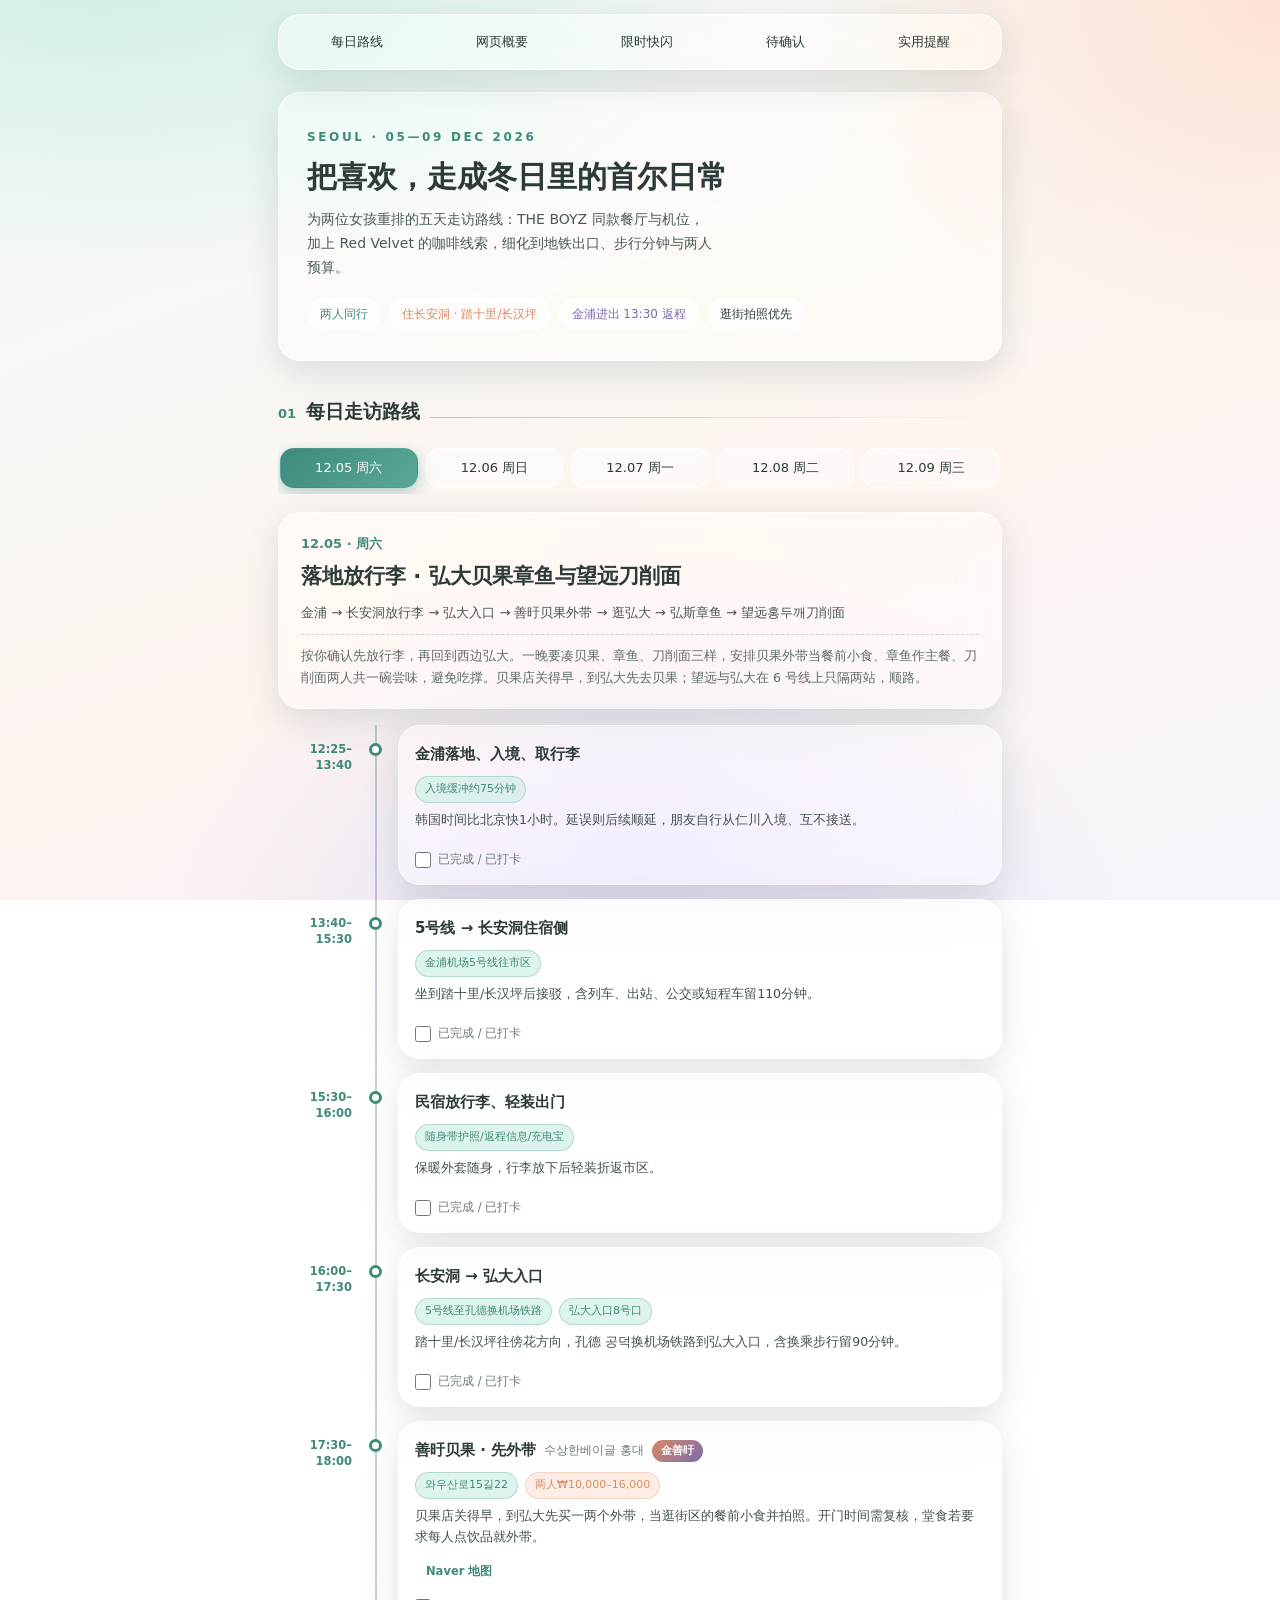
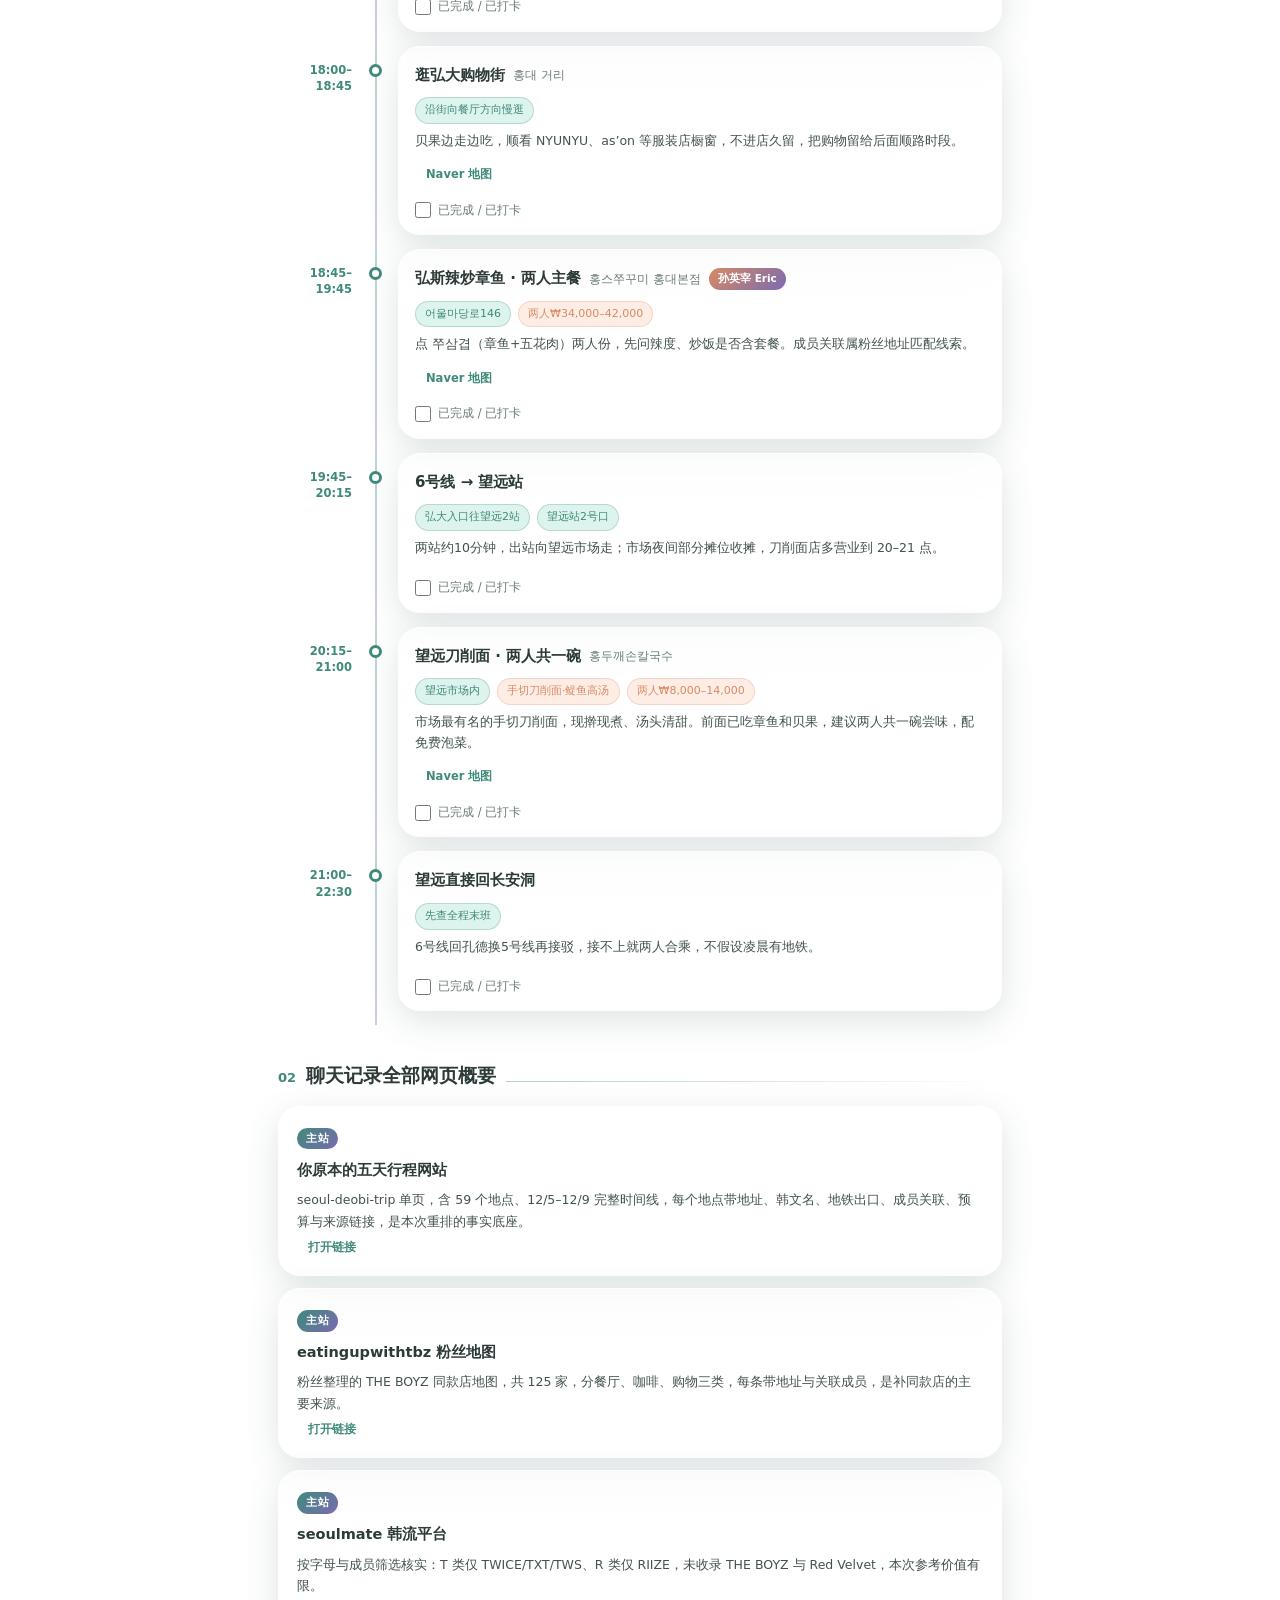
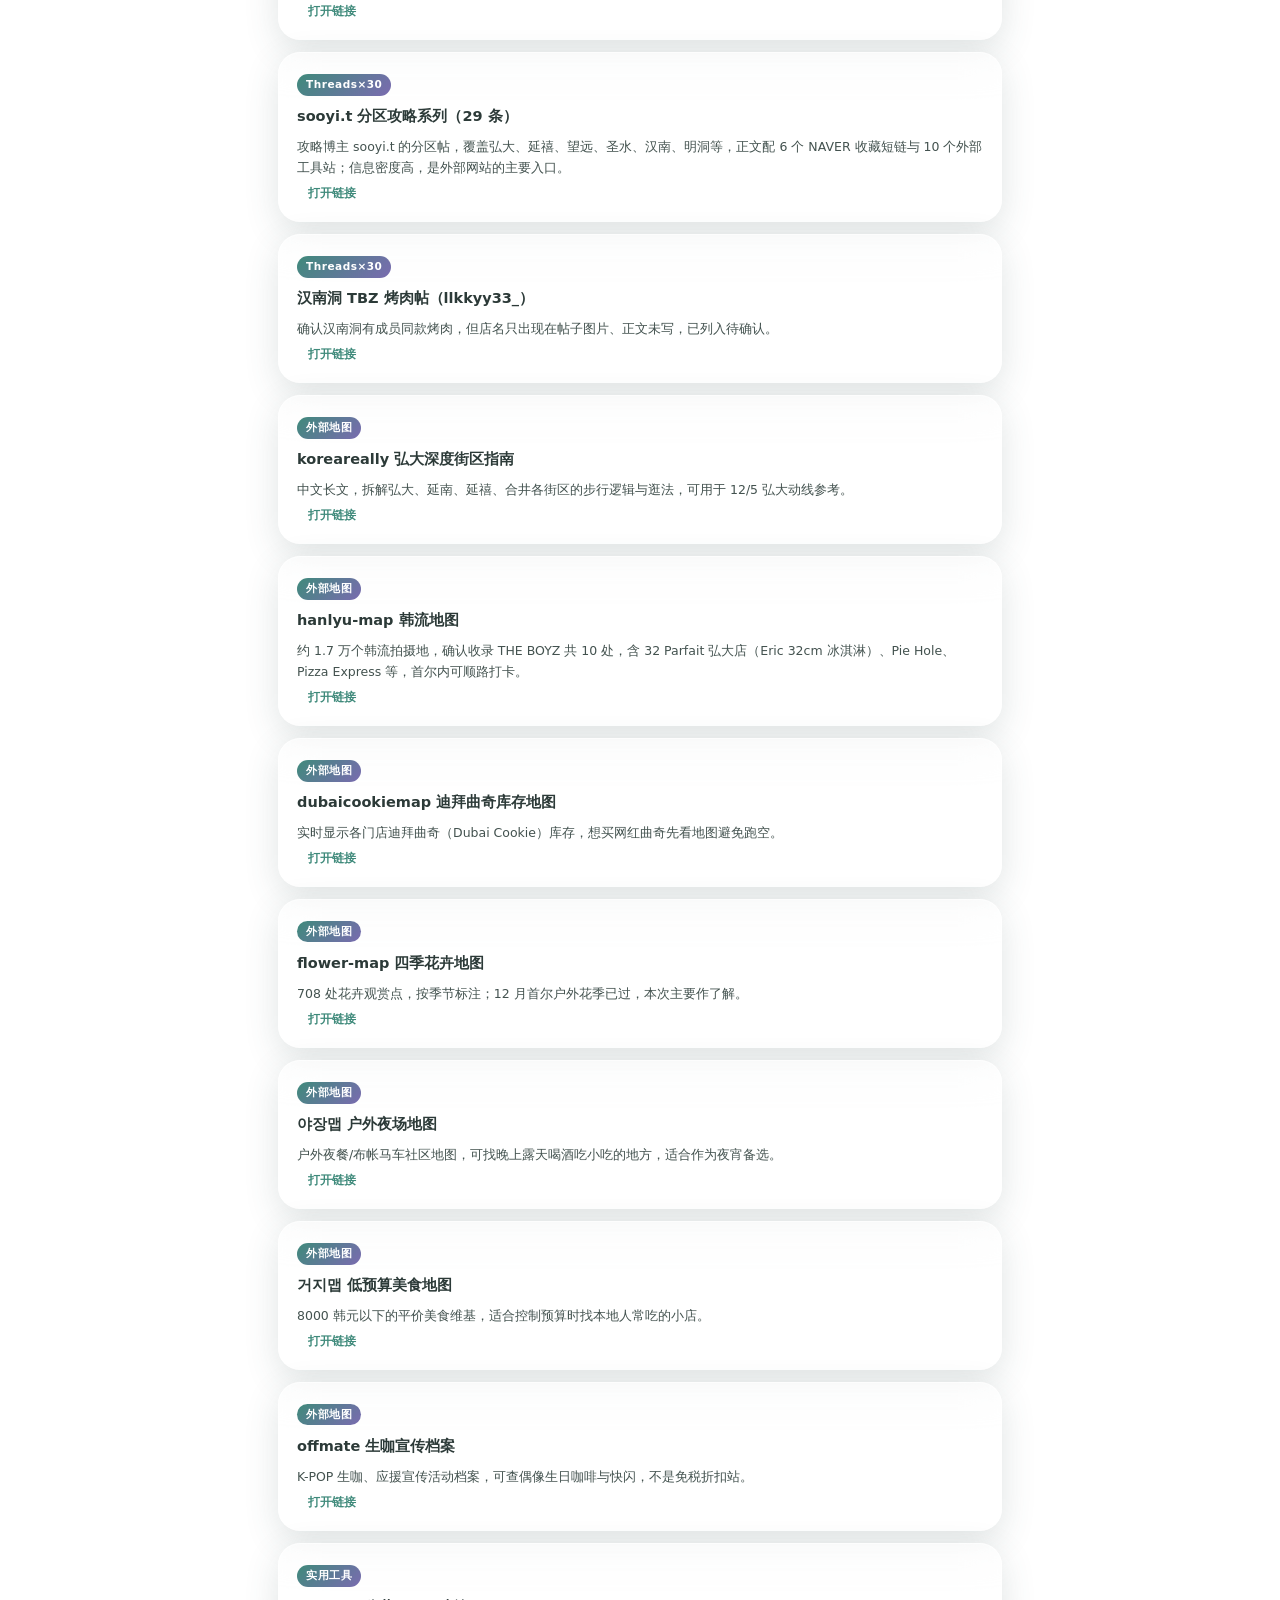
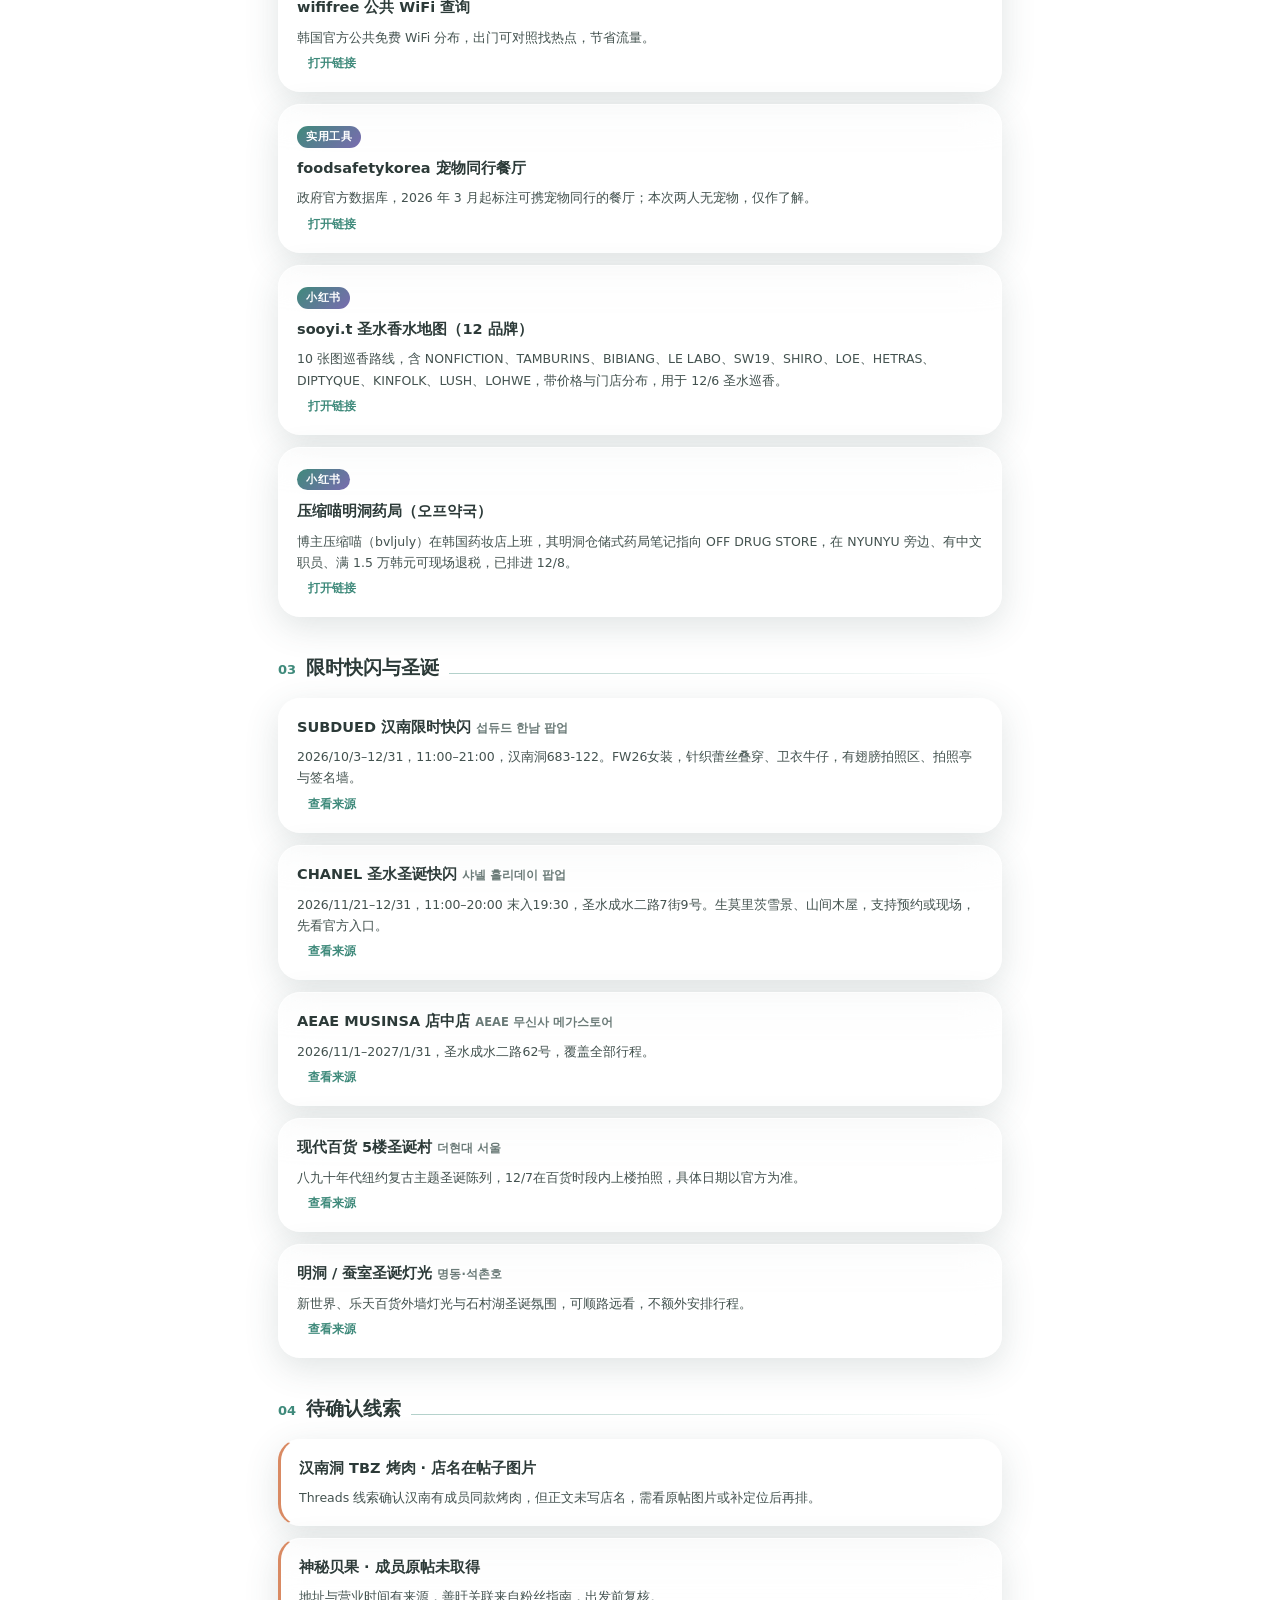
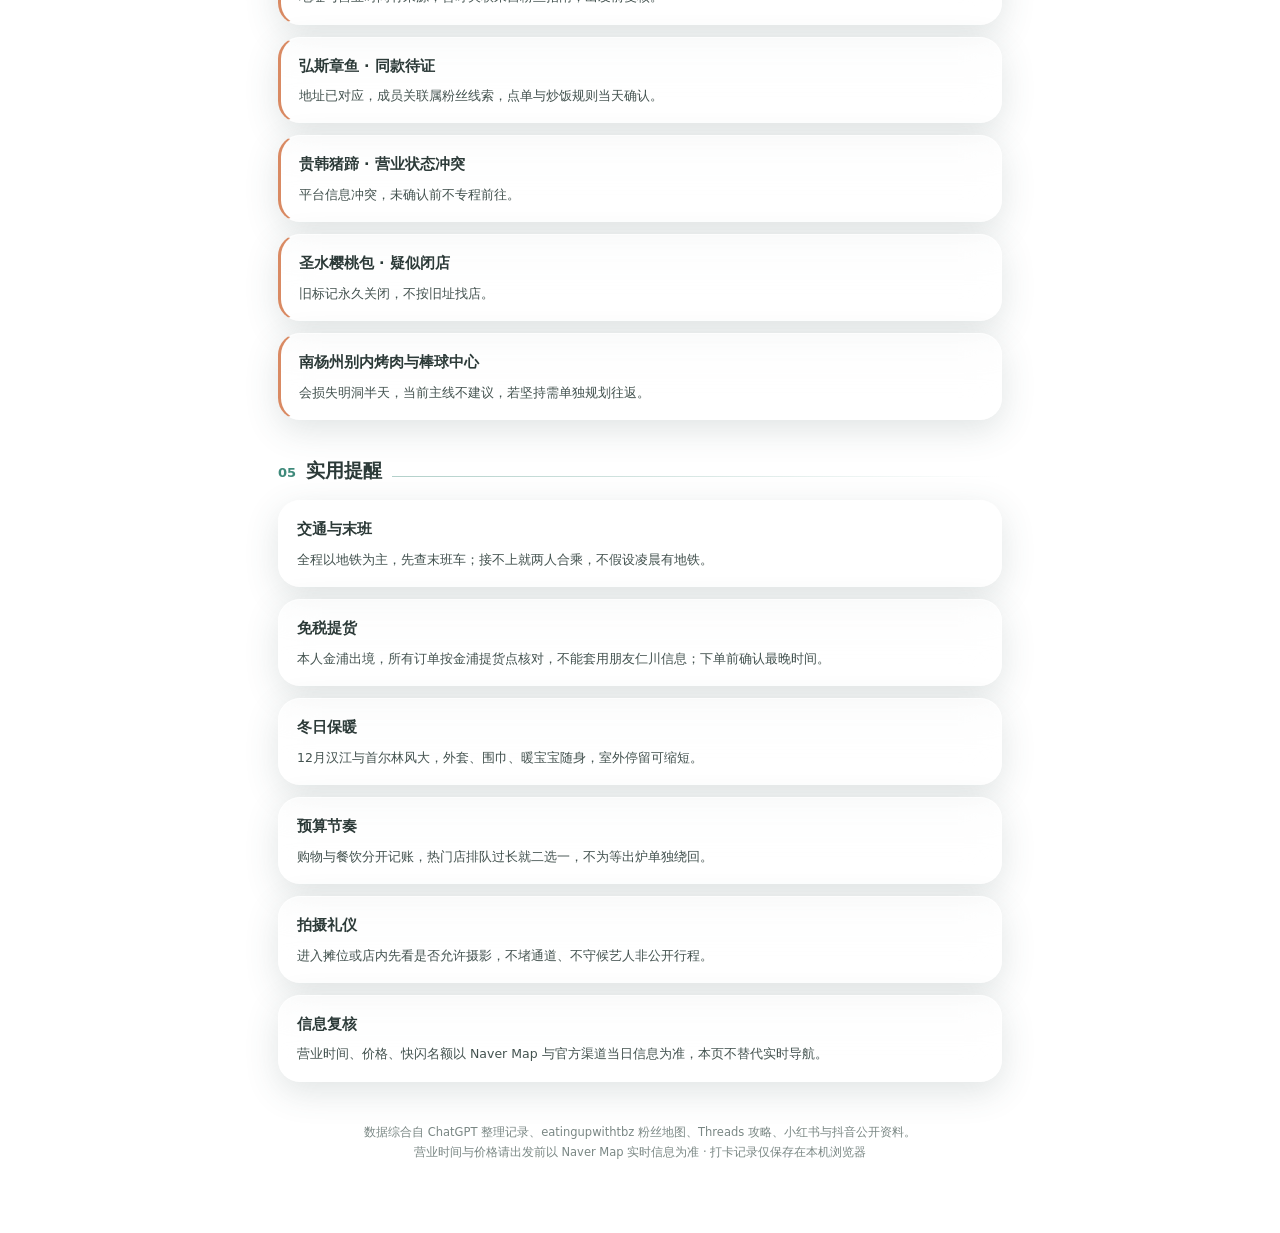
==== new-route.html @ c176b746 "新增五日重排走访路线（弘大/圣水建大/汝矣岛/明洞新村），自包含单页" ====
<!DOCTYPE html>
<html lang="zh-CN">
<head>
<meta charset="UTF-8">
<meta name="viewport" content="width=device-width, initial-scale=1">
<title>首尔新走访路线 · THE BOYZ × Red Velvet</title>
<link rel="icon" href="data:image/svg+xml,<svg xmlns='http://www.w3.org/2000/svg' viewBox='0 0 100 100'><text y='.9em' font-size='90'>❄</text></svg>">
<style>
:root{
  --mint:#cfeee6; --peach:#fde2d4; --lilac:#e3ddf5; --ink:#2c3a38;
  --mint-deep:#3f8a7b; --peach-deep:#d98a63; --lilac-deep:#7a6bb0;
  --glass:rgba(255,255,255,.42); --glass-line:rgba(255,255,255,.65);
  --shadow:0 10px 34px rgba(60,90,84,.16);
}
*{box-sizing:border-box;margin:0;padding:0}
html{scroll-behavior:smooth}
body{
  font-family:"Noto Sans SC","PingFang SC","Microsoft YaHei",system-ui,sans-serif;
  color:var(--ink); line-height:1.7; min-height:100vh;
  background:
    radial-gradient(1200px 600px at 8% -5%, var(--mint) 0%, transparent 55%),
    radial-gradient(1000px 700px at 100% 0%, var(--peach) 0%, transparent 50%),
    radial-gradient(900px 800px at 50% 110%, var(--lilac) 0%, transparent 55%),
    linear-gradient(160deg,#f3faf8,#fdf4ef 60%,#f6f3fc);
  background-attachment:fixed;
}
.wrap{max-width:760px;margin:0 auto;padding:0 18px 70px}
.glass{
  background:var(--glass); border:1px solid var(--glass-line);
  backdrop-filter:blur(18px) saturate(160%); -webkit-backdrop-filter:blur(18px) saturate(160%);
  border-radius:22px; box-shadow:var(--shadow);
}
nav{position:sticky;top:10px;z-index:50;margin:14px 0 22px;display:flex;gap:6px;
  padding:8px;border-radius:18px;overflow-x:auto}
nav a{flex:1 0 auto;text-align:center;text-decoration:none;color:var(--ink);font-size:13px;
  padding:8px 12px;border-radius:12px;white-space:nowrap}
nav a:hover{background:rgba(255,255,255,.55)}
.hero{padding:34px 28px 30px;margin-bottom:26px;position:relative;overflow:hidden}
.hero .kicker{font-size:12px;letter-spacing:.22em;color:var(--mint-deep);font-weight:600}
.hero h1{font-size:30px;line-height:1.3;margin:10px 0 12px;font-weight:800}
.hero p{font-size:14px;color:#4a5a57;max-width:46ch}
.hero .meta{display:flex;flex-wrap:wrap;gap:8px;margin-top:18px}
.chip{font-size:12px;padding:5px 12px;border-radius:999px;background:rgba(255,255,255,.55);
  border:1px solid var(--glass-line)}
.chip.m{color:var(--mint-deep)}.chip.p{color:var(--peach-deep)}.chip.l{color:var(--lilac-deep)}
.sec-h{display:flex;align-items:baseline;gap:10px;margin:34px 0 14px}
.sec-h .no{font-size:13px;font-weight:700;color:var(--mint-deep)}
.sec-h h2{font-size:19px;font-weight:800}
.sec-h .rule{flex:1;height:1px;background:linear-gradient(90deg,rgba(63,138,123,.4),transparent)}
.tabs{display:flex;gap:8px;overflow-x:auto;padding:6px 2px;margin-bottom:18px}
.tab{flex:1 0 auto;border:1px solid var(--glass-line);cursor:pointer;font-family:inherit;
  padding:10px 16px;border-radius:14px;background:rgba(255,255,255,.4);font-size:13px;color:var(--ink)}
.tab.active{background:linear-gradient(135deg,var(--mint-deep),#5aa898);color:#fff;border-color:transparent;
  box-shadow:0 6px 16px rgba(63,138,123,.35)}
.day-head{padding:20px 22px;margin-bottom:4px}
.day-head .d{font-size:13px;color:var(--mint-deep);font-weight:700}
.day-head h3{font-size:21px;margin:4px 0 8px}
.day-head .route{font-size:13px;color:#465653}
.day-head .intro{font-size:12.5px;color:#5d6b68;margin-top:10px;padding-top:10px;border-top:1px dashed rgba(63,138,123,.3)}
.tl{margin-top:16px;display:grid;grid-template-columns:74px 26px 1fr;gap:0 10px}
.tm{font-size:11.5px;font-weight:700;color:var(--mint-deep);padding-top:16px;text-align:right;line-height:1.4}
.axis{position:relative}
.axis::before{content:"";position:absolute;top:0;bottom:0;left:50%;width:2px;
  background:linear-gradient(var(--mint-deep),var(--lilac-deep));opacity:.35}
.dot{position:sticky;top:90px;width:13px;height:13px;border-radius:50%;margin:18px auto 0;
  background:#fff;border:3px solid var(--mint-deep);z-index:2}
.stop{margin:0 0 14px;padding:16px 16px 14px}
.stop h4{font-size:15px;font-weight:800;display:flex;align-items:center;gap:8px;flex-wrap:wrap}
.stop .kr{font-size:12px;color:#6a7a77;font-weight:500}
.stop .addr{font-size:12px;color:#54635f;margin:8px 0 4px}
.stop p{font-size:12.5px;color:#43524f;margin-top:6px}
.stop .lbl{font-size:11.5px;font-weight:700;color:var(--lilac-deep)}
.stop .row{display:flex;gap:7px;flex-wrap:wrap;margin-top:9px}
.mini{font-size:11px;padding:3px 9px;border-radius:999px;background:rgba(227,221,245,.55);
  border:1px solid rgba(122,107,176,.25);color:var(--lilac-deep)}
.mini.food{background:rgba(253,226,212,.6);border-color:rgba(217,138,99,.25);color:var(--peach-deep)}
.mini.go{background:rgba(207,238,230,.7);border-color:rgba(63,138,123,.25);color:var(--mint-deep)}
a.naver{font-size:11.5px;text-decoration:none;color:var(--mint-deep);font-weight:700;
  padding:4px 10px;border-radius:999px;background:rgba(255,255,255,.6);border:1px solid var(--glass-line)}
a.naver:hover{background:#fff}
.member{font-size:10.5px;font-weight:700;color:#fff;background:linear-gradient(135deg,var(--peach-deep),var(--lilac-deep));
  padding:2px 9px;border-radius:999px}
.check{display:flex;align-items:center;gap:7px;margin-top:11px;font-size:11.5px;color:#6a7a77;cursor:pointer}
.check input{width:16px;height:16px;accent-color:var(--mint-deep)}
.stop.done{opacity:.62}
.stop.done h4{text-decoration:line-through}
.cards{display:grid;grid-template-columns:1fr;gap:12px}
.lc{padding:16px 18px}
.lc h4{font-size:14.5px;font-weight:800}
.lc .kr{font-size:11.5px;color:#6a7a77}
.lc p{font-size:12.5px;margin-top:7px;color:#43524f}
.cat-tag{display:inline-block;font-size:10.5px;font-weight:700;letter-spacing:.05em;
  padding:2px 9px;border-radius:999px;margin-bottom:8px;
  background:linear-gradient(135deg,var(--mint-deep),var(--lilac-deep));color:#fff}
.warn{border-left:3px solid var(--peach-deep)}
.two-col{display:grid;grid-template-columns:1fr 1fr;gap:10px}
@media(max-width:520px){.hero h1{font-size:25px}.tl{grid-template-columns:62px 20px 1fr;gap:0 7px}}
footer{text-align:center;font-size:11.5px;color:#7a8784;margin-top:40px;line-height:1.8}
</style>
</head>
<body>
<div class="wrap">
  <nav class="glass">
    <a href="#journey">每日路线</a>
    <a href="#webs">网页概要</a>
    <a href="#popups">限时快闪</a>
    <a href="#todo">待确认</a>
    <a href="#tips">实用提醒</a>
  </nav>

  <header class="hero glass">
    <div class="kicker">SEOUL · 05—09 DEC 2026</div>
    <h1>把喜欢，走成冬日里的首尔日常</h1>
    <p>为两位女孩重排的五天走访路线：THE BOYZ 同款餐厅与机位，加上 Red Velvet 的咖啡线索，细化到地铁出口、步行分钟与两人预算。</p>
    <div class="meta">
      <span class="chip m">两人同行</span>
      <span class="chip p">住长安洞 · 踏十里/长汉坪</span>
      <span class="chip l">金浦进出 13:30 返程</span>
      <span class="chip">逛街拍照优先</span>
    </div>
  </header>

  <section id="journey">
    <div class="sec-h"><span class="no">01</span><h2>每日走访路线</h2><span class="rule"></span></div>
    <div class="tabs" id="tabs"></div>
    <div id="dayview"></div>
  </section>

  <section id="webs">
    <div class="sec-h"><span class="no">02</span><h2>聊天记录全部网页概要</h2><span class="rule"></span></div>
    <div class="cards" id="webcards"></div>
  </section>

  <section id="popups">
    <div class="sec-h"><span class="no">03</span><h2>限时快闪与圣诞</h2><span class="rule"></span></div>
    <div class="cards" id="popupcards"></div>
  </section>

  <section id="todo">
    <div class="sec-h"><span class="no">04</span><h2>待确认线索</h2><span class="rule"></span></div>
    <div class="cards" id="todocards"></div>
  </section>

  <section id="tips">
    <div class="sec-h"><span class="no">05</span><h2>实用提醒</h2><span class="rule"></span></div>
    <div class="cards" id="tipcards"></div>
  </section>

  <footer>
    数据综合自 ChatGPT 整理记录、eatingupwithtbz 粉丝地图、Threads 攻略、小红书与抖音公开资料。<br>
    营业时间与价格请出发前以 Naver Map 实时信息为准 · 打卡记录仅保存在本机浏览器
  </footer>
</div>

<script>
const DAYS = [
{
  date:"12.05", wk:"周六", h:"落地放行李 · 弘大贝果章鱼与望远刀削面",
  route:"金浦 → 长安洞放行李 → 弘大入口 → 善旴贝果外带 → 逛弘大 → 弘斯章鱼 → 望远홍두깨刀削面",
  intro:"按你确认先放行李，再回到西边弘大。一晚要凑贝果、章鱼、刀削面三样，安排贝果外带当餐前小食、章鱼作主餐、刀削面两人共一碗尝味，避免吃撑。贝果店关得早，到弘大先去贝果；望远与弘大在 6 号线上只隔两站，顺路。",
  stops:[
    {tm:"12:25–13:40",title:"金浦落地、入境、取行李",tags:[{t:"入境缓冲约75分钟",go:1}],desc:"韩国时间比北京快1小时。延误则后续顺延，朋友自行从仁川入境、互不接送。"},
    {tm:"13:40–15:30",title:"5号线 → 长安洞住宿侧",tags:[{t:"金浦机场5号线往市区",go:1}],desc:"坐到踏十里/长汉坪后接驳，含列车、出站、公交或短程车留110分钟。"},
    {tm:"15:30–16:00",title:"民宿放行李、轻装出门",tags:[{t:"随身带护照/返程信息/充电宝",go:1}],desc:"保暖外套随身，行李放下后轻装折返市区。"},
    {tm:"16:00–17:30",title:"长安洞 → 弘大入口",tags:[{t:"5号线至孔德换机场铁路",go:1},{t:"弘大入口8号口",go:1}],desc:"踏十里/长汉坪往傍花方向，孔德 공덕换机场铁路到弘大入口，含换乘步行留90分钟。"},
    {tm:"17:30–18:00",title:"善旴贝果 · 先外带",kr:"수상한베이글 홍대",member:"金善旴",
      tags:[{t:"와우산로15길22",go:1},{t:"两人₩10,000–16,000",food:1}],
      desc:"贝果店关得早，到弘大先买一两个外带，当逛街区的餐前小食并拍照。开门时间需复核，堂食若要求每人点饮品就外带。",
      naver:"https://map.naver.com/p/search/수상한베이글 홍대"},
    {tm:"18:00–18:45",title:"逛弘大购物街",kr:"홍대 거리",
      tags:[{t:"沿街向餐厅方向慢逛",go:1}],
      desc:"贝果边走边吃，顺看 NYUNYU、as’on 等服装店橱窗，不进店久留，把购物留给后面顺路时段。",
      naver:"https://map.naver.com/p/search/홍대"},
    {tm:"18:45–19:45",title:"弘斯辣炒章鱼 · 两人主餐",kr:"홍스쭈꾸미 홍대본점",member:"孙英宰 Eric",
      tags:[{t:"어울마당로146",go:1},{t:"两人₩34,000–42,000",food:1}],
      desc:"点 쭈삼겹（章鱼+五花肉）两人份，先问辣度、炒饭是否含套餐。成员关联属粉丝地址匹配线索。",
      naver:"https://map.naver.com/p/search/홍스쭈꾸미 홍대본점"},
    {tm:"19:45–20:15",title:"6号线 → 望远站",tags:[{t:"弘大入口往望远2站",go:1},{t:"望远站2号口",go:1}],
      desc:"两站约10分钟，出站向望远市场走；市场夜间部分摊位收摊，刀削面店多营业到 20–21 点。"},
    {tm:"20:15–21:00",title:"望远刀削面 · 两人共一碗",kr:"홍두깨손칼국수",
      tags:[{t:"望远市场内",go:1},{t:"手切刀削面·鳀鱼高汤",food:1},{t:"两人₩8,000–14,000",food:1}],
      desc:"市场最有名的手切刀削面，现擀现煮、汤头清甜。前面已吃章鱼和贝果，建议两人共一碗尝味，配免费泡菜。",
      naver:"https://map.naver.com/p/search/홍두깨손칼국수"},
    {tm:"21:00–22:30",title:"望远直接回长安洞",tags:[{t:"先查全程末班",go:1}],
      desc:"6号线回孔德换5号线再接驳，接不上就两人合乘，不假设凌晨有地铁。"}
  ]
},
{
  date:"12.06", wk:"周日", h:"首尔林 → 圣水 → 建大",
  route:"长安洞 → 首尔林SM楼外 → 圣水购物巡香 → 圣水阁楼贤在套餐 → 建大RODEO夜市",
  intro:"三点都在城东、2 号线沿线，由北向南再向东。早上先首尔林散步并拍 SM 楼外，中午到圣水集中购物、巡香、吃贤在套餐，傍晚再坐 2 号线到建大逛 RODEO 夜市。圣水香水可按网页概要的笔记挑 3–4 家，不必全逛。",
  stops:[
    {tm:"08:00–08:30",title:"简早餐、出门",tags:[{t:"每人₩3,000–5,000",food:1}],desc:"便利店饭团酸奶，穿好走的鞋与保暖外套。"},
    {tm:"08:30–09:45",title:"5号线 → 王十里 → 水仁盆唐线",tags:[{t:"王十里换乘",go:1},{t:"首尔林5号口",go:1}],
      desc:"往首尔林方向，含接驳换乘预算60–75分钟。"},
    {tm:"09:45–10:10",title:"SM 大楼 · 楼外25分钟",kr:"SM엔터테인먼트",member:"Red Velvet 全员",
      tags:[{t:"왕십리로83-21",go:1}],
      desc:"首尔林5号口公共空间拍照，可带小卡合照，办公区不参观。",naver:"https://map.naver.com/p/search/SM엔터테인먼트"},
    {tm:"10:10–10:40",title:"首尔林短散步",kr:"서울숲",
      tags:[{t:"接延武场3街向圣水",go:1}],
      desc:"公园入口走30分钟，天气差直接进圣水购物区，不深入。",naver:"https://map.naver.com/p/search/서울숲"},
    {tm:"10:40–11:25",title:"Matin Kim · 先逛西侧",kr:"마뗑킴 성수 플래그십",tags:[{t:"연무장3길9",go:1},{t:"11:00–20:00",go:1}],
      desc:"试衣后继续向东，不午后回来。",naver:"https://map.naver.com/p/search/마뗑킴 성수"},
    {tm:"11:25–12:00",title:"TAMBURINS · 巡香第一站",kr:"탬버린즈 성수",tags:[{t:"연무장5길8",go:1},{t:"11:00–21:00",go:1}],
      desc:"试香后拍标签，避免多味混在手腕；香水按笔记挑 3–4 家。",naver:"https://map.naver.com/p/search/탬버린즈 성수"},
    {tm:"12:00–12:50",title:"水芹汤饭 · 午餐",kr:"능동미나리 성수점",tags:[{t:"연무장길42",go:1},{t:"每人₩12,000–17,000",food:1}],
      desc:"点水芹牛骨汤，生牛肉大盘与酒非默认。",naver:"https://map.naver.com/p/search/능동미나리 성수점"},
    {tm:"12:50–13:20",title:"韩贞仙 + 盐面包外带",kr:"한정선 / 자연도소금빵",tags:[{t:"2号线4号口",go:1},{t:"两人₩8,000–14,000",food:1}],
      desc:"水果麻薯买2个分食，盐面包两人一组，排队过长二选一。",naver:"https://map.naver.com/p/search/한정선 성수"},
    {tm:"13:20–14:00",title:"STAND OIL / 香水续逛",kr:"스탠드오일 성수",tags:[{t:"연무장11길19",go:1},{t:"11:00–20:00",go:1}],
      desc:"试包确认款式，NONFICTION、LE LABO 等香水顺路挑看，不回头补逛。",naver:"https://map.naver.com/p/search/스탠드오일 성수"},
    {tm:"14:00–14:40",title:"CHANEL 圣水圣诞快闪",kr:"샤넬 홀리데이 팝업",
      tags:[{t:"성수이로7가길9",go:1},{t:"11:00–20:00 末入19:30",go:1}],
      desc:"雪景木屋主题，先看官方预约，排队超时段就略过。",naver:"https://map.naver.com/p/search/샤넬 성수 팝업"},
    {tm:"14:40–15:40",title:"圣水阁楼 · 贤在套餐",kr:"성수다락",member:"李贤在",
      tags:[{t:"뚝섬로9길20 2楼",go:1},{t:"两人两道₩34,000–40,000",food:1}],
      desc:"三楼有应援空间、收据会写 THE BOYZ；蟹肉辣奶油烩饭、奶油洋葱薯条、烤猪颈肉。周日营业需复核。",
      naver:"https://map.naver.com/p/search/성수다락"},
    {tm:"15:40–16:20",title:"HAUS NOWHERE 收尾",kr:"하우스 노웨어 서울",tags:[{t:"뚝섬로433",go:1},{t:"11:00–21:00",go:1}],
      desc:"眼镜与香氛精选40分，同楼也有 TAMBURINS。",naver:"https://map.naver.com/p/search/하우스 노웨어"},
    {tm:"16:20–17:00",title:"2号线 → 建大入口",tags:[{t:"圣水往建大2站",go:1},{t:"建大入口站",go:1}],
      desc:"2号线向东两站约15分钟，出站即建大 RODEO 街区。"},
    {tm:"17:00–19:30",title:"建大 RODEO · 夜市与 Common Ground",kr:"건대 로데오거리 / 커먼그라운드",
      tags:[{t:"蓝色集装箱商场",go:1},{t:"夜市小吃两人₩16,000–26,000",food:1}],
      desc:"先逛 Common Ground 集装箱商场买潮牌，再沿 RODEO 街吃夜市小吃，年轻商圈氛围足。",
      naver:"https://map.naver.com/p/search/커먼그라운드"},
    {tm:"19:30–21:00",title:"建大 → 长安洞",tags:[{t:"2号线王十里换5号线",go:1},{t:"先查末班",go:1}],
      desc:"含接驳留80分钟，接不上两人合乘。"}
  ]
},
{
  date:"12.07", wk:"周一", h:"汝矣岛购物 · 现代百货与汉江公园",
  route:"长安洞 → 汝矣岛现代百货 → 5楼圣诞村 → 汝矣岛汉江公园 → 回程",
  intro:"今天节奏放慢，集中在汝矣岛一个区域。下午逛现代百货（含 5 楼纽约复古圣诞村），傍晚步行到汝矣岛汉江公园看江景、喝热饮，周一百货人相对少。",
  stops:[
    {tm:"09:00–10:15",title:"住宿 → 汝矣岛",tags:[{t:"5号线往汝矣岛",go:1},{t:"汝矣岛3号口地下连通",go:1}],
      desc:"接驳加换乘留75分钟，3号口经地下连接通道进百货。"},
    {tm:"10:30–13:00",title:"现代百货 · 上午购物",kr:"더현대 서울",
      tags:[{t:"여의대로108",go:1},{t:"服装包包约2.5小时",go:1}],
      desc:"先逛服装、包包与鞋履，B1 甜品区可作午间休息。这是百货不是免税店。",
      naver:"https://map.naver.com/p/search/더현대 서울"},
    {tm:"13:00–14:00",title:"百货内午餐",tags:[{t:"两人₩24,000–36,000",food:1}],
      desc:"B1 美食区或餐厅层解决，避开外面冷风，顺便休息。"},
    {tm:"14:00–15:30",title:"5楼圣诞村 + 续逛",kr:"더현대 서울 5층",
      tags:[{t:"八九十年代纽约复古主题",go:1}],
      desc:"上楼拍圣诞村陈列，再回头补买上午看中的款，结账留足时间。",
      naver:"https://map.naver.com/p/search/더현대 서울"},
    {tm:"15:30–15:50",title:"步行到汝矣渡口公园",tags:[{t:"走人行过街设施",go:1}],desc:"向汉江走约20分钟，不穿车道。"},
    {tm:"15:50–16:40",title:"汝矣岛汉江公园 · 热饮江景",kr:"여의도한강공원",
      tags:[{t:"汝矣渡口2/3号口",go:1},{t:"两人₩8,000–14,000",food:1}],
      desc:"便利店各买一杯热饮或共享小食，近入口拍江景，12 月风大、室外控制在 40 分钟内。",
      naver:"https://map.naver.com/p/search/여의도한강공원"},
    {tm:"16:40–18:00",title:"汝矣岛 → 长安洞",tags:[{t:"5号线回程",go:1}],
      desc:"今天结束早，回住宿附近吃晚餐、整理前几天的购物，为明洞+新村养足精神。"}
  ]
},
{
  date:"12.08", wk:"周二", h:"明洞购物 → 新村9900烤牛肠",
  route:"长安洞 → 明洞新世界/乐天免税 → NYUNYU → OFF药局 → 大创 → 新村착한곱창 → 新村商圈",
  intro:"白天在明洞集中扫免税和药妆，傍晚坐地铁到新村吃 9900 烤牛肠、逛年轻商圈。明洞与新村之间地铁约 20–30 分钟。착한곱창 16:00 才开门，安排在晚餐时段。",
  stops:[
    {tm:"08:30–09:30",title:"住宿 → 明洞",tags:[{t:"5号线换4号线至会贤",go:1},{t:"会贤7号口",go:1}],
      desc:"含接驳换乘留60分钟，先到新世界方向。"},
    {tm:"09:30–10:30",title:"新世界免税 · 明洞起点",kr:"신세계면세점 명동",
      tags:[{t:"퇴계로77 본점10楼",go:1},{t:"周二至20:00",go:1}],
      desc:"先核香水美妆最终价与金浦提货，问清最晚下单时间。",
      naver:"https://map.naver.com/p/search/신세계면세점 명동"},
    {tm:"10:30–11:15",title:"乐天免税 · 明洞本店",kr:"롯데면세점 명동본점",
      tags:[{t:"을지로30 百货9–12楼",go:1},{t:"09:30–20:00",go:1}],
      desc:"比较同容量香水美妆，免税楼层与普通百货区分。",
      naver:"https://map.naver.com/p/search/롯데면세점 명동본점"},
    {tm:"11:15–12:15",title:"明洞服装美妆街",tags:[{t:"每家先挑款再试",go:1}],
      desc:"沿明洞主街挑主流品牌，顺路看圣诞灯光。"},
    {tm:"12:15–13:00",title:"明洞简午餐",tags:[{t:"人均₩8,000–12,000",food:1}],desc:"留肚子给晚上的烤牛肠，午餐从简。"},
    {tm:"13:00–13:50",title:"NYUNYU WORLD",kr:"뉴뉴월드 명동점",tags:[{t:"명동6길30 B1–4楼",go:1},{t:"4号线6号口",go:1}],
      desc:"集中买饰品，OFF 药局就在旁边。",naver:"https://map.naver.com/p/search/뉴뉴월드 명동점"},
    {tm:"13:50–14:40",title:"OFF 药局 · 压缩喵同款",kr:"오프약국 OFF DRUG STORE",
      tags:[{t:"명동4길26 1楼",go:1},{t:"10:00–24:00",go:1},{t:"中文职员·现场退税",go:1}],
      desc:"就在 NYUNYU 旁边，仓储式药妆折扣大，满 1.5 万韩元可现场退税，按需做功课。博主压缩喵（bvljuly）在此上班。",
      naver:"https://map.naver.com/p/search/오프약국 명동"},
    {tm:"14:40–15:10",title:"大创明洞站店",kr:"다이소 명동역점",tags:[{t:"퇴계로134-1",go:1}],
      desc:"文具、旅行收纳、角色周边快逛，控制时间。",naver:"https://map.naver.com/p/search/다이소 명동역점"},
    {tm:"15:10–16:00",title:"明洞 → 新村",tags:[{t:"地铁至新村约20–30分钟",go:1},{t:"新村站",go:1}],
      desc:"착한곱창 16:00 开门，到点正好入场。"},
    {tm:"16:00–17:30",title:"착한곱창 · 9900烤牛肠",kr:"착한곱창",
      tags:[{t:"新村站步行6分钟",go:1},{t:"모듬구이 9,900/份",food:1},{t:"月~土16:00–01:00",go:1}],
      desc:"招牌烤牛肠拼盘、大肠每份都 9900 韩元，两人点拼盘加大肠，配米饭和汤，性价比高。周二正常营业。",
      naver:"https://map.naver.com/p/search/착한곱창 신촌"},
    {tm:"17:30–19:30",title:"新村商圈逛街",kr:"신촌 거리",
      tags:[{t:"年轻学生商圈",go:1}],
      desc:"沿延世路逛潮牌、美妆和咖啡，价格比明洞亲民，顺路买最后伴手礼。",
      naver:"https://map.naver.com/p/search/신촌"},
    {tm:"19:30–21:00",title:"新村 → 长安洞",tags:[{t:"先查末班",go:1}],
      desc:"地铁接驳回住宿，到家先收行李，次日按送机节奏出门。"}
  ]
},
{
  date:"12.09", wk:"周三", h:"退房送机 · 金浦13:30返程",
  route:"长安洞退房 → 5号线 → 金浦机场 → 退税 → 提货 → 登机",
  intro:"按13:30金浦返程倒推，11:30前到机场，不安排市内新景点。朋友仁川行程不套用。",
  stops:[
    {tm:"07:45–08:30",title:"退房、早餐、检查物品",tags:[{t:"护照/登机信息/退税单",go:1}],desc:"确认无遗漏，按房东要求归还钥匙。"},
    {tm:"08:30–09:30",title:"接驳 → 5号线 → 金浦",tags:[{t:"预留约60分钟",go:1}],desc:"含接驳与候车，不压点。"},
    {tm:"09:30–11:30",title:"金浦机场办理值机",tags:[{t:"国际航班提前2小时",go:1}],desc:"核对行李、登机口与安检时间。"},
    {tm:"11:30–12:30",title:"退税与免税提货",tags:[{t:"先退税再提货",go:1}],desc:"按标识办理，确认提货点与登机口距离。"},
    {tm:"12:30–13:30",title:"登机、返程",tags:[{t:"留意登机口变更",go:1}],desc:"登机前留足步行时间。"}
  ]
}
];

const WEBS=[
 {cat:"主站",t:"你原本的五天行程网站",p:"seoul-deobi-trip 单页，含 59 个地点、12/5–12/9 完整时间线，每个地点带地址、韩文名、地铁出口、成员关联、预算与来源链接，是本次重排的事实底座。",
  link:"https://caojingzhi1015-bit.github.io/seoul-deobi-trip/"},
 {cat:"主站",t:"eatingupwithtbz 粉丝地图",p:"粉丝整理的 THE BOYZ 同款店地图，共 125 家，分餐厅、咖啡、购物三类，每条带地址与关联成员，是补同款店的主要来源。",
  link:"https://eatingupwithtbz.netlify.app/"},
 {cat:"主站",t:"seoulmate 韩流平台",p:"按字母与成员筛选核实：T 类仅 TWICE/TXT/TWS、R 类仅 RIIZE，未收录 THE BOYZ 与 Red Velvet，本次参考价值有限。",
  link:"https://seoulmate.cn/#/kpop"},
 {cat:"Threads×30",t:"sooyi.t 分区攻略系列（29 条）",p:"攻略博主 sooyi.t 的分区帖，覆盖弘大、延禧、望远、圣水、汉南、明洞等，正文配 6 个 NAVER 收藏短链与 10 个外部工具站；信息密度高，是外部网站的主要入口。",
  link:"https://www.threads.com/@sooyi.t"},
 {cat:"Threads×30",t:"汉南洞 TBZ 烤肉帖（llkkyy33_）",p:"确认汉南洞有成员同款烤肉，但店名只出现在帖子图片、正文未写，已列入待确认。",
  link:"https://www.threads.com/share/ECIu8GOEY"},
 {cat:"外部地图",t:"koreareally 弘大深度街区指南",p:"中文长文，拆解弘大、延南、延禧、合井各街区的步行逻辑与逛法，可用于 12/5 弘大动线参考。",
  link:"https://koreareally.com/zh/2026/11/06/hongdae-area-guide-zh/"},
 {cat:"外部地图",t:"hanlyu-map 韩流地图",p:"约 1.7 万个韩流拍摄地，确认收录 THE BOYZ 共 10 处，含 32 Parfait 弘大店（Eric 32cm 冰淇淋）、Pie Hole、Pizza Express 等，首尔内可顺路打卡。",
  link:"https://hanlyu-map.com/"},
 {cat:"外部地图",t:"dubaicookiemap 迪拜曲奇库存地图",p:"实时显示各门店迪拜曲奇（Dubai Cookie）库存，想买网红曲奇先看地图避免跑空。",
  link:"https://www.dubaicookiemap.com/"},
 {cat:"外部地图",t:"flower-map 四季花卉地图",p:"708 处花卉观赏点，按季节标注；12 月首尔户外花季已过，本次主要作了解。",
  link:"https://flower-map.miniapp-factory.com/"},
 {cat:"外部地图",t:"야장맵 户外夜场地图",p:"户外夜餐/布帐马车社区地图，可找晚上露天喝酒吃小吃的地方，适合作为夜宵备选。",
  link:"https://xn--r02bv4soub.kr/"},
 {cat:"外部地图",t:"거지맵 低预算美食地图",p:"8000 韩元以下的平价美食维基，适合控制预算时找本地人常吃的小店。",
  link:"https://xn--v69ak0xskm.com/"},
 {cat:"外部地图",t:"offmate 生咖宣传档案",p:"K-POP 生咖、应援宣传活动档案，可查偶像生日咖啡与快闪，不是免税折扣站。",
  link:"https://www.offmate.kr/"},
 {cat:"实用工具",t:"wififree 公共 WiFi 查询",p:"韩国官方公共免费 WiFi 分布，出门可对照找热点，节省流量。",
  link:"https://wififree.kr/index.do"},
 {cat:"实用工具",t:"foodsafetykorea 宠物同行餐厅",p:"政府官方数据库，2026 年 3 月起标注可携宠物同行的餐厅；本次两人无宠物，仅作了解。",
  link:"https://www.foodsafetykorea.go.kr/portal/petKorea.do"},
 {cat:"小红书",t:"sooyi.t 圣水香水地图（12 品牌）",p:"10 张图巡香路线，含 NONFICTION、TAMBURINS、BIBIANG、LE LABO、SW19、SHIRO、LOE、HETRAS、DIPTYQUE、KINFOLK、LUSH、LOHWE，带价格与门店分布，用于 12/6 圣水巡香。",
  link:"https://www.xiaohongshu.com/explore/6a43aa7500000000220179d0"},
 {cat:"小红书",t:"压缩喵明洞药局（오프약국）",p:"博主压缩喵（bvljuly）在韩国药妆店上班，其明洞仓储式药局笔记指向 OFF DRUG STORE，在 NYUNYU 旁边、有中文职员、满 1.5 万韩元可现场退税，已排进 12/8。",
  link:"https://www.xiaohongshu.com/explore/6a9c6acf000000002a0063a4"}
];

const POPUPS=[
 {t:"SUBDUED 汉南限时快闪",kr:"섭듀드 한남 팝업",p:"2026/10/3–12/31，11:00–21:00，汉南洞683-122。FW26女装，针织蕾丝叠穿、卫衣牛仔，有翅膀拍照区、拍照亭与签名墙。",
  link:"https://www.musinsa.com/content/1555514743777354996"},
 {t:"CHANEL 圣水圣诞快闪",kr:"샤넬 홀리데이 팝업",p:"2026/11/21–12/31，11:00–20:00 末入19:30，圣水成水二路7街9号。生莫里茨雪景、山间木屋，支持预约或现场，先看官方入口。",
  link:"https://www.marieclairekorea.com/beauty/2026/11/chanel-beauty-6/"},
 {t:"AEAE MUSINSA 店中店",kr:"AEAE 무신사 메가스토어",p:"2026/11/1–2027/1/31，圣水成水二路62号，覆盖全部行程。",
  link:"https://www.musinsa.com/content/1561962984707313660"},
 {t:"现代百货 5楼圣诞村",kr:"더현대 서울",p:"八九十年代纽约复古主题圣诞陈列，12/7在百货时段内上楼拍照，具体日期以官方为准。",
  link:"https://thehyundaiseoul.ehyundai.com/about/location"},
 {t:"明洞 / 蚕室圣诞灯光",kr:"명동·석촌호",p:"新世界、乐天百货外墙灯光与石村湖圣诞氛围，可顺路远看，不额外安排行程。",
  link:"https://map.naver.com/p/search/석촌호수"}
];

const TODO=[
 {t:"汉南洞 TBZ 烤肉 · 店名在帖子图片",p:"Threads 线索确认汉南有成员同款烤肉，但正文未写店名，需看原帖图片或补定位后再排。"},
 {t:"神秘贝果 · 成员原帖未取得",p:"地址与营业时间有来源，善旴关联来自粉丝指南，出发前复核。"},
 {t:"弘斯章鱼 · 同款待证",p:"地址已对应，成员关联属粉丝线索，点单与炒饭规则当天确认。"},
 {t:"贵韩猪蹄 · 营业状态冲突",p:"平台信息冲突，未确认前不专程前往。"},
 {t:"圣水樱桃包 · 疑似闭店",p:"旧标记永久关闭，不按旧址找店。"},
 {t:"南杨州别内烤肉与棒球中心",p:"会损失明洞半天，当前主线不建议，若坚持需单独规划往返。"}
];

const TIPS=[
 {t:"交通与末班",p:"全程以地铁为主，先查末班车；接不上就两人合乘，不假设凌晨有地铁。"},
 {t:"免税提货",p:"本人金浦出境，所有订单按金浦提货点核对，不能套用朋友仁川信息；下单前确认最晚时间。"},
 {t:"冬日保暖",p:"12月汉江与首尔林风大，外套、围巾、暖宝宝随身，室外停留可缩短。"},
 {t:"预算节奏",p:"购物与餐饮分开记账，热门店排队过长就二选一，不为等出炉单独绕回。"},
 {t:"拍摄礼仪",p:"进入摊位或店内先看是否允许摄影，不堵通道、不守候艺人非公开行程。"},
 {t:"信息复核",p:"营业时间、价格、快闪名额以 Naver Map 与官方渠道当日信息为准，本页不替代实时导航。"}
];
const tabsEl=document.getElementById("tabs"), dayview=document.getElementById("dayview");
let cur=0;
const store=JSON.parse(localStorage.getItem("seoulChecks")||"{}");

function renderTabs(){
  tabsEl.innerHTML=DAYS.map((d,i)=>
    `<button class="tab ${i===cur?'active':''}" data-i="${i}">${d.date} ${d.wk}</button>`).join("");
  tabsEl.querySelectorAll(".tab").forEach(b=>b.onclick=()=>{cur=+b.dataset.i;renderAll();});
}

function renderDay(){
  const d=DAYS[cur];
  const stops=d.stops.map((s,si)=>{
    const id=`${d.date}-${si}`, done=store[id];
    const tags=s.tags.map(t=>`<span class="mini ${t.food?'food':(t.go?'go':'')}">${t.t}</span>`).join("");
    const mem=s.member?`<span class="member">${s.member}</span>`:"";
    const nav=s.naver?`<a class="naver" target="_blank" rel="noopener" href="${s.naver}">Naver 地图</a>`:"";
    return `<div class="tm">${s.tm}</div>
      <div class="axis"><div class="dot"></div></div>
      <div class="stop glass ${done?'done':''}">
        <h4>${s.title} ${s.kr?`<span class="kr">${s.kr}</span>`:""}${mem}</h4>
        <div class="row">${tags}</div>
        <p>${s.desc}</p>
        <div class="row">${nav}</div>
        <label class="check"><input type="checkbox" data-id="${id}" ${done?'checked':''}>已完成 / 已打卡</label>
      </div>`;
  }).join("");
  dayview.innerHTML=`
    <div class="day-head glass">
      <div class="d">${d.date} · ${d.wk}</div>
      <h3>${d.h}</h3>
      <div class="route">${d.route}</div>
      <div class="intro">${d.intro}</div>
    </div>
    <div class="tl">${stops}</div>`;
  dayview.querySelectorAll("input[type=checkbox]").forEach(c=>c.onchange=()=>{
    store[c.dataset.id]=c.checked;
    localStorage.setItem("seoulChecks",JSON.stringify(store));
    c.closest(".stop").classList.toggle("done",c.checked);
  });
}

function simpleCards(el,arr,linkKey){
  el.innerHTML=arr.map(x=>{
    const link=x[linkKey]?`<a class="naver" target="_blank" rel="noopener" href="${x[linkKey]}">查看来源</a>`:"";
    return `<div class="lc glass ${el.id==='todocards'?'warn':''}">
      <h4>${x.t||x.title} ${x.kr?`<span class="kr">${x.kr}</span>`:""}</h4>
      <p>${x.p}</p><div class="row">${link}</div></div>`;
  }).join("");
}

function renderWebs(){
  document.getElementById("webcards").innerHTML=WEBS.map(x=>{
    const link=x.link?`<a class="naver" target="_blank" rel="noopener" href="${x.link}">打开链接</a>`:"";
    return `<div class="lc glass">
      <span class="cat-tag">${x.cat}</span>
      <h4>${x.t}</h4>
      <p>${x.p}</p><div class="row">${link}</div></div>`;
  }).join("");
}

function renderAll(){
  renderTabs(); renderDay();
  renderWebs();
  simpleCards(document.getElementById("popupcards"),POPUPS,"link");
  simpleCards(document.getElementById("todocards"),TODO);
  simpleCards(document.getElementById("tipcards"),TIPS);
}
renderAll();
</script>
</body>
</html>
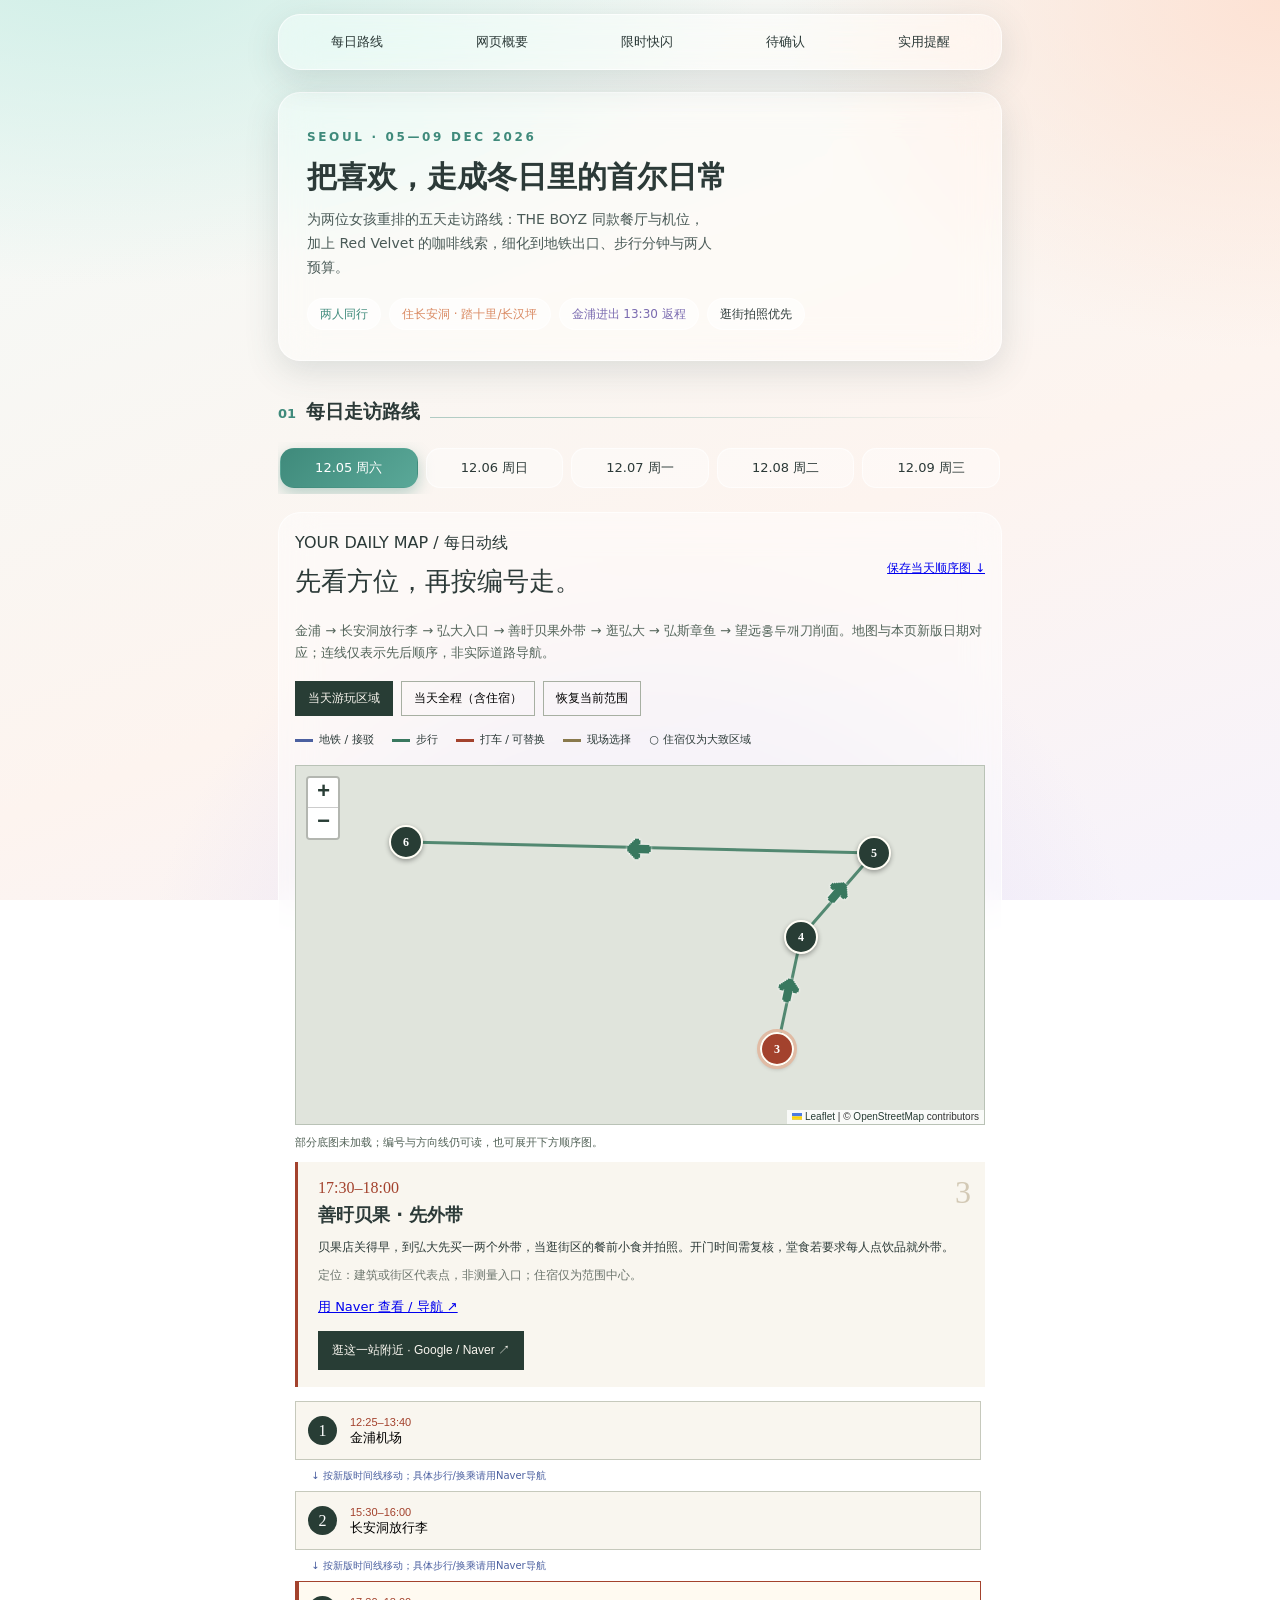
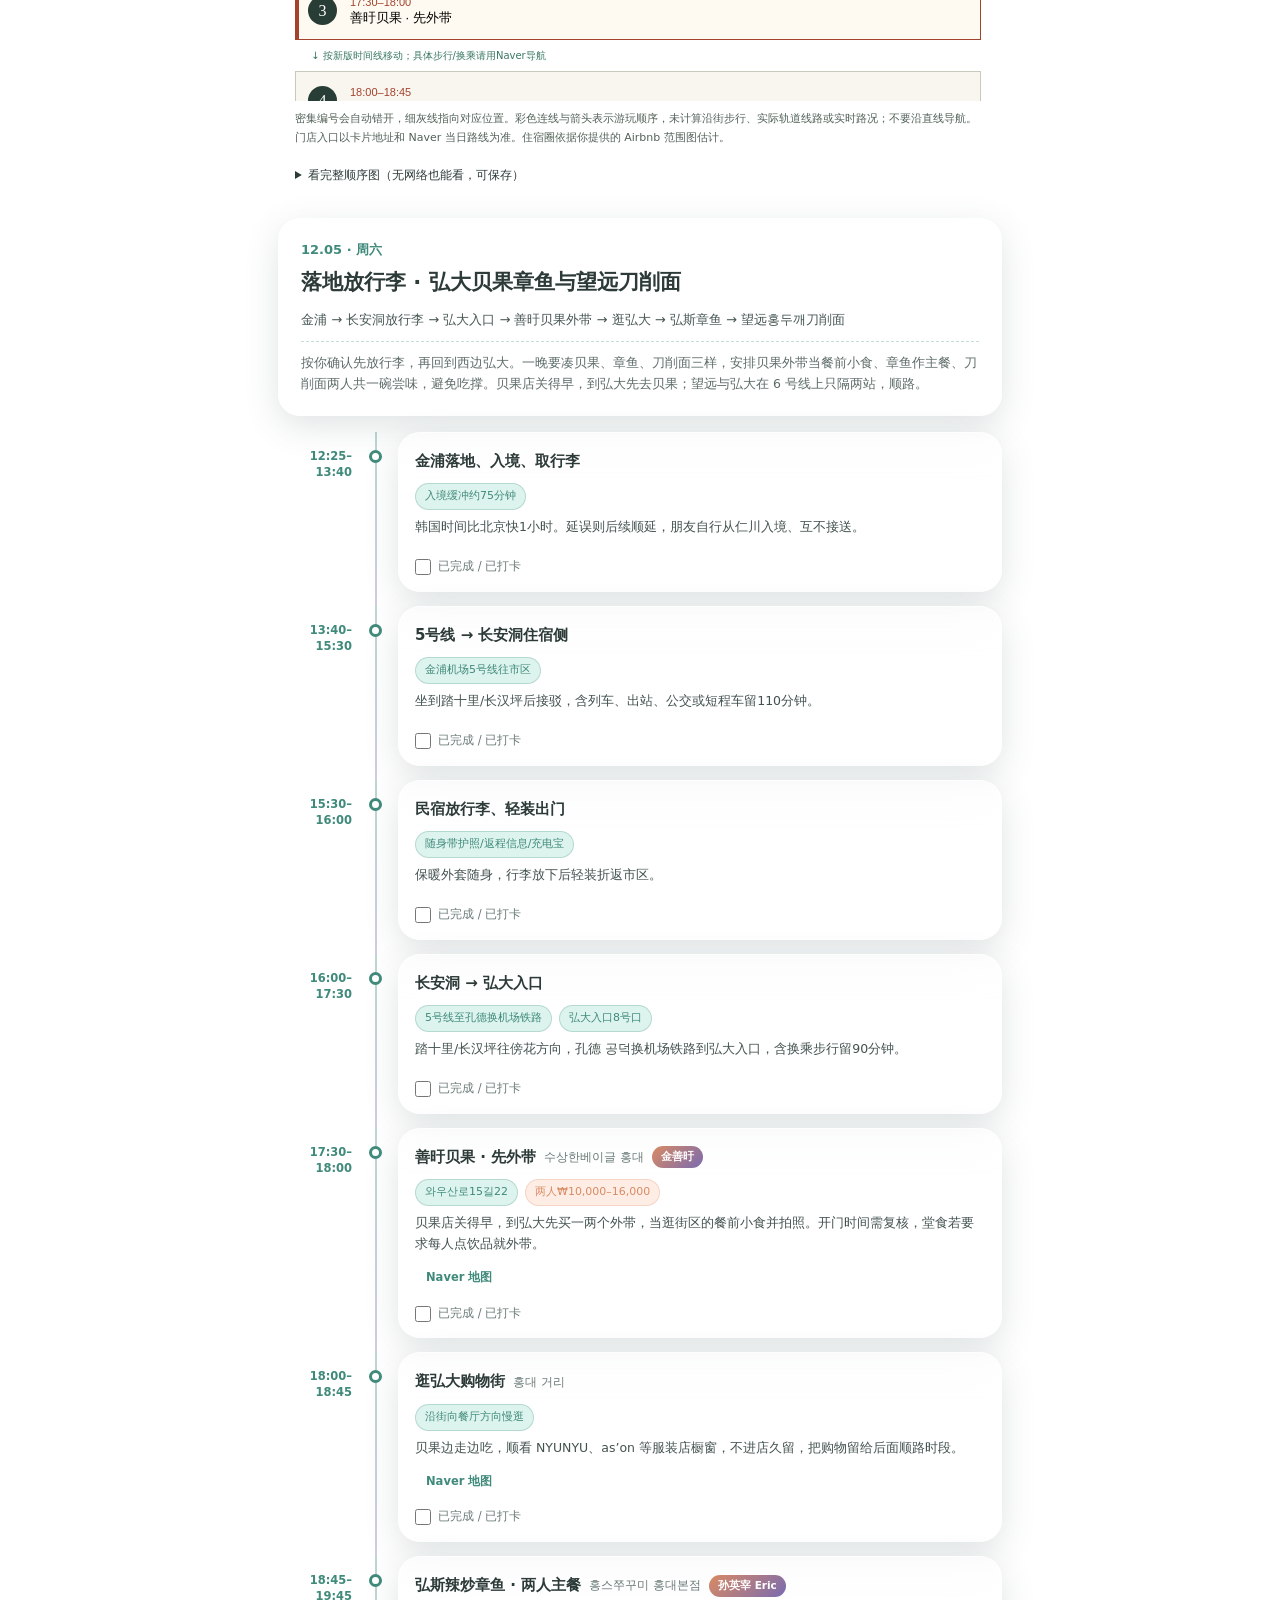
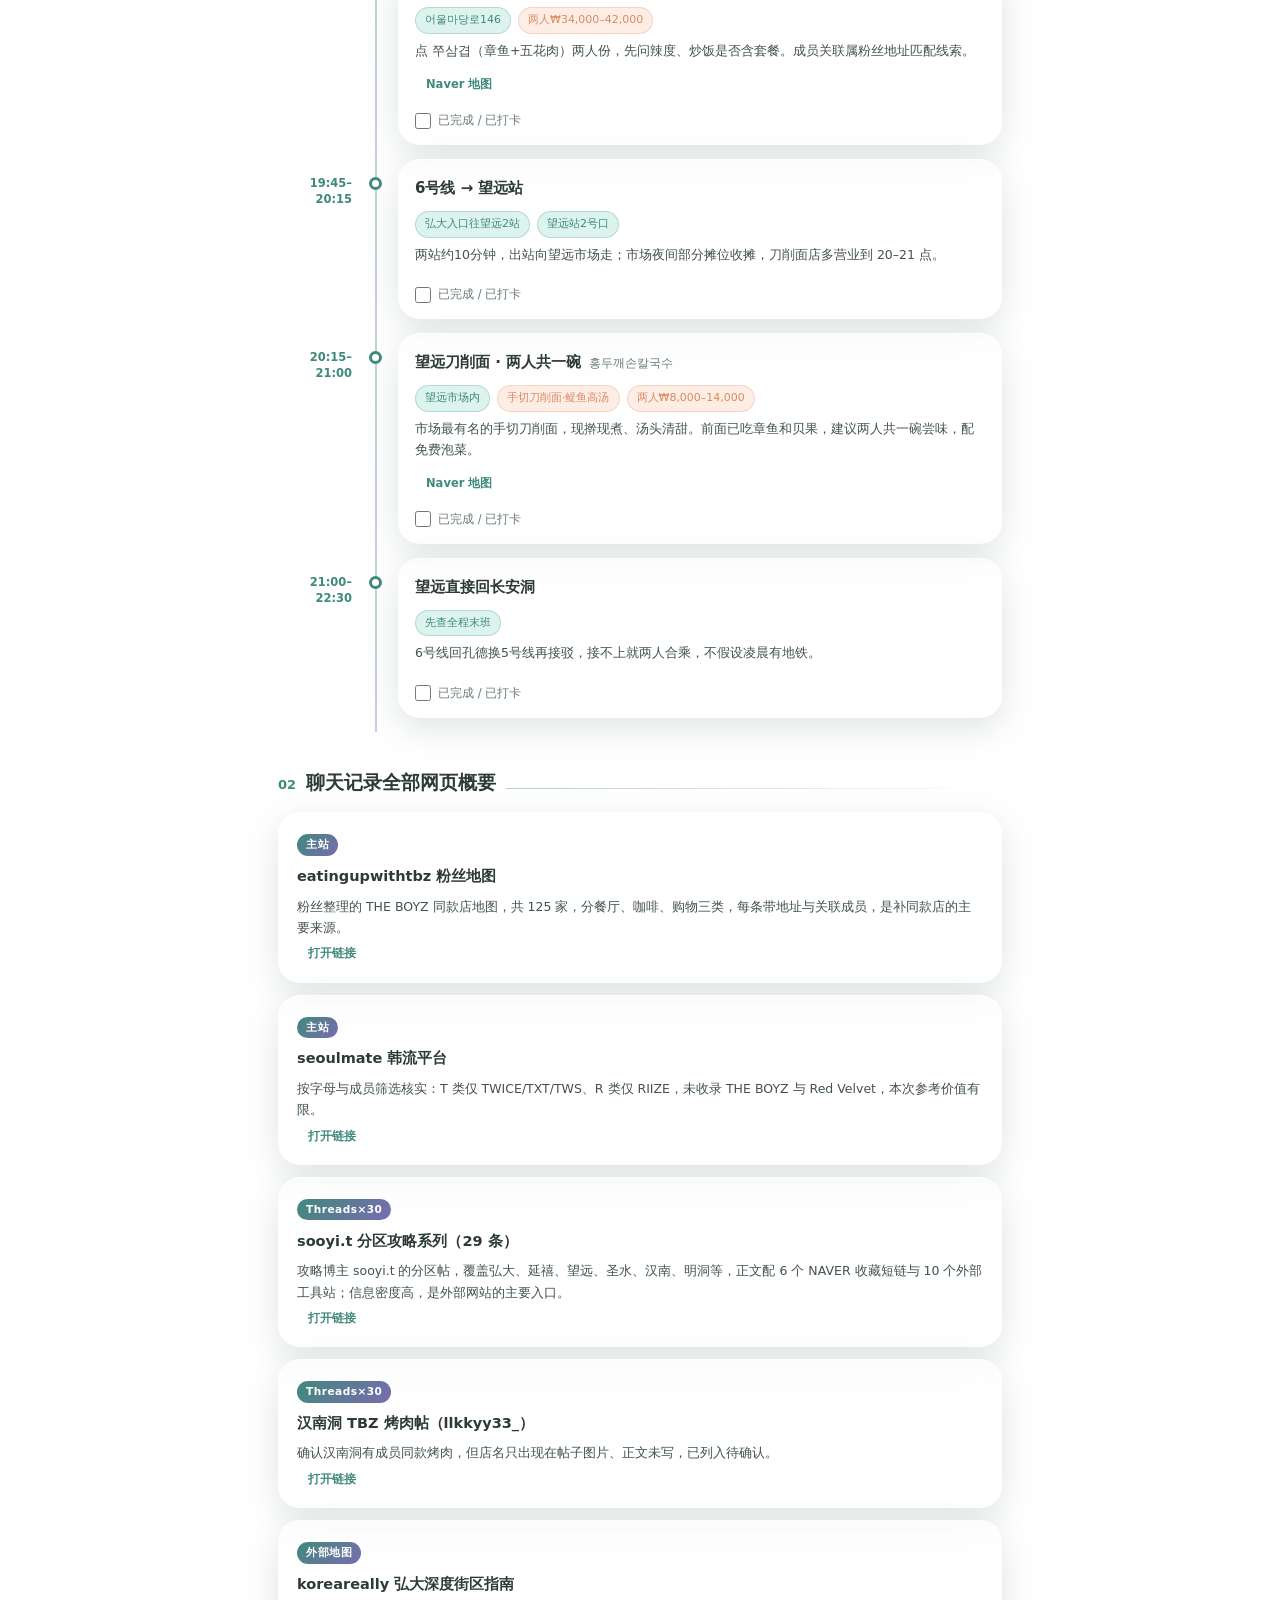
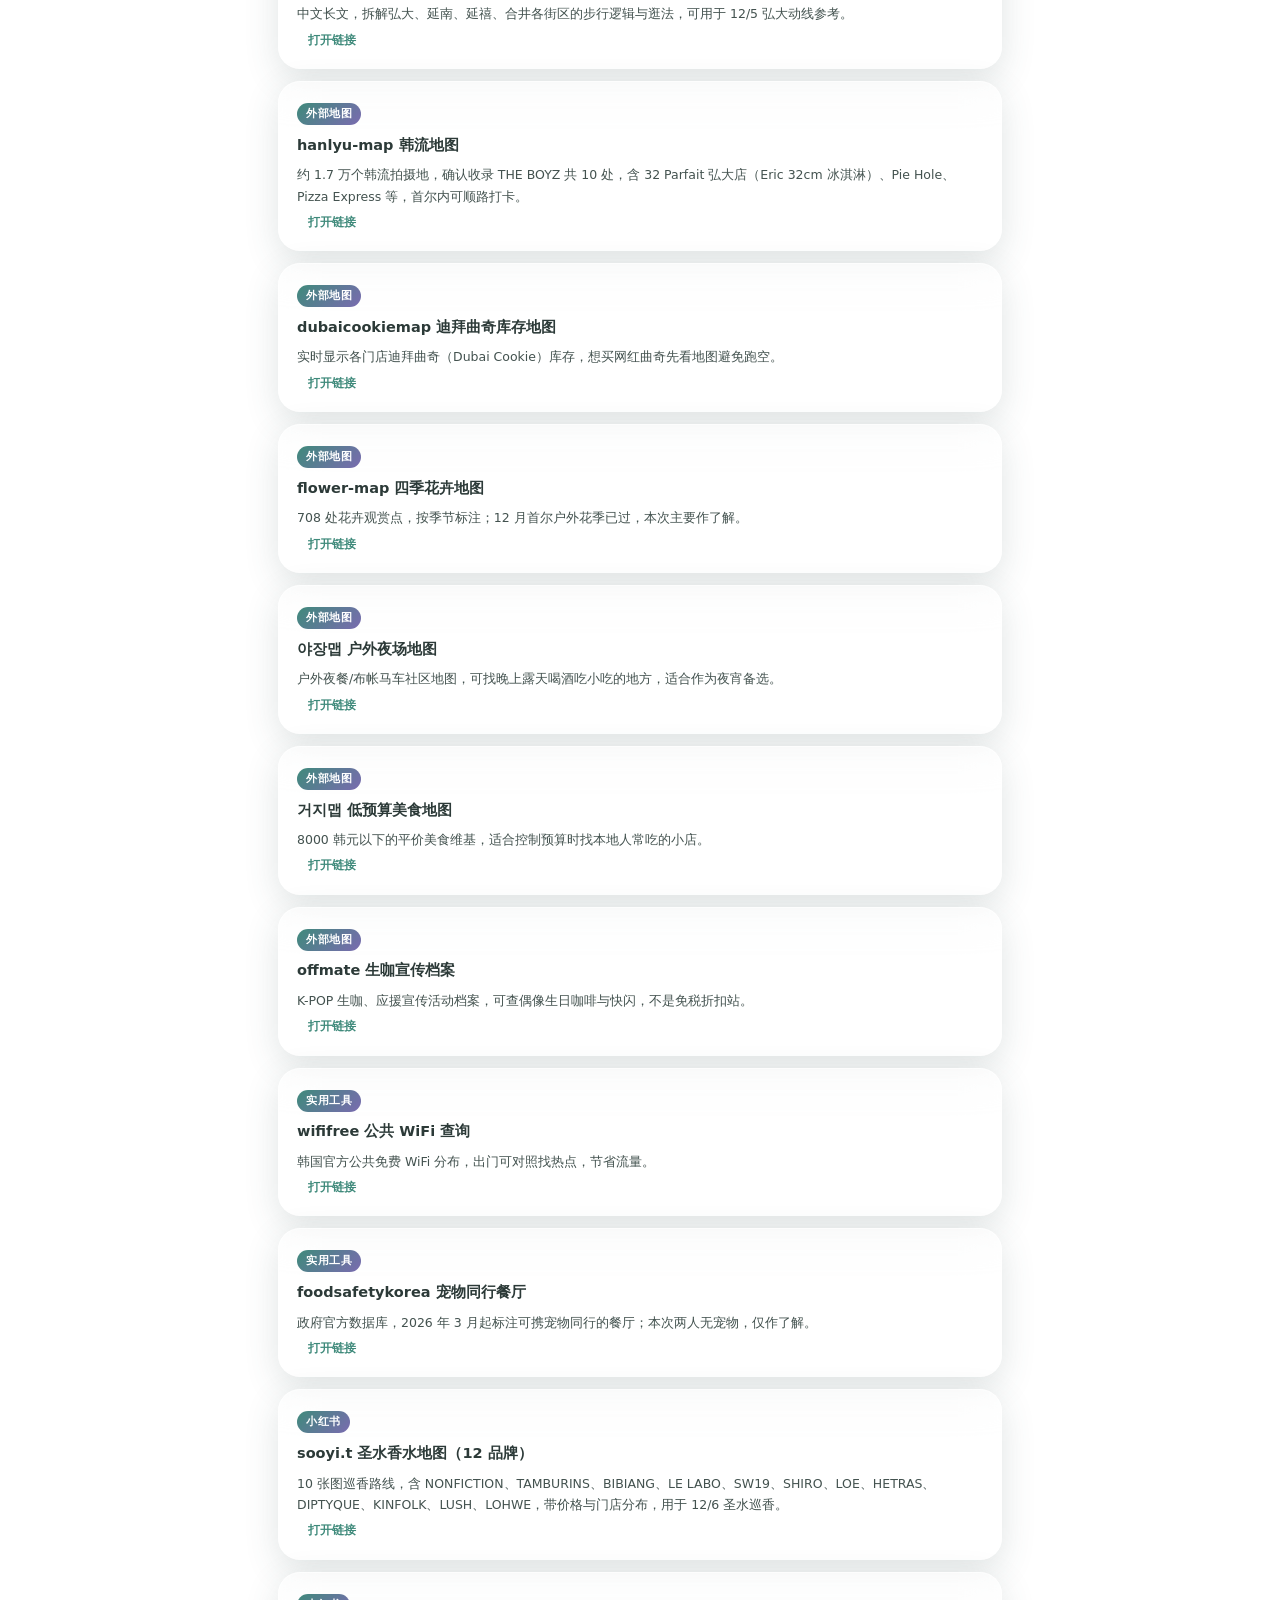
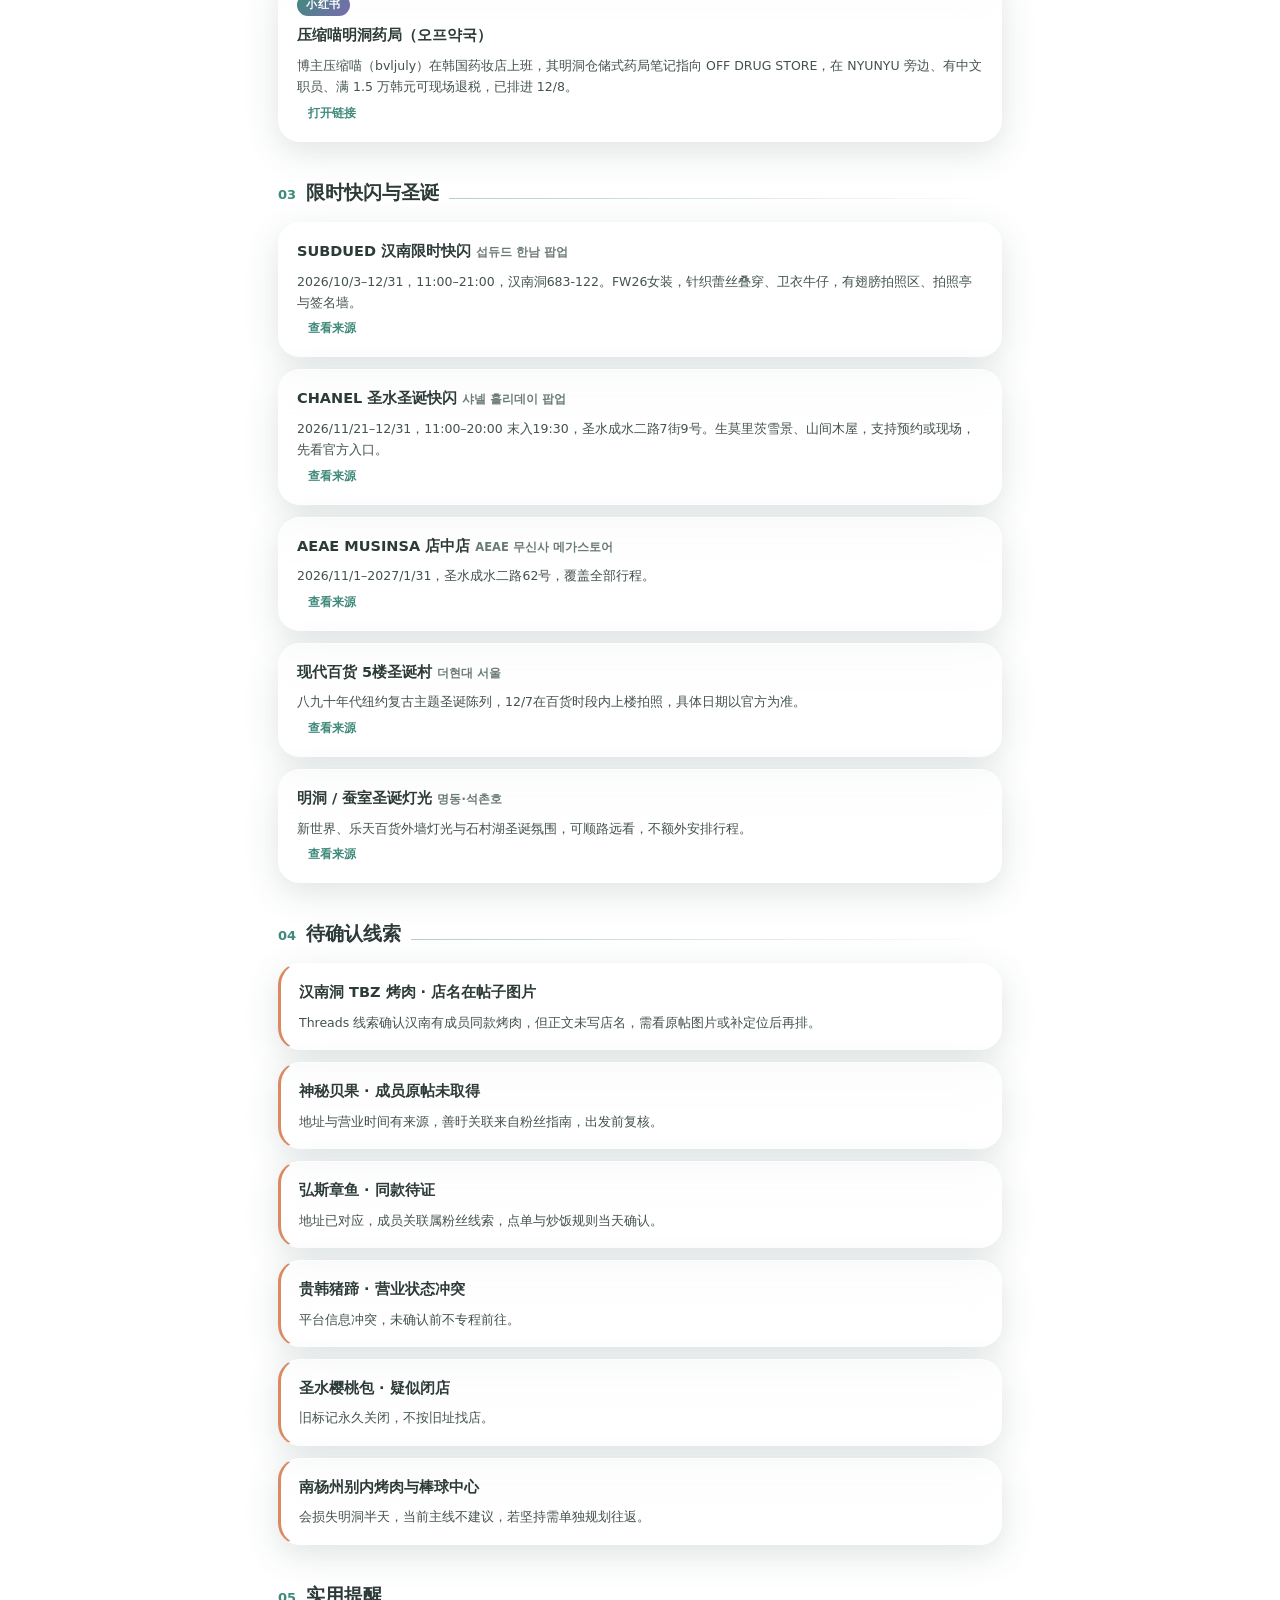
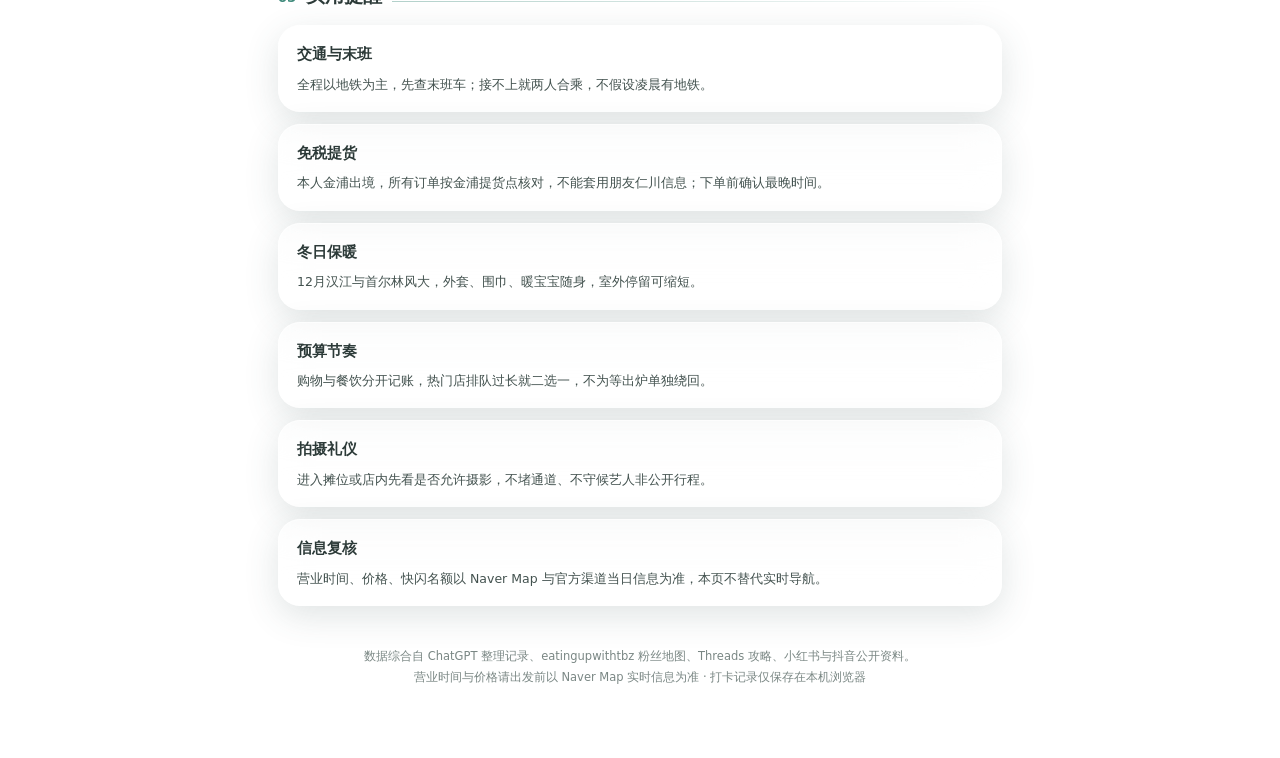
==== commit b4b8a8b7: "Keep new-route as the only itinerary and restore matching daily maps" ====
--- a/new-route.html
+++ b/new-route.html
@@ -97,7 +97,7 @@
 @media(max-width:520px){.hero h1{font-size:25px}.tl{grid-template-columns:62px 20px 1fr;gap:0 7px}}
 footer{text-align:center;font-size:11.5px;color:#7a8784;margin-top:40px;line-height:1.8}
 </style>
-</head>
+<link rel="stylesheet" href="vendor/leaflet.css"><link rel="stylesheet" href="route-map.css?v=newroute1120"><link rel="stylesheet" href="nearby.css"><style>.route-map-section{background:rgba(255,255,255,.45);border:1px solid rgba(255,255,255,.7);border-radius:22px;backdrop-filter:blur(18px);padding:16px;margin:16px 0}.map-layout{display:block}.map-itinerary{max-height:300px;margin-top:14px}.map-toolbar{flex-wrap:wrap}.route-map-section button{cursor:pointer}.day-map-shell{display:none}.day-map-shell.active{display:block}.map-detail h4{font-size:18px}.map-detail a{font-size:13px}.map-heading{flex-wrap:wrap}.geo-map{height:360px} .day-map-shell,.map-main{min-width:0} .map-time,.map-accuracy,.map-footnote{overflow-wrap:anywhere}</style></head>
 <body>
 <div class="wrap">
   <nav class="glass">
@@ -309,8 +309,6 @@
 ];
 
 const WEBS=[
- {cat:"主站",t:"你原本的五天行程网站",p:"seoul-deobi-trip 单页，含 59 个地点、12/5–12/9 完整时间线，每个地点带地址、韩文名、地铁出口、成员关联、预算与来源链接，是本次重排的事实底座。",
-  link:"https://caojingzhi1015-bit.github.io/seoul-deobi-trip/"},
  {cat:"主站",t:"eatingupwithtbz 粉丝地图",p:"粉丝整理的 THE BOYZ 同款店地图，共 125 家，分餐厅、咖啡、购物三类，每条带地址与关联成员，是补同款店的主要来源。",
   link:"https://eatingupwithtbz.netlify.app/"},
  {cat:"主站",t:"seoulmate 韩流平台",p:"按字母与成员筛选核实：T 类仅 TWICE/TXT/TWS、R 类仅 RIIZE，未收录 THE BOYZ 与 Red Velvet，本次参考价值有限。",
@@ -384,6 +382,7 @@
 }
 
 function renderDay(){
+  document.dispatchEvent(new CustomEvent("newrouteday",{detail:cur}));
   const d=DAYS[cur];
   const stops=d.stops.map((s,si)=>{
     const id=`${d.date}-${si}`, done=store[id];
@@ -443,5 +442,5 @@
 }
 renderAll();
 </script>
-</body>
+<script src="vendor/leaflet.js"></script><script src="route-data.js?v=newroute1120"></script><script src="new-map-init.js?v=newroute1120"></script><script src="route-map.js?v=newroute1120"></script><script src="nearby.js?v=newroute1120"></script></body>
 </html>
--- a/vendor/leaflet.css
+++ b/vendor/leaflet.css
@@ -0,0 +1,661 @@
+/* required styles */
+
+.leaflet-pane,
+.leaflet-tile,
+.leaflet-marker-icon,
+.leaflet-marker-shadow,
+.leaflet-tile-container,
+.leaflet-pane > svg,
+.leaflet-pane > canvas,
+.leaflet-zoom-box,
+.leaflet-image-layer,
+.leaflet-layer {
+	position: absolute;
+	left: 0;
+	top: 0;
+	}
+.leaflet-container {
+	overflow: hidden;
+	}
+.leaflet-tile,
+.leaflet-marker-icon,
+.leaflet-marker-shadow {
+	-webkit-user-select: none;
+	   -moz-user-select: none;
+	        user-select: none;
+	  -webkit-user-drag: none;
+	}
+/* Prevents IE11 from highlighting tiles in blue */
+.leaflet-tile::selection {
+	background: transparent;
+}
+/* Safari renders non-retina tile on retina better with this, but Chrome is worse */
+.leaflet-safari .leaflet-tile {
+	image-rendering: -webkit-optimize-contrast;
+	}
+/* hack that prevents hw layers "stretching" when loading new tiles */
+.leaflet-safari .leaflet-tile-container {
+	width: 1600px;
+	height: 1600px;
+	-webkit-transform-origin: 0 0;
+	}
+.leaflet-marker-icon,
+.leaflet-marker-shadow {
+	display: block;
+	}
+/* .leaflet-container svg: reset svg max-width decleration shipped in Joomla! (joomla.org) 3.x */
+/* .leaflet-container img: map is broken in FF if you have max-width: 100% on tiles */
+.leaflet-container .leaflet-overlay-pane svg {
+	max-width: none !important;
+	max-height: none !important;
+	}
+.leaflet-container .leaflet-marker-pane img,
+.leaflet-container .leaflet-shadow-pane img,
+.leaflet-container .leaflet-tile-pane img,
+.leaflet-container img.leaflet-image-layer,
+.leaflet-container .leaflet-tile {
+	max-width: none !important;
+	max-height: none !important;
+	width: auto;
+	padding: 0;
+	}
+
+.leaflet-container img.leaflet-tile {
+	/* See: https://bugs.chromium.org/p/chromium/issues/detail?id=600120 */
+	mix-blend-mode: plus-lighter;
+}
+
+.leaflet-container.leaflet-touch-zoom {
+	-ms-touch-action: pan-x pan-y;
+	touch-action: pan-x pan-y;
+	}
+.leaflet-container.leaflet-touch-drag {
+	-ms-touch-action: pinch-zoom;
+	/* Fallback for FF which doesn't support pinch-zoom */
+	touch-action: none;
+	touch-action: pinch-zoom;
+}
+.leaflet-container.leaflet-touch-drag.leaflet-touch-zoom {
+	-ms-touch-action: none;
+	touch-action: none;
+}
+.leaflet-container {
+	-webkit-tap-highlight-color: transparent;
+}
+.leaflet-container a {
+	-webkit-tap-highlight-color: rgba(51, 181, 229, 0.4);
+}
+.leaflet-tile {
+	filter: inherit;
+	visibility: hidden;
+	}
+.leaflet-tile-loaded {
+	visibility: inherit;
+	}
+.leaflet-zoom-box {
+	width: 0;
+	height: 0;
+	-moz-box-sizing: border-box;
+	     box-sizing: border-box;
+	z-index: 800;
+	}
+/* workaround for https://bugzilla.mozilla.org/show_bug.cgi?id=888319 */
+.leaflet-overlay-pane svg {
+	-moz-user-select: none;
+	}
+
+.leaflet-pane         { z-index: 400; }
+
+.leaflet-tile-pane    { z-index: 200; }
+.leaflet-overlay-pane { z-index: 400; }
+.leaflet-shadow-pane  { z-index: 500; }
+.leaflet-marker-pane  { z-index: 600; }
+.leaflet-tooltip-pane   { z-index: 650; }
+.leaflet-popup-pane   { z-index: 700; }
+
+.leaflet-map-pane canvas { z-index: 100; }
+.leaflet-map-pane svg    { z-index: 200; }
+
+.leaflet-vml-shape {
+	width: 1px;
+	height: 1px;
+	}
+.lvml {
+	behavior: url(#default#VML);
+	display: inline-block;
+	position: absolute;
+	}
+
+
+/* control positioning */
+
+.leaflet-control {
+	position: relative;
+	z-index: 800;
+	pointer-events: visiblePainted; /* IE 9-10 doesn't have auto */
+	pointer-events: auto;
+	}
+.leaflet-top,
+.leaflet-bottom {
+	position: absolute;
+	z-index: 1000;
+	pointer-events: none;
+	}
+.leaflet-top {
+	top: 0;
+	}
+.leaflet-right {
+	right: 0;
+	}
+.leaflet-bottom {
+	bottom: 0;
+	}
+.leaflet-left {
+	left: 0;
+	}
+.leaflet-control {
+	float: left;
+	clear: both;
+	}
+.leaflet-right .leaflet-control {
+	float: right;
+	}
+.leaflet-top .leaflet-control {
+	margin-top: 10px;
+	}
+.leaflet-bottom .leaflet-control {
+	margin-bottom: 10px;
+	}
+.leaflet-left .leaflet-control {
+	margin-left: 10px;
+	}
+.leaflet-right .leaflet-control {
+	margin-right: 10px;
+	}
+
+
+/* zoom and fade animations */
+
+.leaflet-fade-anim .leaflet-popup {
+	opacity: 0;
+	-webkit-transition: opacity 0.2s linear;
+	   -moz-transition: opacity 0.2s linear;
+	        transition: opacity 0.2s linear;
+	}
+.leaflet-fade-anim .leaflet-map-pane .leaflet-popup {
+	opacity: 1;
+	}
+.leaflet-zoom-animated {
+	-webkit-transform-origin: 0 0;
+	    -ms-transform-origin: 0 0;
+	        transform-origin: 0 0;
+	}
+svg.leaflet-zoom-animated {
+	will-change: transform;
+}
+
+.leaflet-zoom-anim .leaflet-zoom-animated {
+	-webkit-transition: -webkit-transform 0.25s cubic-bezier(0,0,0.25,1);
+	   -moz-transition:    -moz-transform 0.25s cubic-bezier(0,0,0.25,1);
+	        transition:         transform 0.25s cubic-bezier(0,0,0.25,1);
+	}
+.leaflet-zoom-anim .leaflet-tile,
+.leaflet-pan-anim .leaflet-tile {
+	-webkit-transition: none;
+	   -moz-transition: none;
+	        transition: none;
+	}
+
+.leaflet-zoom-anim .leaflet-zoom-hide {
+	visibility: hidden;
+	}
+
+
+/* cursors */
+
+.leaflet-interactive {
+	cursor: pointer;
+	}
+.leaflet-grab {
+	cursor: -webkit-grab;
+	cursor:    -moz-grab;
+	cursor:         grab;
+	}
+.leaflet-crosshair,
+.leaflet-crosshair .leaflet-interactive {
+	cursor: crosshair;
+	}
+.leaflet-popup-pane,
+.leaflet-control {
+	cursor: auto;
+	}
+.leaflet-dragging .leaflet-grab,
+.leaflet-dragging .leaflet-grab .leaflet-interactive,
+.leaflet-dragging .leaflet-marker-draggable {
+	cursor: move;
+	cursor: -webkit-grabbing;
+	cursor:    -moz-grabbing;
+	cursor:         grabbing;
+	}
+
+/* marker & overlays interactivity */
+.leaflet-marker-icon,
+.leaflet-marker-shadow,
+.leaflet-image-layer,
+.leaflet-pane > svg path,
+.leaflet-tile-container {
+	pointer-events: none;
+	}
+
+.leaflet-marker-icon.leaflet-interactive,
+.leaflet-image-layer.leaflet-interactive,
+.leaflet-pane > svg path.leaflet-interactive,
+svg.leaflet-image-layer.leaflet-interactive path {
+	pointer-events: visiblePainted; /* IE 9-10 doesn't have auto */
+	pointer-events: auto;
+	}
+
+/* visual tweaks */
+
+.leaflet-container {
+	background: #ddd;
+	outline-offset: 1px;
+	}
+.leaflet-container a {
+	color: #0078A8;
+	}
+.leaflet-zoom-box {
+	border: 2px dotted #38f;
+	background: rgba(255,255,255,0.5);
+	}
+
+
+/* general typography */
+.leaflet-container {
+	font-family: "Helvetica Neue", Arial, Helvetica, sans-serif;
+	font-size: 12px;
+	font-size: 0.75rem;
+	line-height: 1.5;
+	}
+
+
+/* general toolbar styles */
+
+.leaflet-bar {
+	box-shadow: 0 1px 5px rgba(0,0,0,0.65);
+	border-radius: 4px;
+	}
+.leaflet-bar a {
+	background-color: #fff;
+	border-bottom: 1px solid #ccc;
+	width: 26px;
+	height: 26px;
+	line-height: 26px;
+	display: block;
+	text-align: center;
+	text-decoration: none;
+	color: black;
+	}
+.leaflet-bar a,
+.leaflet-control-layers-toggle {
+	background-position: 50% 50%;
+	background-repeat: no-repeat;
+	display: block;
+	}
+.leaflet-bar a:hover,
+.leaflet-bar a:focus {
+	background-color: #f4f4f4;
+	}
+.leaflet-bar a:first-child {
+	border-top-left-radius: 4px;
+	border-top-right-radius: 4px;
+	}
+.leaflet-bar a:last-child {
+	border-bottom-left-radius: 4px;
+	border-bottom-right-radius: 4px;
+	border-bottom: none;
+	}
+.leaflet-bar a.leaflet-disabled {
+	cursor: default;
+	background-color: #f4f4f4;
+	color: #bbb;
+	}
+
+.leaflet-touch .leaflet-bar a {
+	width: 30px;
+	height: 30px;
+	line-height: 30px;
+	}
+.leaflet-touch .leaflet-bar a:first-child {
+	border-top-left-radius: 2px;
+	border-top-right-radius: 2px;
+	}
+.leaflet-touch .leaflet-bar a:last-child {
+	border-bottom-left-radius: 2px;
+	border-bottom-right-radius: 2px;
+	}
+
+/* zoom control */
+
+.leaflet-control-zoom-in,
+.leaflet-control-zoom-out {
+	font: bold 18px 'Lucida Console', Monaco, monospace;
+	text-indent: 1px;
+	}
+
+.leaflet-touch .leaflet-control-zoom-in, .leaflet-touch .leaflet-control-zoom-out  {
+	font-size: 22px;
+	}
+
+
+/* layers control */
+
+.leaflet-control-layers {
+	box-shadow: 0 1px 5px rgba(0,0,0,0.4);
+	background: #fff;
+	border-radius: 5px;
+	}
+.leaflet-control-layers-toggle {
+	background-image: url(images/layers.png);
+	width: 36px;
+	height: 36px;
+	}
+.leaflet-retina .leaflet-control-layers-toggle {
+	background-image: url(images/layers-2x.png);
+	background-size: 26px 26px;
+	}
+.leaflet-touch .leaflet-control-layers-toggle {
+	width: 44px;
+	height: 44px;
+	}
+.leaflet-control-layers .leaflet-control-layers-list,
+.leaflet-control-layers-expanded .leaflet-control-layers-toggle {
+	display: none;
+	}
+.leaflet-control-layers-expanded .leaflet-control-layers-list {
+	display: block;
+	position: relative;
+	}
+.leaflet-control-layers-expanded {
+	padding: 6px 10px 6px 6px;
+	color: #333;
+	background: #fff;
+	}
+.leaflet-control-layers-scrollbar {
+	overflow-y: scroll;
+	overflow-x: hidden;
+	padding-right: 5px;
+	}
+.leaflet-control-layers-selector {
+	margin-top: 2px;
+	position: relative;
+	top: 1px;
+	}
+.leaflet-control-layers label {
+	display: block;
+	font-size: 13px;
+	font-size: 1.08333em;
+	}
+.leaflet-control-layers-separator {
+	height: 0;
+	border-top: 1px solid #ddd;
+	margin: 5px -10px 5px -6px;
+	}
+
+/* Default icon URLs */
+.leaflet-default-icon-path { /* used only in path-guessing heuristic, see L.Icon.Default */
+	background-image: url(images/marker-icon.png);
+	}
+
+
+/* attribution and scale controls */
+
+.leaflet-container .leaflet-control-attribution {
+	background: #fff;
+	background: rgba(255, 255, 255, 0.8);
+	margin: 0;
+	}
+.leaflet-control-attribution,
+.leaflet-control-scale-line {
+	padding: 0 5px;
+	color: #333;
+	line-height: 1.4;
+	}
+.leaflet-control-attribution a {
+	text-decoration: none;
+	}
+.leaflet-control-attribution a:hover,
+.leaflet-control-attribution a:focus {
+	text-decoration: underline;
+	}
+.leaflet-attribution-flag {
+	display: inline !important;
+	vertical-align: baseline !important;
+	width: 1em;
+	height: 0.6669em;
+	}
+.leaflet-left .leaflet-control-scale {
+	margin-left: 5px;
+	}
+.leaflet-bottom .leaflet-control-scale {
+	margin-bottom: 5px;
+	}
+.leaflet-control-scale-line {
+	border: 2px solid #777;
+	border-top: none;
+	line-height: 1.1;
+	padding: 2px 5px 1px;
+	white-space: nowrap;
+	-moz-box-sizing: border-box;
+	     box-sizing: border-box;
+	background: rgba(255, 255, 255, 0.8);
+	text-shadow: 1px 1px #fff;
+	}
+.leaflet-control-scale-line:not(:first-child) {
+	border-top: 2px solid #777;
+	border-bottom: none;
+	margin-top: -2px;
+	}
+.leaflet-control-scale-line:not(:first-child):not(:last-child) {
+	border-bottom: 2px solid #777;
+	}
+
+.leaflet-touch .leaflet-control-attribution,
+.leaflet-touch .leaflet-control-layers,
+.leaflet-touch .leaflet-bar {
+	box-shadow: none;
+	}
+.leaflet-touch .leaflet-control-layers,
+.leaflet-touch .leaflet-bar {
+	border: 2px solid rgba(0,0,0,0.2);
+	background-clip: padding-box;
+	}
+
+
+/* popup */
+
+.leaflet-popup {
+	position: absolute;
+	text-align: center;
+	margin-bottom: 20px;
+	}
+.leaflet-popup-content-wrapper {
+	padding: 1px;
+	text-align: left;
+	border-radius: 12px;
+	}
+.leaflet-popup-content {
+	margin: 13px 24px 13px 20px;
+	line-height: 1.3;
+	font-size: 13px;
+	font-size: 1.08333em;
+	min-height: 1px;
+	}
+.leaflet-popup-content p {
+	margin: 17px 0;
+	margin: 1.3em 0;
+	}
+.leaflet-popup-tip-container {
+	width: 40px;
+	height: 20px;
+	position: absolute;
+	left: 50%;
+	margin-top: -1px;
+	margin-left: -20px;
+	overflow: hidden;
+	pointer-events: none;
+	}
+.leaflet-popup-tip {
+	width: 17px;
+	height: 17px;
+	padding: 1px;
+
+	margin: -10px auto 0;
+	pointer-events: auto;
+
+	-webkit-transform: rotate(45deg);
+	   -moz-transform: rotate(45deg);
+	    -ms-transform: rotate(45deg);
+	        transform: rotate(45deg);
+	}
+.leaflet-popup-content-wrapper,
+.leaflet-popup-tip {
+	background: white;
+	color: #333;
+	box-shadow: 0 3px 14px rgba(0,0,0,0.4);
+	}
+.leaflet-container a.leaflet-popup-close-button {
+	position: absolute;
+	top: 0;
+	right: 0;
+	border: none;
+	text-align: center;
+	width: 24px;
+	height: 24px;
+	font: 16px/24px Tahoma, Verdana, sans-serif;
+	color: #757575;
+	text-decoration: none;
+	background: transparent;
+	}
+.leaflet-container a.leaflet-popup-close-button:hover,
+.leaflet-container a.leaflet-popup-close-button:focus {
+	color: #585858;
+	}
+.leaflet-popup-scrolled {
+	overflow: auto;
+	}
+
+.leaflet-oldie .leaflet-popup-content-wrapper {
+	-ms-zoom: 1;
+	}
+.leaflet-oldie .leaflet-popup-tip {
+	width: 24px;
+	margin: 0 auto;
+
+	-ms-filter: "progid:DXImageTransform.Microsoft.Matrix(M11=0.70710678, M12=0.70710678, M21=-0.70710678, M22=0.70710678)";
+	filter: progid:DXImageTransform.Microsoft.Matrix(M11=0.70710678, M12=0.70710678, M21=-0.70710678, M22=0.70710678);
+	}
+
+.leaflet-oldie .leaflet-control-zoom,
+.leaflet-oldie .leaflet-control-layers,
+.leaflet-oldie .leaflet-popup-content-wrapper,
+.leaflet-oldie .leaflet-popup-tip {
+	border: 1px solid #999;
+	}
+
+
+/* div icon */
+
+.leaflet-div-icon {
+	background: #fff;
+	border: 1px solid #666;
+	}
+
+
+/* Tooltip */
+/* Base styles for the element that has a tooltip */
+.leaflet-tooltip {
+	position: absolute;
+	padding: 6px;
+	background-color: #fff;
+	border: 1px solid #fff;
+	border-radius: 3px;
+	color: #222;
+	white-space: nowrap;
+	-webkit-user-select: none;
+	-moz-user-select: none;
+	-ms-user-select: none;
+	user-select: none;
+	pointer-events: none;
+	box-shadow: 0 1px 3px rgba(0,0,0,0.4);
+	}
+.leaflet-tooltip.leaflet-interactive {
+	cursor: pointer;
+	pointer-events: auto;
+	}
+.leaflet-tooltip-top:before,
+.leaflet-tooltip-bottom:before,
+.leaflet-tooltip-left:before,
+.leaflet-tooltip-right:before {
+	position: absolute;
+	pointer-events: none;
+	border: 6px solid transparent;
+	background: transparent;
+	content: "";
+	}
+
+/* Directions */
+
+.leaflet-tooltip-bottom {
+	margin-top: 6px;
+}
+.leaflet-tooltip-top {
+	margin-top: -6px;
+}
+.leaflet-tooltip-bottom:before,
+.leaflet-tooltip-top:before {
+	left: 50%;
+	margin-left: -6px;
+	}
+.leaflet-tooltip-top:before {
+	bottom: 0;
+	margin-bottom: -12px;
+	border-top-color: #fff;
+	}
+.leaflet-tooltip-bottom:before {
+	top: 0;
+	margin-top: -12px;
+	margin-left: -6px;
+	border-bottom-color: #fff;
+	}
+.leaflet-tooltip-left {
+	margin-left: -6px;
+}
+.leaflet-tooltip-right {
+	margin-left: 6px;
+}
+.leaflet-tooltip-left:before,
+.leaflet-tooltip-right:before {
+	top: 50%;
+	margin-top: -6px;
+	}
+.leaflet-tooltip-left:before {
+	right: 0;
+	margin-right: -12px;
+	border-left-color: #fff;
+	}
+.leaflet-tooltip-right:before {
+	left: 0;
+	margin-left: -12px;
+	border-right-color: #fff;
+	}
+
+/* Printing */
+
+@media print {
+	/* Prevent printers from removing background-images of controls. */
+	.leaflet-control {
+		-webkit-print-color-adjust: exact;
+		print-color-adjust: exact;
+		}
+	}
--- a/route-map.css
+++ b/route-map.css
@@ -0,0 +1 @@
+.route-map-section{margin:4px 0 34px;padding:24px;background:#e8e5d9;border:1px solid #cecdbd;min-width:0}.map-heading{display:flex;justify-content:space-between;gap:15px;align-items:center}.map-heading h3{font:normal 26px/1.4 Georgia,'Microsoft YaHei',serif;margin:8px 0}.map-download{font-size:12px;white-space:nowrap}.map-explain{font-size:13px;color:#53645a;margin:12px 0}.map-toolbar{display:flex;gap:8px;flex-wrap:wrap;margin:17px 0 12px}.map-toolbar button{background:transparent;border:1px solid #a7afa2;padding:8px 12px;font-size:12px}.map-toolbar button[aria-pressed=true]{background:#283d35;color:#f9f6ef;border-color:#283d35}.map-legend{display:flex;gap:10px 18px;flex-wrap:wrap;font-size:11px;margin:15px 0}.map-legend span{display:inline-flex;align-items:center;gap:6px}.map-legend i{width:18px;height:3px}.map-layout{display:grid;grid-template-columns:minmax(0,1.7fr) minmax(240px,1fr);gap:18px;align-items:start}.map-main{min-width:0}.geo-map{height:450px;background:#e0e4dc;z-index:0;border:1px solid #b9c2b6;font-family:'Microsoft YaHei',sans-serif}.map-state,.map-footnote{font-size:11px;line-height:1.7;color:#526257;margin:9px 0}.map-detail{background:#f9f6ef;border-left:3px solid #a3422d;padding:17px 20px;min-height:170px;position:relative}.map-detail h4{font-size:17px;margin:3px 0}.map-detail p{font-size:12px;margin:7px 0}.map-detail a{font-size:12px;margin-right:10px}.map-time{font:16px Georgia;color:#a3422d}.map-accuracy{color:#6c756d}.detail-number{position:absolute;right:14px;top:12px;color:#d3c9b5;font:32px Georgia}.map-itinerary{max-height:690px;overflow-y:auto;padding:0 4px 6px 0;scrollbar-width:thin;overscroll-behavior:contain}.route-stop{display:flex;align-items:center;gap:13px;text-align:left;width:100%;padding:12px;background:#f9f6ef;border:1px solid #c6c9bc}.route-stop[aria-pressed=true]{border-color:#a3422d;box-shadow:inset 3px 0 #a3422d;background:#fffaf1}.route-number{flex:0 0 29px;height:29px;border-radius:50%;background:#283d35;color:#fff;text-align:center;font:16px/29px Georgia}.route-stop strong{display:block;font-size:13px;font-weight:500}.route-stop small{font-size:11px;color:#a3422d}.route-stop em{font-size:10px;font-style:normal;color:#70674e;display:block}.map-transfer{font-size:10px;padding:8px 0 8px 16px;line-height:1.5}.route-pin{border:0;background:transparent}.route-pin span{display:grid;place-items:center;width:34px;height:34px;background:#283d35;color:white;border:2px solid #fffdf5;border-radius:50%;font:bold 12px/1 Georgia;box-shadow:0 2px 5px #0005}.route-pin.home-pin span{background:#a3422d}.route-pin.pin-selected span{background:#a3422d;outline:3px solid #e1bba4}.route-arrow{background:transparent;border:0}.route-arrow span{display:block;transform-origin:center;font:bold 24px/20px sans-serif;text-shadow:0 0 3px #fff}.map-schematic{margin-top:17px;font-size:12px}.map-schematic img{display:block;width:100%;max-width:750px;height:auto;margin:16px auto}.leaflet-tooltip{font-size:12px}.leaflet-control-attribution{font-size:10px!important}.map-main .leaflet-control a{color:#283d35}.route-map-section button:focus-visible{outline:3px solid #a3422d;outline-offset:2px}@media(max-width:760px){.route-map-section{padding:14px;margin-top:10px}.map-heading{display:block}.map-download{display:inline-block;margin:5px 0}.map-layout{grid-template-columns:1fr}.geo-map{height:380px}.map-itinerary{max-height:420px}.map-toolbar button{font-size:11px;padding:9px}.map-detail{min-height:160px}.map-heading h3{font-size:23px}}@media print{.geo-map,.map-toolbar,.map-download,.map-state{display:none}.map-layout{display:block}.map-itinerary{max-height:none;overflow:visible}.map-schematic{display:none}.route-map-section{background:transparent;padding:12px;break-before:page}.map-detail{display:none}}
--- a/nearby.css
+++ b/nearby.css
@@ -0,0 +1 @@
+.nearby-trigger{background:#283d35;color:#f9f6ef;border:1px solid #283d35;padding:9px 13px;font:12px/1.6 'Microsoft YaHei',sans-serif;cursor:pointer;display:inline-block;margin:12px 0 0;text-align:left}.card>.nearby-trigger{align-self:flex-start}.map-detail>.nearby-trigger{display:block}.nearby-open{overflow:hidden}.nearby-dialog{width:min(980px,calc(100vw - 32px));max-height:92dvh;padding:25px 28px;border:1px solid #b6bfae;background:#f4efe5;color:#283d35;overflow:auto;box-shadow:0 20px 90px #132e2355}.nearby-dialog::backdrop{background:#17382cd6}.nearby-header{display:flex;justify-content:space-between;align-items:start;gap:15px}.nearby-header h2{font-size:25px;margin:8px 0 0}.nearby-close{flex:0 0 40px;height:40px;border:1px solid #b5bdaf;background:#f9f6ef;font-size:28px;line-height:1;position:sticky;top:0;z-index:2}.nearby-anchor{font-size:13px;border-bottom:1px solid #c9cbbb;padding-bottom:12px;overflow-wrap:anywhere}.nearby-categories{display:flex;flex-wrap:wrap;gap:8px;margin:15px 0}.nearby-categories button{padding:8px 12px;background:transparent;border:1px solid #b5bdaf;color:#283d35;font-size:12px}.nearby-categories button[aria-pressed=true]{background:#283d35;color:#fffaf0;border-color:#283d35}.nearby-search{margin:15px 0}.nearby-search>label{font-size:11px;color:#667169}.nearby-search>div{display:flex;gap:8px}.nearby-search input{min-width:0;flex:1;padding:10px;border:1px solid #b5bdaf;background:#fffaf2;color:#283d35;font-size:13px}.nearby-search button{padding:9px 14px;border:1px solid #a3422d;background:#a3422d;color:#fffaf2;font-size:12px;white-space:nowrap}.nearby-platforms{display:flex;gap:10px 20px;flex-wrap:wrap;font-size:12px;margin:14px 0}.nearby-naver{color:#17603e;font-weight:bold}.nearby-status,.nearby-help{font-size:11px;color:#526257;line-height:1.8}.nearby-frame{height:430px;border:1px solid #c2c8ba;background:#dce5d8}.nearby-frame iframe{width:100%;height:100%;border:0;display:block}.nearby-help{margin-bottom:0}.nearby-dialog button:focus-visible,.nearby-dialog a:focus-visible,.nearby-dialog input:focus-visible{outline:3px solid #a3422d;outline-offset:3px}@media(max-width:760px){.nearby-dialog{width:calc(100vw - 18px);max-height:94dvh;padding:17px 14px}.nearby-header h2{font-size:21px}.nearby-categories{gap:6px}.nearby-categories button{padding:8px 9px;font-size:11px}.nearby-frame{height:390px}.nearby-platforms{gap:8px 16px}.nearby-search input{font-size:16px}.nearby-close{flex-basis:36px;height:36px}.nearby-trigger{padding:10px 12px}}@media print{.nearby-trigger,.nearby-dialog{display:none!important}}
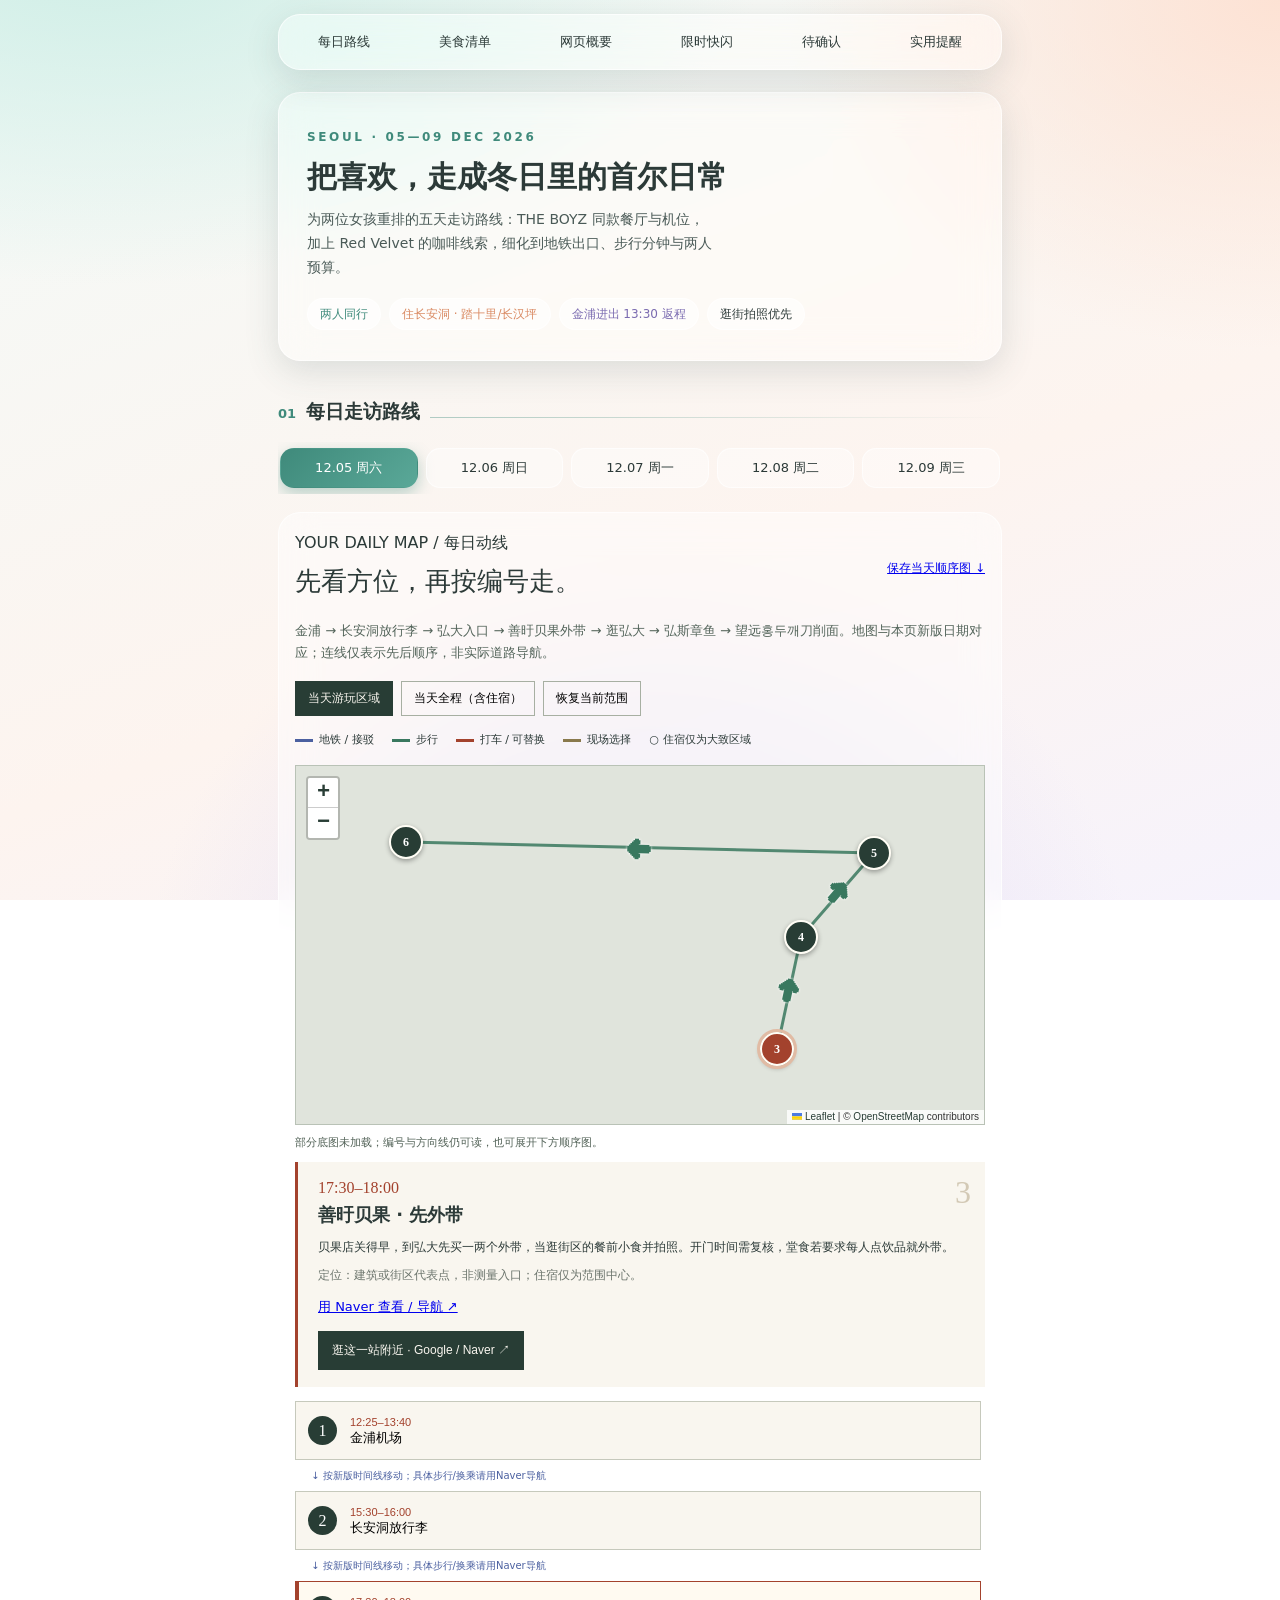
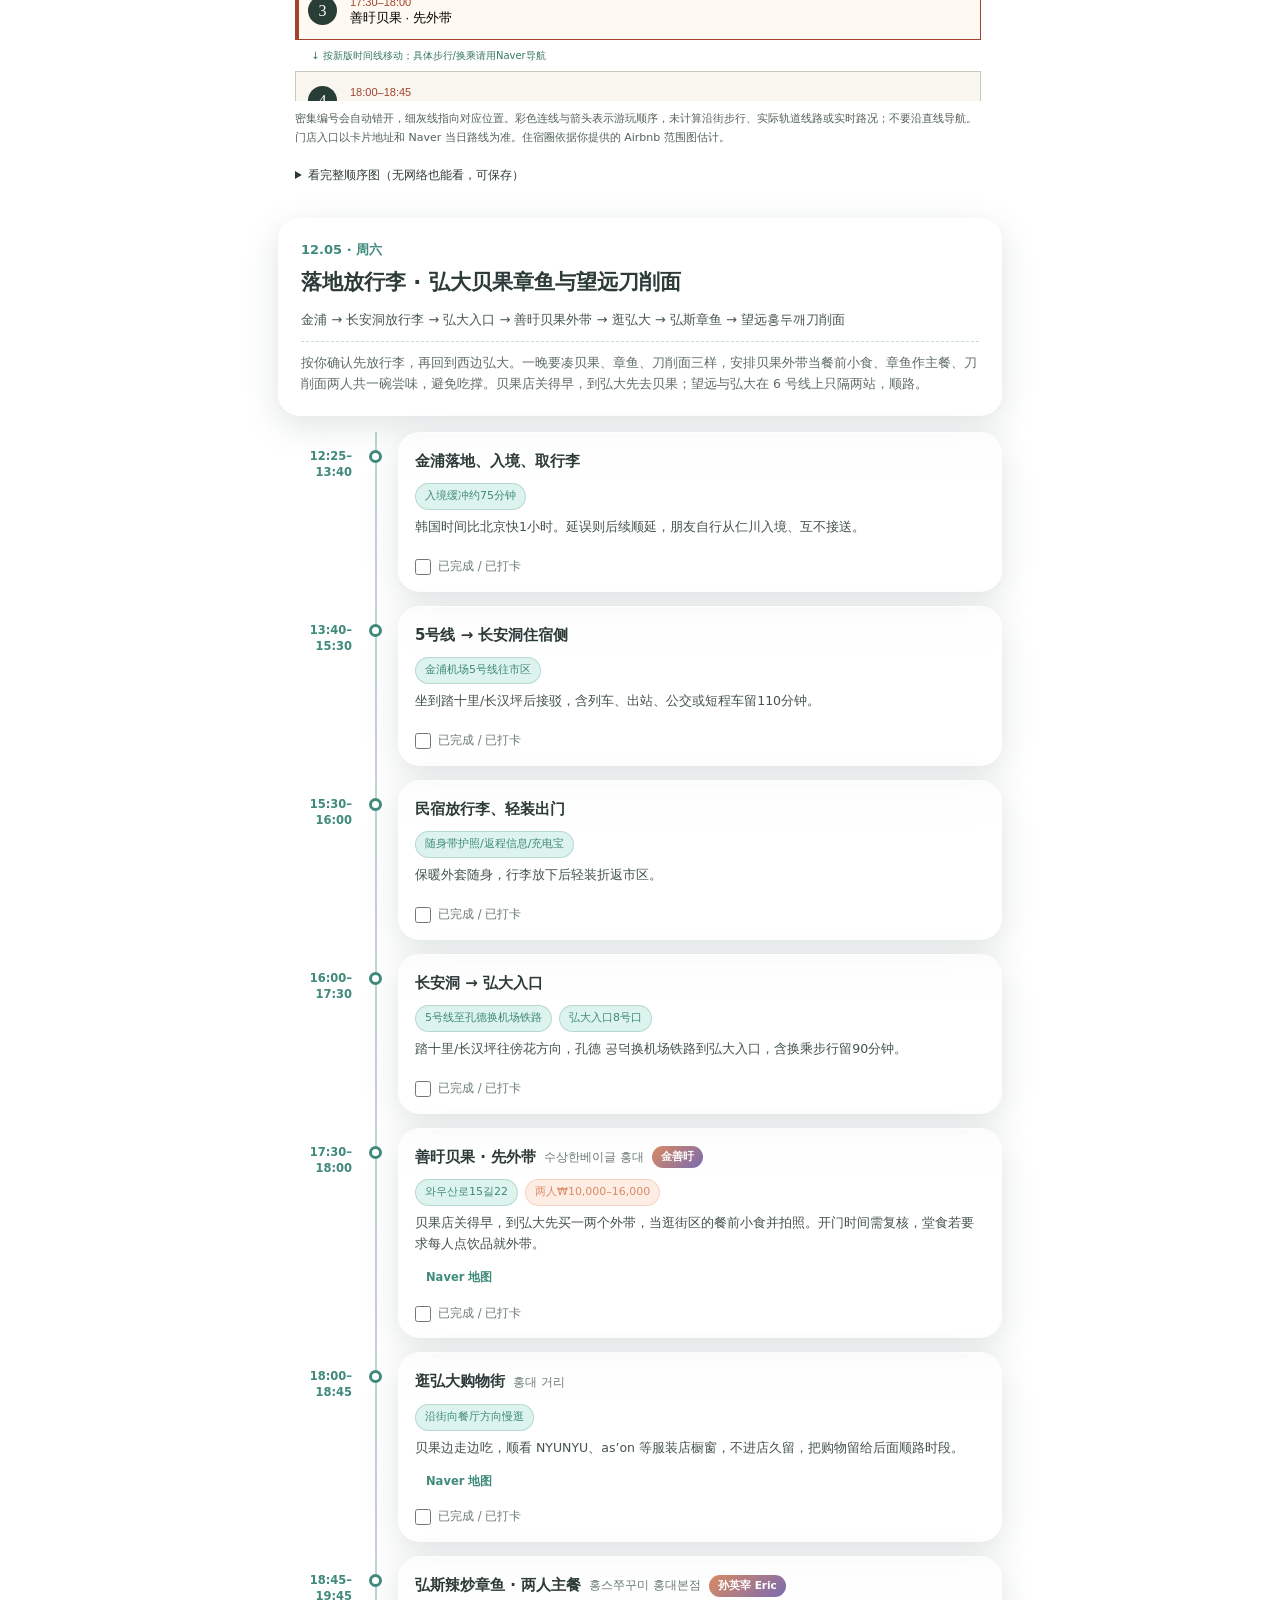
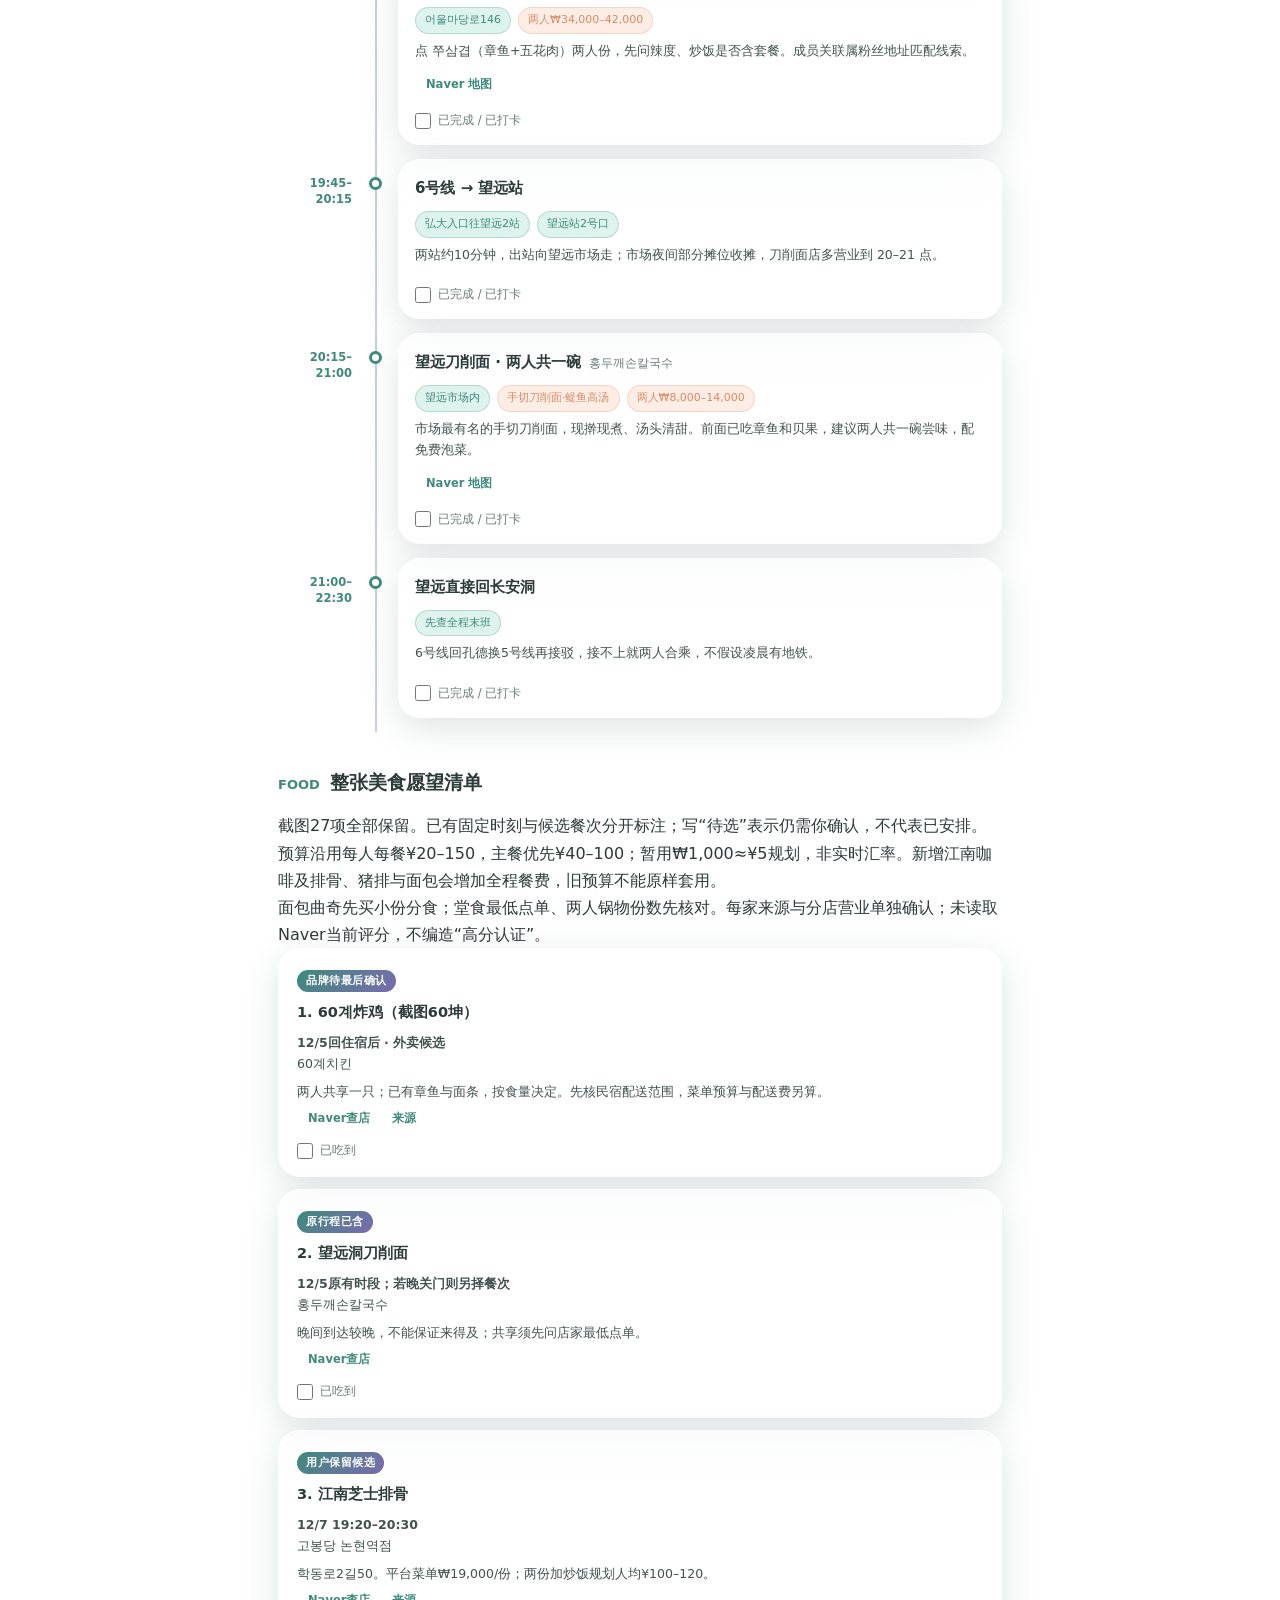
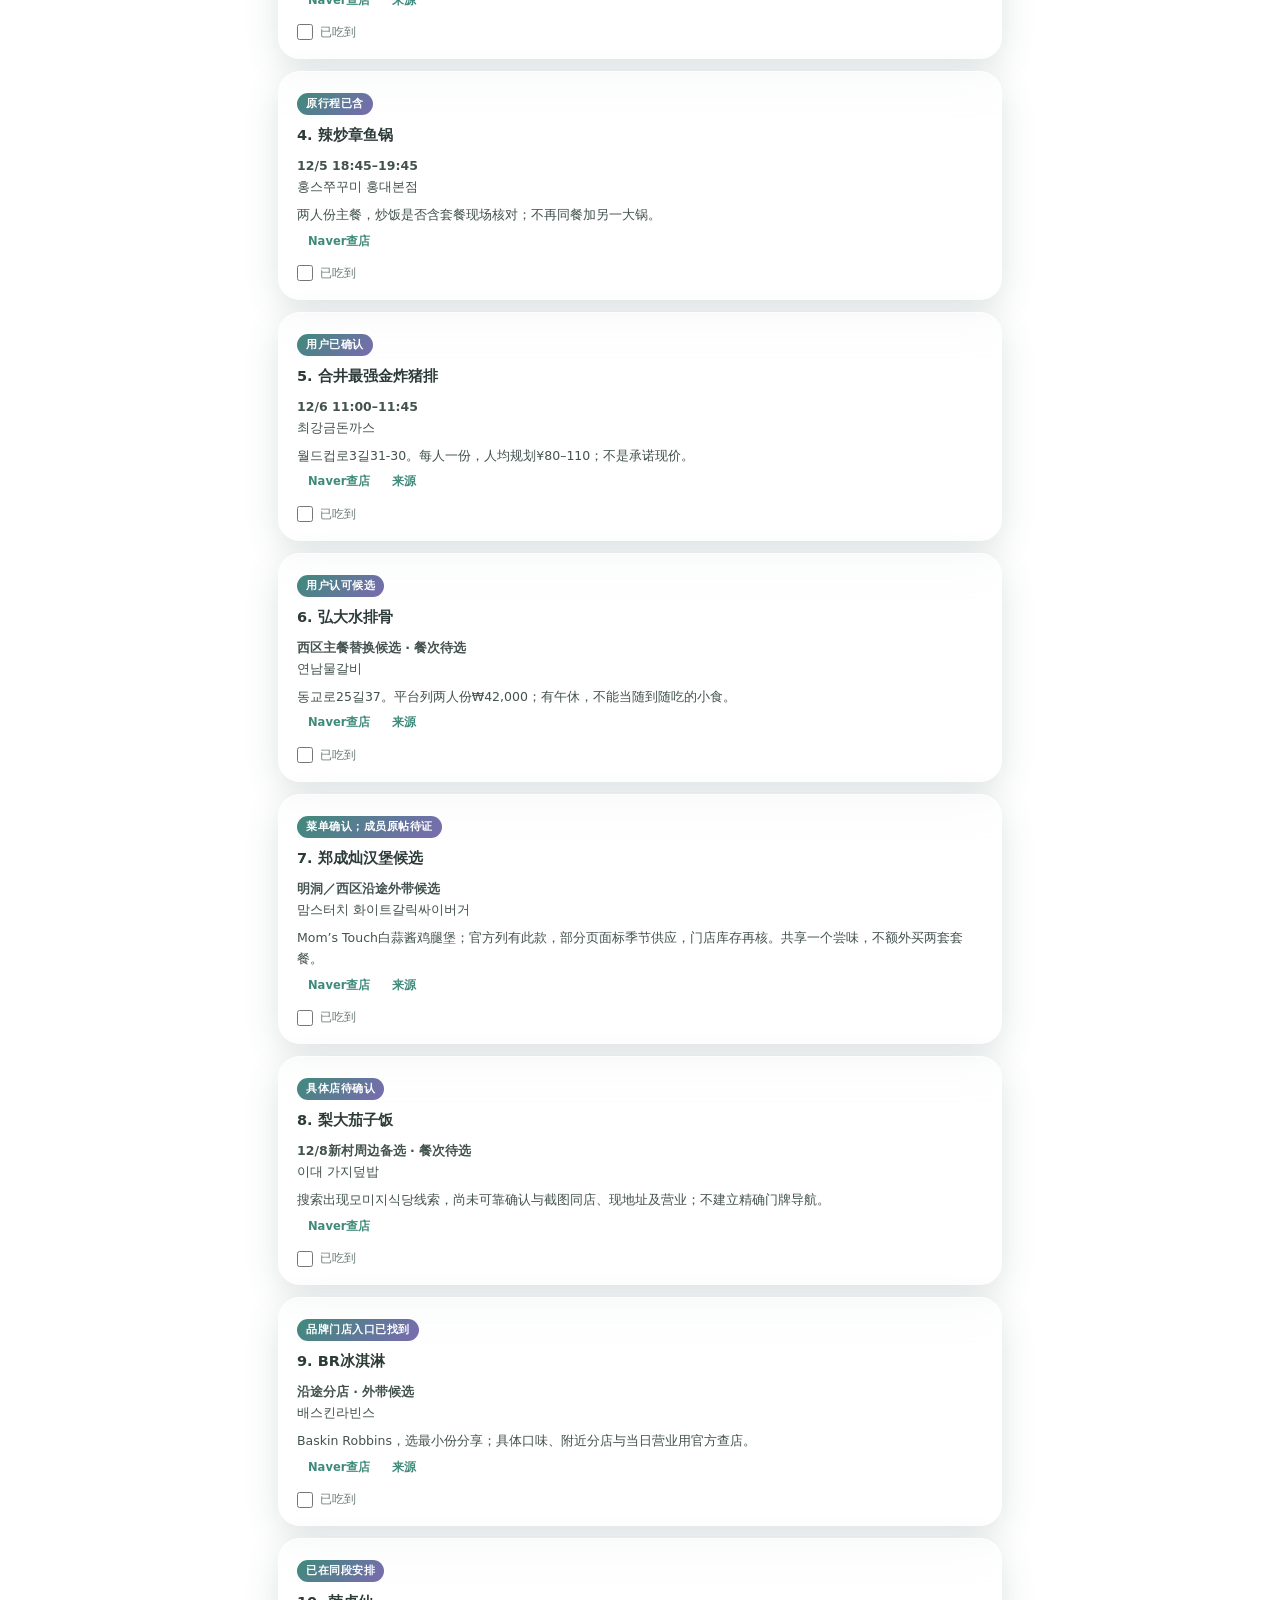
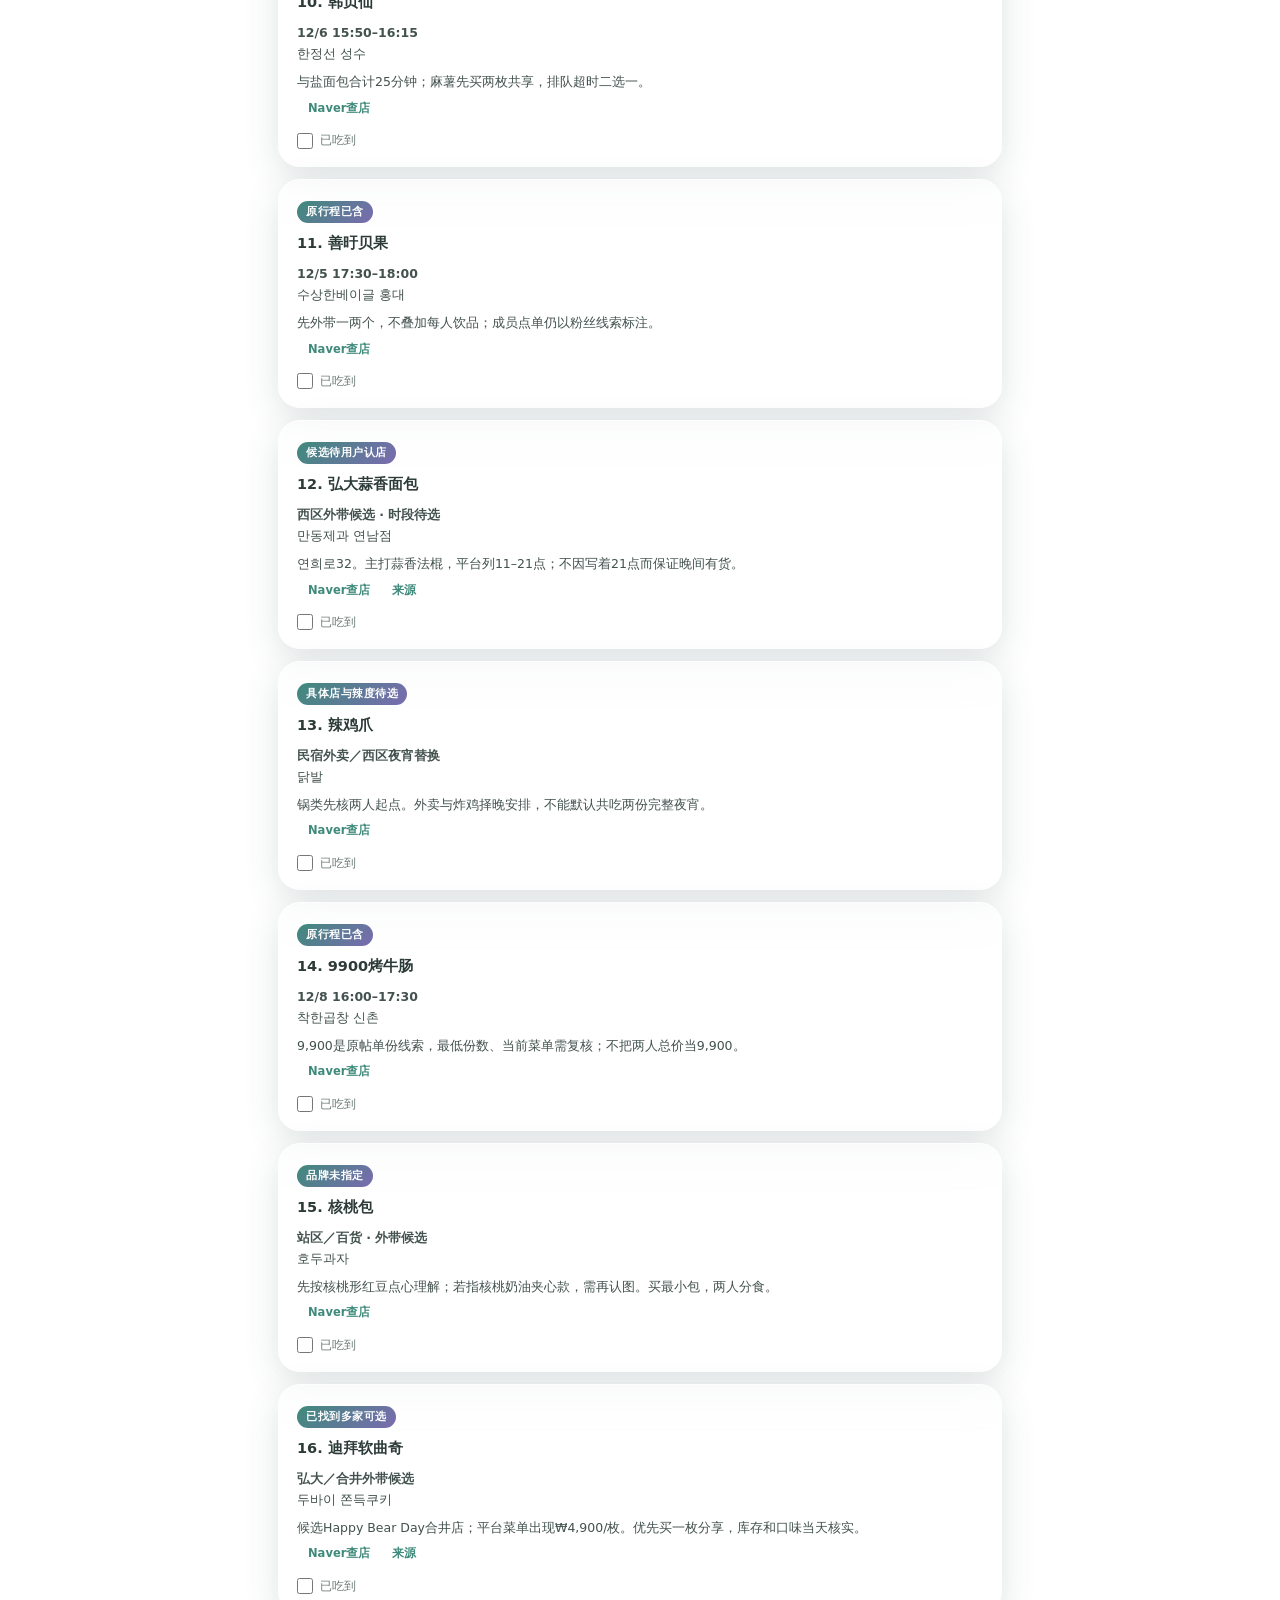
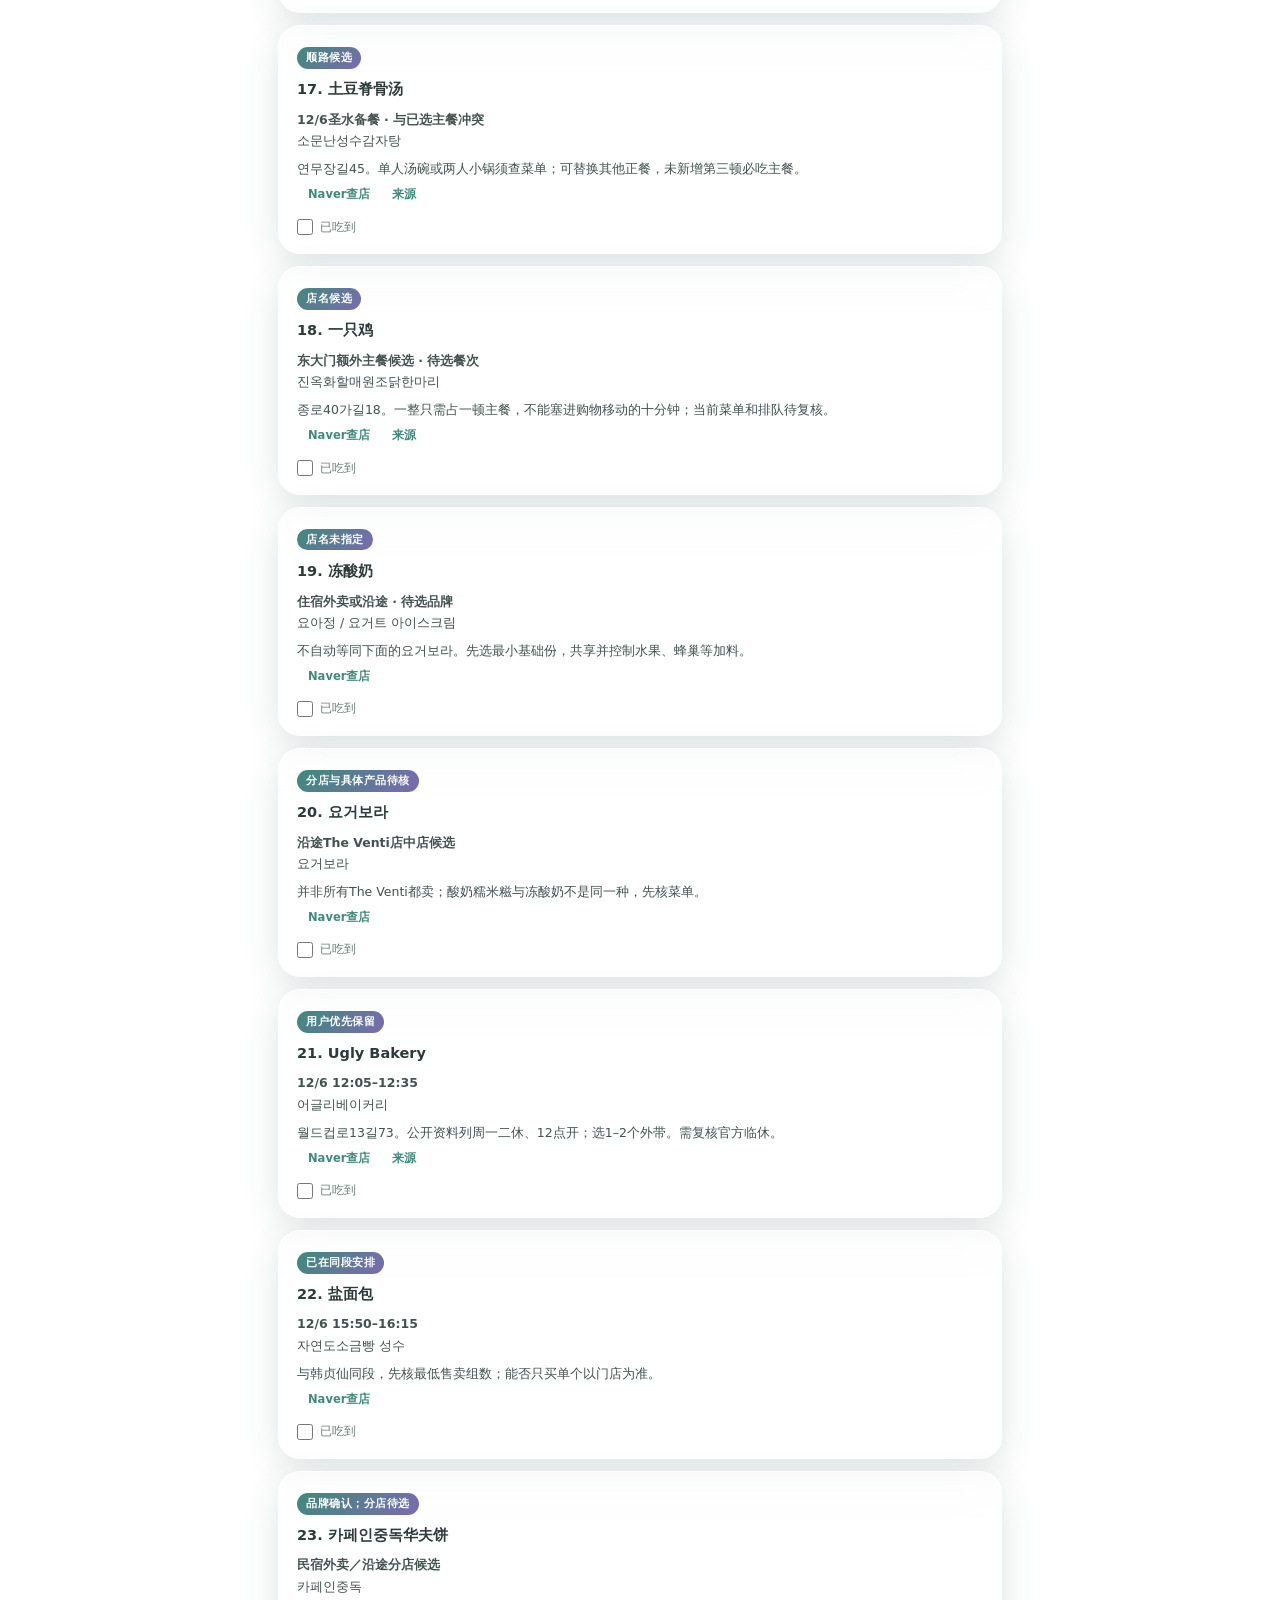
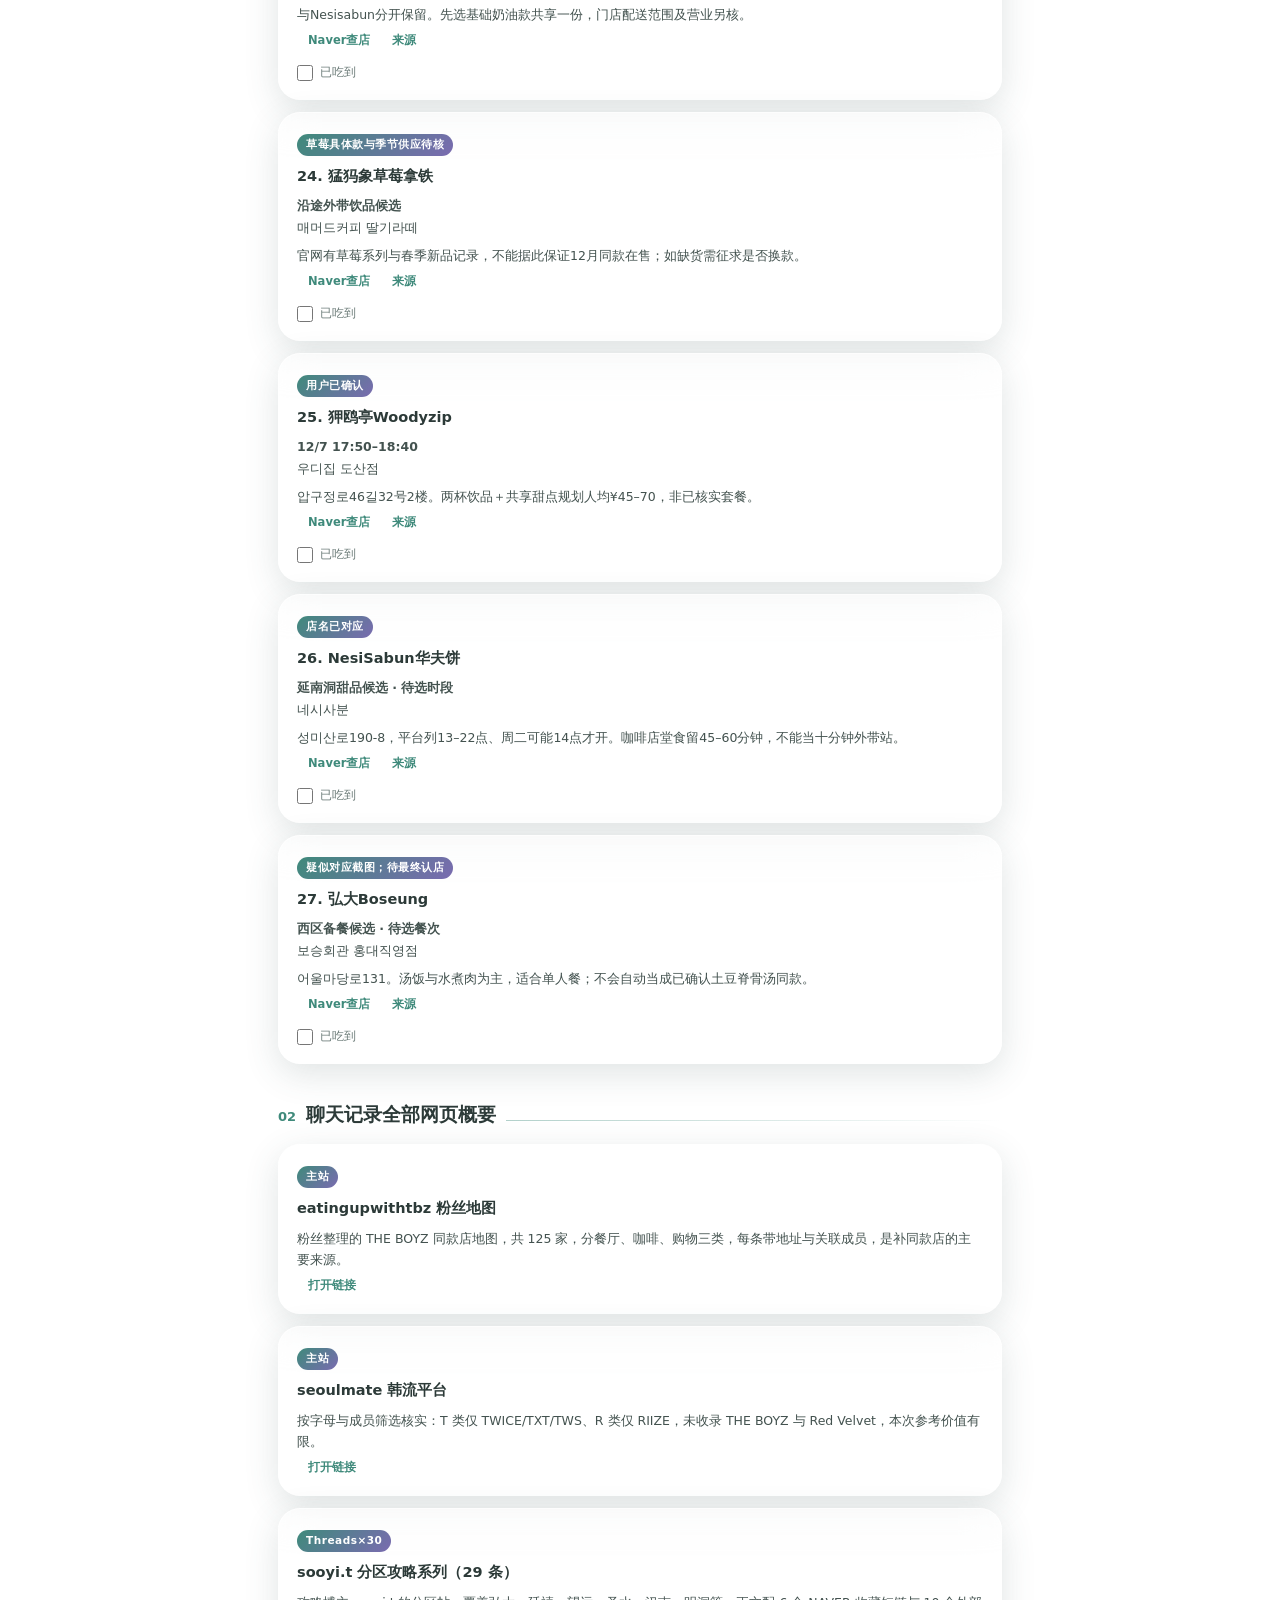
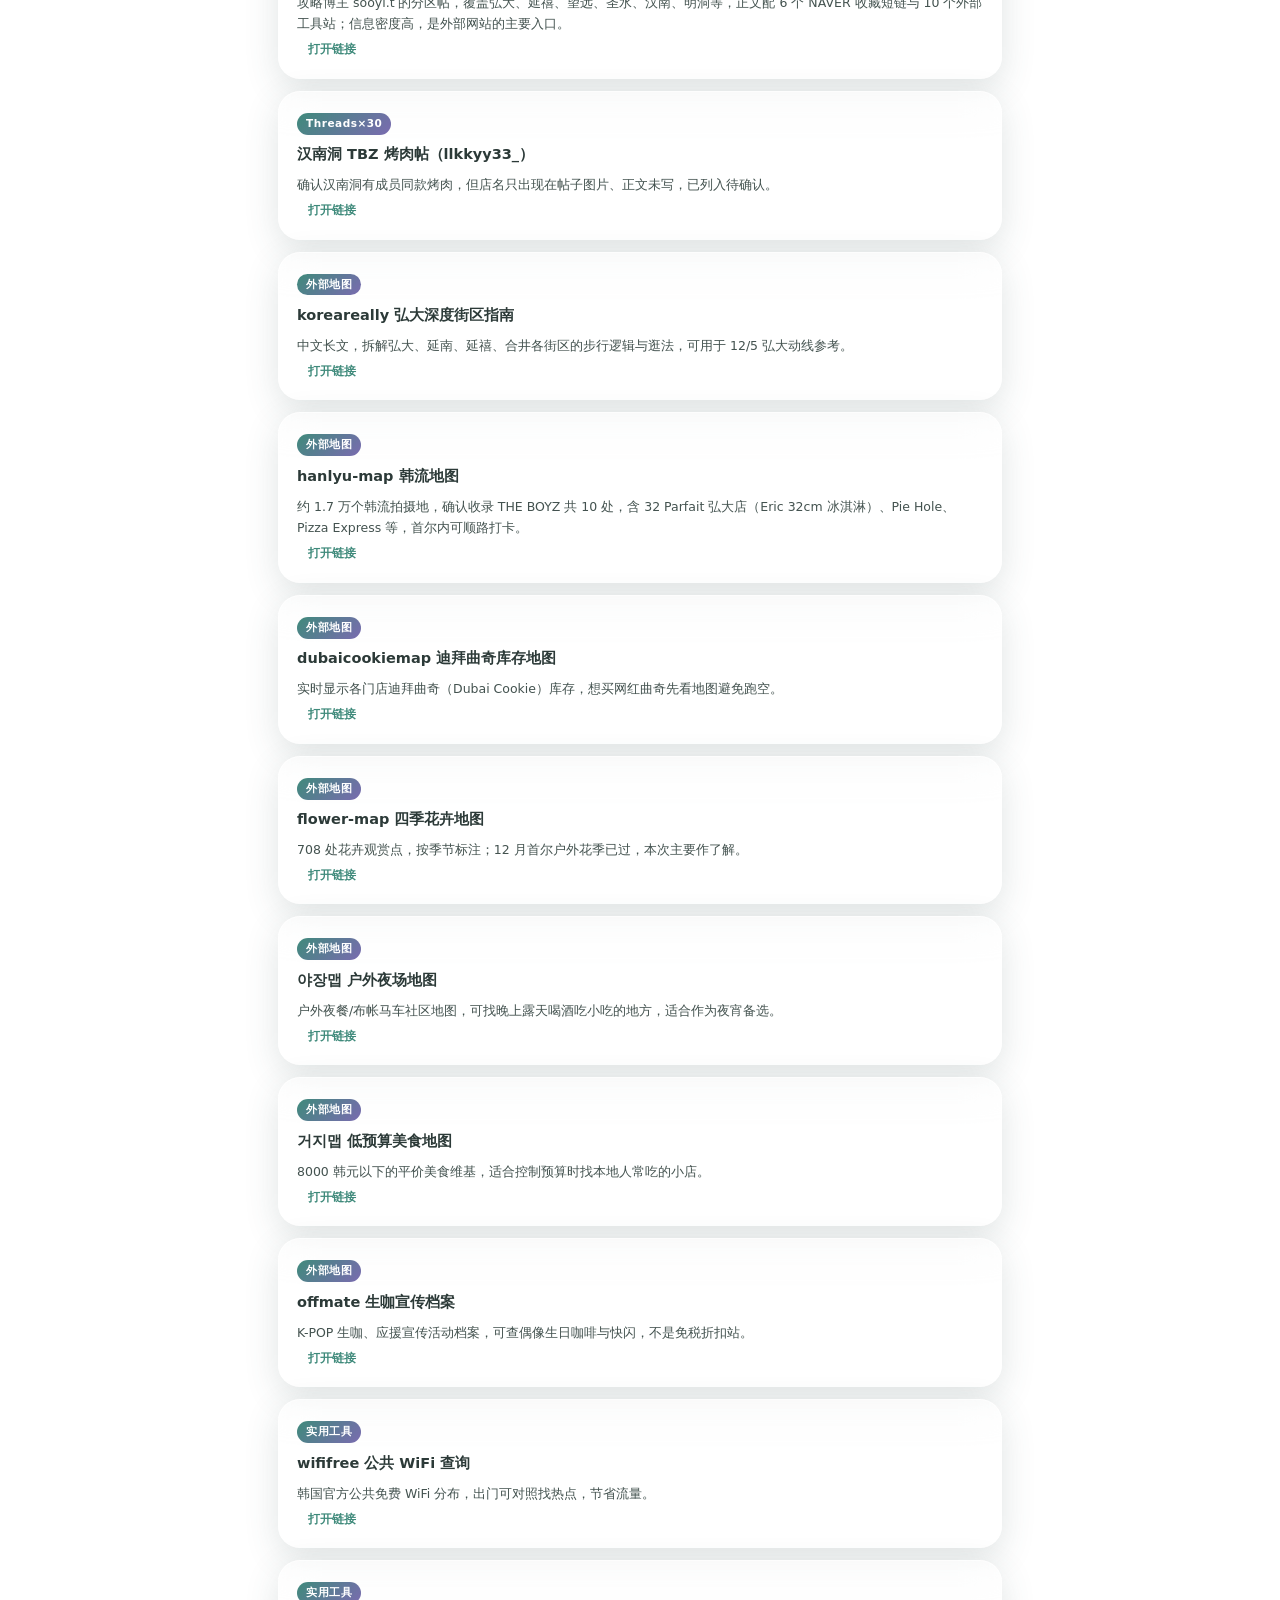
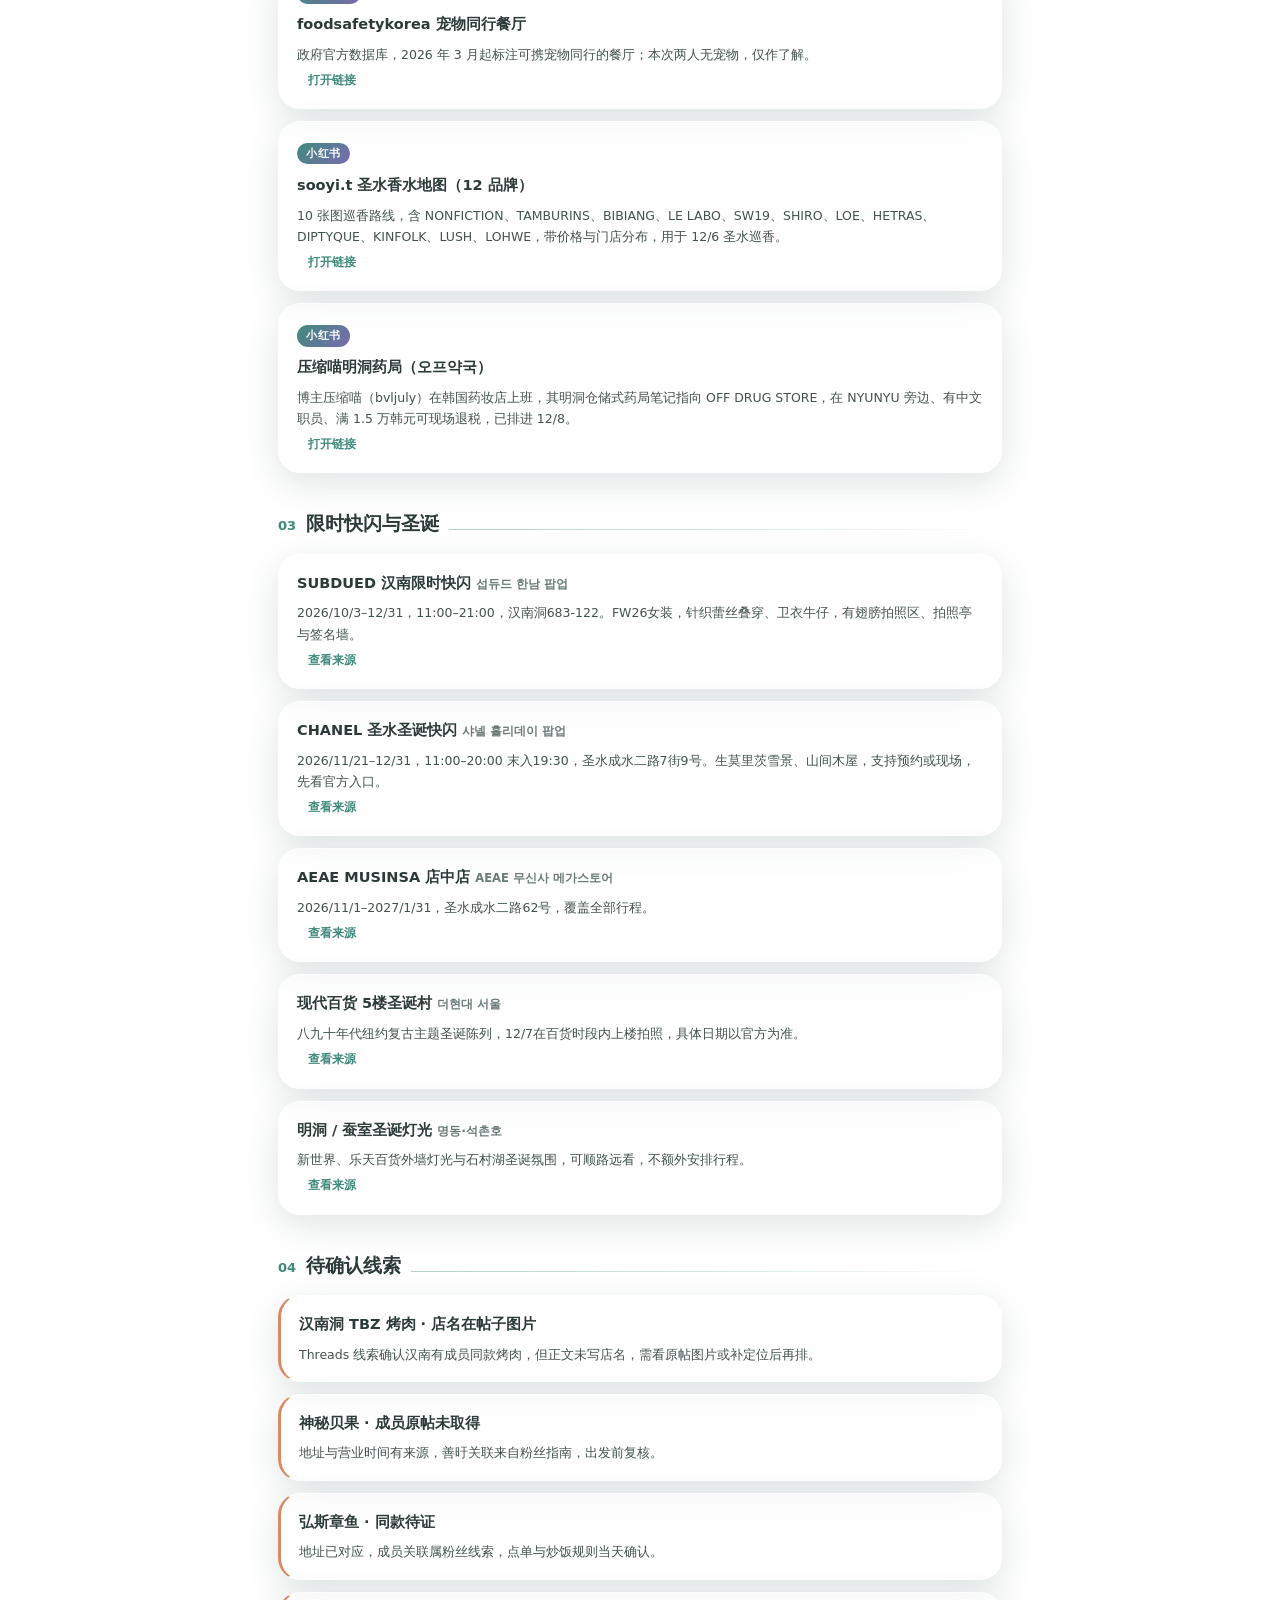
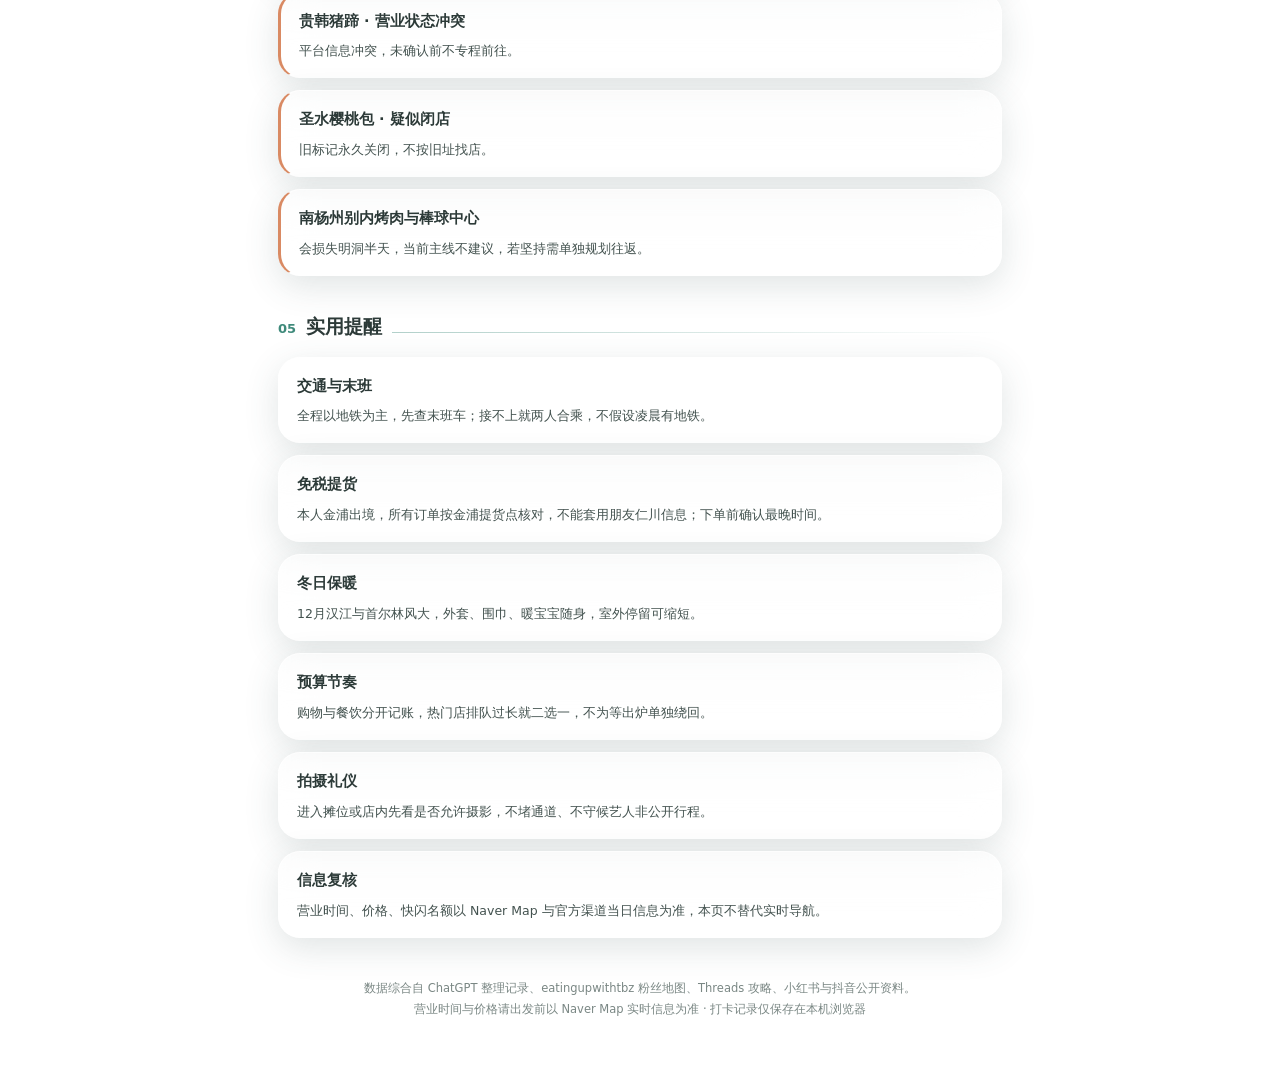
==== commit fb45f8eb: "Keep new-route as the only itinerary and restore matching daily maps" ====
--- a/new-route.html
+++ b/new-route.html
@@ -97,12 +97,12 @@
 @media(max-width:520px){.hero h1{font-size:25px}.tl{grid-template-columns:62px 20px 1fr;gap:0 7px}}
 footer{text-align:center;font-size:11.5px;color:#7a8784;margin-top:40px;line-height:1.8}
 </style>
-<link rel="stylesheet" href="vendor/leaflet.css"><link rel="stylesheet" href="route-map.css?v=newroute1120"><link rel="stylesheet" href="nearby.css"><style>.route-map-section{background:rgba(255,255,255,.45);border:1px solid rgba(255,255,255,.7);border-radius:22px;backdrop-filter:blur(18px);padding:16px;margin:16px 0}.map-layout{display:block}.map-itinerary{max-height:300px;margin-top:14px}.map-toolbar{flex-wrap:wrap}.route-map-section button{cursor:pointer}.day-map-shell{display:none}.day-map-shell.active{display:block}.map-detail h4{font-size:18px}.map-detail a{font-size:13px}.map-heading{flex-wrap:wrap}.geo-map{height:360px} .day-map-shell,.map-main{min-width:0} .map-time,.map-accuracy,.map-footnote{overflow-wrap:anywhere}</style></head>
+<link rel="stylesheet" href="vendor/leaflet.css"><link rel="stylesheet" href="route-map.css?v=food1120"><link rel="stylesheet" href="nearby.css"><style>.route-map-section{background:rgba(255,255,255,.45);border:1px solid rgba(255,255,255,.7);border-radius:22px;backdrop-filter:blur(18px);padding:16px;margin:16px 0}.map-layout{display:block}.map-itinerary{max-height:300px;margin-top:14px}.map-toolbar{flex-wrap:wrap}.route-map-section button{cursor:pointer}.day-map-shell{display:none}.day-map-shell.active{display:block}.map-detail h4{font-size:18px}.map-detail a{font-size:13px}.map-heading{flex-wrap:wrap}.geo-map{height:360px} .day-map-shell,.map-main{min-width:0} .map-time,.map-accuracy,.map-footnote{overflow-wrap:anywhere}</style></head>
 <body>
 <div class="wrap">
   <nav class="glass">
     <a href="#journey">每日路线</a>
-    <a href="#webs">网页概要</a>
+    <a href="#food-wishlist">美食清单</a><a href="#webs">网页概要</a>
     <a href="#popups">限时快闪</a>
     <a href="#todo">待确认</a>
     <a href="#tips">实用提醒</a>
@@ -126,7 +126,8 @@
     <div id="dayview"></div>
   </section>
 
-  <section id="webs">
+  <section id="food-wishlist"><div class="sec-h"><span class="no">FOOD</span><h2>整张美食愿望清单</h2></div><p>截图27项全部保留。已有固定时刻与候选餐次分开标注；写“待选”表示仍需你确认，不代表已安排。预算沿用每人每餐¥20–150，主餐优先¥40–100；暂用₩1,000≈¥5规划，非实时汇率。新增江南咖啡及排骨、猪排与面包会增加全程餐费，旧预算不能原样套用。</p><p>面包曲奇先买小份分食；堂食最低点单、两人锅物份数先核对。每家来源与分店营业单独确认；未读取Naver当前评分，不编造“高分认证”。</p><div class="cards"><article class="lc glass"><span class="cat-tag">品牌待最后确认</span><h4>1. 60계炸鸡（截图60坤）</h4><p><b>12/5回住宿后 · 外卖候选</b><br>60계치킨</p><p>两人共享一只；已有章鱼与面条，按食量决定。先核民宿配送范围，菜单预算与配送费另算。</p><div class="row"><a class="naver" target="_blank" rel="noopener" href="https://map.naver.com/p/search/60%EA%B3%84%EC%B9%98%ED%82%A8">Naver查店</a><a class="naver" target="_blank" rel="noopener" href="https://order.60chicken.com/bbs/content.php?co_id=menu">来源</a></div><label class="check"><input type="checkbox" data-food-check="0"> 已吃到</label></article><article class="lc glass"><span class="cat-tag">原行程已含</span><h4>2. 望远洞刀削面</h4><p><b>12/5原有时段；若晚关门则另择餐次</b><br>홍두깨손칼국수</p><p>晚间到达较晚，不能保证来得及；共享须先问店家最低点单。</p><div class="row"><a class="naver" target="_blank" rel="noopener" href="https://map.naver.com/p/search/%ED%99%8D%EB%91%90%EA%B9%A8%EC%86%90%EC%B9%BC%EA%B5%AD%EC%88%98">Naver查店</a></div><label class="check"><input type="checkbox" data-food-check="1"> 已吃到</label></article><article class="lc glass"><span class="cat-tag">用户保留候选</span><h4>3. 江南芝士排骨</h4><p><b>12/7 19:20–20:30</b><br>고봉당 논현역점</p><p>학동로2길50。平台菜单₩19,000/份；两份加炒饭规划人均¥100–120。</p><div class="row"><a class="naver" target="_blank" rel="noopener" href="https://map.naver.com/p/search/%EA%B3%A0%EB%B4%89%EB%8B%B9%20%EB%85%BC%ED%98%84%EC%97%AD%EC%A0%90">Naver查店</a><a class="naver" target="_blank" rel="noopener" href="https://www.diningcode.com/profile.php?rid=KG07bqTQkgT8">来源</a></div><label class="check"><input type="checkbox" data-food-check="2"> 已吃到</label></article><article class="lc glass"><span class="cat-tag">原行程已含</span><h4>4. 辣炒章鱼锅</h4><p><b>12/5 18:45–19:45</b><br>홍스쭈꾸미 홍대본점</p><p>两人份主餐，炒饭是否含套餐现场核对；不再同餐加另一大锅。</p><div class="row"><a class="naver" target="_blank" rel="noopener" href="https://map.naver.com/p/search/%ED%99%8D%EC%8A%A4%EC%AD%88%EA%BE%B8%EB%AF%B8%20%ED%99%8D%EB%8C%80%EB%B3%B8%EC%A0%90">Naver查店</a></div><label class="check"><input type="checkbox" data-food-check="3"> 已吃到</label></article><article class="lc glass"><span class="cat-tag">用户已确认</span><h4>5. 合井最强金炸猪排</h4><p><b>12/6 11:00–11:45</b><br>최강금돈까스</p><p>월드컵로3길31-30。每人一份，人均规划¥80–110；不是承诺现价。</p><div class="row"><a class="naver" target="_blank" rel="noopener" href="https://map.naver.com/p/search/%EC%B5%9C%EA%B0%95%EA%B8%88%EB%8F%88%EA%B9%8C%EC%8A%A4">Naver查店</a><a class="naver" target="_blank" rel="noopener" href="https://www.diningcode.com/profile.php?rid=GqBuHRHeRpXw">来源</a></div><label class="check"><input type="checkbox" data-food-check="4"> 已吃到</label></article><article class="lc glass"><span class="cat-tag">用户认可候选</span><h4>6. 弘大水排骨</h4><p><b>西区主餐替换候选 · 餐次待选</b><br>연남물갈비</p><p>동교로25길37。平台列两人份₩42,000；有午休，不能当随到随吃的小食。</p><div class="row"><a class="naver" target="_blank" rel="noopener" href="https://map.naver.com/p/search/%EC%97%B0%EB%82%A8%EB%AC%BC%EA%B0%88%EB%B9%84">Naver查店</a><a class="naver" target="_blank" rel="noopener" href="https://polle.com/place/1FQ9Qr/연남물갈비">来源</a></div><label class="check"><input type="checkbox" data-food-check="5"> 已吃到</label></article><article class="lc glass"><span class="cat-tag">菜单确认；成员原帖待证</span><h4>7. 郑成灿汉堡候选</h4><p><b>明洞／西区沿途外带候选</b><br>맘스터치 화이트갈릭싸이버거</p><p>Mom’s Touch白蒜酱鸡腿堡；官方列有此款，部分页面标季节供应，门店库存再核。共享一个尝味，不额外买两套套餐。</p><div class="row"><a class="naver" target="_blank" rel="noopener" href="https://map.naver.com/p/search/%EB%A7%98%EC%8A%A4%ED%84%B0%EC%B9%98%20%ED%99%94%EC%9D%B4%ED%8A%B8%EA%B0%88%EB%A6%AD%EC%8B%B8%EC%9D%B4%EB%B2%84%EA%B1%B0">Naver查店</a><a class="naver" target="_blank" rel="noopener" href="https://order.momstouch.co.kr/momsmall/menu.jsp?menu_cd=001">来源</a></div><label class="check"><input type="checkbox" data-food-check="6"> 已吃到</label></article><article class="lc glass"><span class="cat-tag">具体店待确认</span><h4>8. 梨大茄子饭</h4><p><b>12/8新村周边备选 · 餐次待选</b><br>이대 가지덮밥</p><p>搜索出现모미지식당线索，尚未可靠确认与截图同店、现地址及营业；不建立精确门牌导航。</p><div class="row"><a class="naver" target="_blank" rel="noopener" href="https://map.naver.com/p/search/%EC%9D%B4%EB%8C%80%20%EA%B0%80%EC%A7%80%EB%8D%AE%EB%B0%A5">Naver查店</a></div><label class="check"><input type="checkbox" data-food-check="7"> 已吃到</label></article><article class="lc glass"><span class="cat-tag">品牌门店入口已找到</span><h4>9. BR冰淇淋</h4><p><b>沿途分店 · 外带候选</b><br>배스킨라빈스</p><p>Baskin Robbins，选最小份分享；具体口味、附近分店与当日营业用官方查店。</p><div class="row"><a class="naver" target="_blank" rel="noopener" href="https://map.naver.com/p/search/%EB%B0%B0%EC%8A%A4%ED%82%A8%EB%9D%BC%EB%B9%88%EC%8A%A4">Naver查店</a><a class="naver" target="_blank" rel="noopener" href="https://www.baskinrobbins.co.kr/store/map.php">来源</a></div><label class="check"><input type="checkbox" data-food-check="8"> 已吃到</label></article><article class="lc glass"><span class="cat-tag">已在同段安排</span><h4>10. 韩贞仙</h4><p><b>12/6 15:50–16:15</b><br>한정선 성수</p><p>与盐面包合计25分钟；麻薯先买两枚共享，排队超时二选一。</p><div class="row"><a class="naver" target="_blank" rel="noopener" href="https://map.naver.com/p/search/%ED%95%9C%EC%A0%95%EC%84%A0%20%EC%84%B1%EC%88%98">Naver查店</a></div><label class="check"><input type="checkbox" data-food-check="9"> 已吃到</label></article><article class="lc glass"><span class="cat-tag">原行程已含</span><h4>11. 善旴贝果</h4><p><b>12/5 17:30–18:00</b><br>수상한베이글 홍대</p><p>先外带一两个，不叠加每人饮品；成员点单仍以粉丝线索标注。</p><div class="row"><a class="naver" target="_blank" rel="noopener" href="https://map.naver.com/p/search/%EC%88%98%EC%83%81%ED%95%9C%EB%B2%A0%EC%9D%B4%EA%B8%80%20%ED%99%8D%EB%8C%80">Naver查店</a></div><label class="check"><input type="checkbox" data-food-check="10"> 已吃到</label></article><article class="lc glass"><span class="cat-tag">候选待用户认店</span><h4>12. 弘大蒜香面包</h4><p><b>西区外带候选 · 时段待选</b><br>만동제과 연남점</p><p>연희로32。主打蒜香法棍，平台列11–21点；不因写着21点而保证晚间有货。</p><div class="row"><a class="naver" target="_blank" rel="noopener" href="https://map.naver.com/p/search/%EB%A7%8C%EB%8F%99%EC%A0%9C%EA%B3%BC%20%EC%97%B0%EB%82%A8%EC%A0%90">Naver查店</a><a class="naver" target="_blank" rel="noopener" href="https://www.diningcode.com/profile.php?rid=cuKdqeKhJVcb">来源</a></div><label class="check"><input type="checkbox" data-food-check="11"> 已吃到</label></article><article class="lc glass"><span class="cat-tag">具体店与辣度待选</span><h4>13. 辣鸡爪</h4><p><b>民宿外卖／西区夜宵替换</b><br>닭발</p><p>锅类先核两人起点。外卖与炸鸡择晚安排，不能默认共吃两份完整夜宵。</p><div class="row"><a class="naver" target="_blank" rel="noopener" href="https://map.naver.com/p/search/%EB%8B%AD%EB%B0%9C">Naver查店</a></div><label class="check"><input type="checkbox" data-food-check="12"> 已吃到</label></article><article class="lc glass"><span class="cat-tag">原行程已含</span><h4>14. 9900烤牛肠</h4><p><b>12/8 16:00–17:30</b><br>착한곱창 신촌</p><p>9,900是原帖单份线索，最低份数、当前菜单需复核；不把两人总价当9,900。</p><div class="row"><a class="naver" target="_blank" rel="noopener" href="https://map.naver.com/p/search/%EC%B0%A9%ED%95%9C%EA%B3%B1%EC%B0%BD%20%EC%8B%A0%EC%B4%8C">Naver查店</a></div><label class="check"><input type="checkbox" data-food-check="13"> 已吃到</label></article><article class="lc glass"><span class="cat-tag">品牌未指定</span><h4>15. 核桃包</h4><p><b>站区／百货 · 外带候选</b><br>호두과자</p><p>先按核桃形红豆点心理解；若指核桃奶油夹心款，需再认图。买最小包，两人分食。</p><div class="row"><a class="naver" target="_blank" rel="noopener" href="https://map.naver.com/p/search/%ED%98%B8%EB%91%90%EA%B3%BC%EC%9E%90">Naver查店</a></div><label class="check"><input type="checkbox" data-food-check="14"> 已吃到</label></article><article class="lc glass"><span class="cat-tag">已找到多家可选</span><h4>16. 迪拜软曲奇</h4><p><b>弘大／合井外带候选</b><br>두바이 쫀득쿠키</p><p>候选Happy Bear Day合井店；平台菜单出现₩4,900/枚。优先买一枚分享，库存和口味当天核实。</p><div class="row"><a class="naver" target="_blank" rel="noopener" href="https://map.naver.com/p/search/%EB%91%90%EB%B0%94%EC%9D%B4%20%EC%AB%80%EB%93%9D%EC%BF%A0%ED%82%A4">Naver查店</a><a class="naver" target="_blank" rel="noopener" href="https://www.diningcode.com/profile.php?rid=tugUB4oLIZEA">来源</a></div><label class="check"><input type="checkbox" data-food-check="15"> 已吃到</label></article><article class="lc glass"><span class="cat-tag">顺路候选</span><h4>17. 土豆脊骨汤</h4><p><b>12/6圣水备餐 · 与已选主餐冲突</b><br>소문난성수감자탕</p><p>연무장길45。单人汤碗或两人小锅须查菜单；可替换其他正餐，未新增第三顿必吃主餐。</p><div class="row"><a class="naver" target="_blank" rel="noopener" href="https://map.naver.com/p/search/%EC%86%8C%EB%AC%B8%EB%82%9C%EC%84%B1%EC%88%98%EA%B0%90%EC%9E%90%ED%83%95">Naver查店</a><a class="naver" target="_blank" rel="noopener" href="https://www.diningcode.com/profile.php?rid=jAL2mG45kQKq">来源</a></div><label class="check"><input type="checkbox" data-food-check="16"> 已吃到</label></article><article class="lc glass"><span class="cat-tag">店名候选</span><h4>18. 一只鸡</h4><p><b>东大门额外主餐候选 · 待选餐次</b><br>진옥화할매원조닭한마리</p><p>종로40가길18。一整只需占一顿主餐，不能塞进购物移动的十分钟；当前菜单和排队待复核。</p><div class="row"><a class="naver" target="_blank" rel="noopener" href="https://map.naver.com/p/search/%EC%A7%84%EC%98%A5%ED%99%94%ED%95%A0%EB%A7%A4%EC%9B%90%EC%A1%B0%EB%8B%AD%ED%95%9C%EB%A7%88%EB%A6%AC">Naver查店</a><a class="naver" target="_blank" rel="noopener" href="https://www.youtube.com/watch?v=ZkvgOy3ZorY">来源</a></div><label class="check"><input type="checkbox" data-food-check="17"> 已吃到</label></article><article class="lc glass"><span class="cat-tag">店名未指定</span><h4>19. 冻酸奶</h4><p><b>住宿外卖或沿途 · 待选品牌</b><br>요아정 / 요거트 아이스크림</p><p>不自动等同下面的요거보라。先选最小基础份，共享并控制水果、蜂巢等加料。</p><div class="row"><a class="naver" target="_blank" rel="noopener" href="https://map.naver.com/p/search/%EC%9A%94%EC%95%84%EC%A0%95%20/%20%EC%9A%94%EA%B1%B0%ED%8A%B8%20%EC%95%84%EC%9D%B4%EC%8A%A4%ED%81%AC%EB%A6%BC">Naver查店</a></div><label class="check"><input type="checkbox" data-food-check="18"> 已吃到</label></article><article class="lc glass"><span class="cat-tag">分店与具体产品待核</span><h4>20. 요거보라</h4><p><b>沿途The Venti店中店候选</b><br>요거보라</p><p>并非所有The Venti都卖；酸奶糯米糍与冻酸奶不是同一种，先核菜单。</p><div class="row"><a class="naver" target="_blank" rel="noopener" href="https://map.naver.com/p/search/%EC%9A%94%EA%B1%B0%EB%B3%B4%EB%9D%BC">Naver查店</a></div><label class="check"><input type="checkbox" data-food-check="19"> 已吃到</label></article><article class="lc glass"><span class="cat-tag">用户优先保留</span><h4>21. Ugly Bakery</h4><p><b>12/6 12:05–12:35</b><br>어글리베이커리</p><p>월드컵로13길73。公开资料列周一二休、12点开；选1–2个外带。需复核官方临休。</p><div class="row"><a class="naver" target="_blank" rel="noopener" href="https://map.naver.com/p/search/%EC%96%B4%EA%B8%80%EB%A6%AC%EB%B2%A0%EC%9D%B4%EC%BB%A4%EB%A6%AC">Naver查店</a><a class="naver" target="_blank" rel="noopener" href="https://hongsi.io/place/p/0671bc67-102d-45f5-9257-b2af2d030be5">来源</a></div><label class="check"><input type="checkbox" data-food-check="20"> 已吃到</label></article><article class="lc glass"><span class="cat-tag">已在同段安排</span><h4>22. 盐面包</h4><p><b>12/6 15:50–16:15</b><br>자연도소금빵 성수</p><p>与韩贞仙同段，先核最低售卖组数；能否只买单个以门店为准。</p><div class="row"><a class="naver" target="_blank" rel="noopener" href="https://map.naver.com/p/search/%EC%9E%90%EC%97%B0%EB%8F%84%EC%86%8C%EA%B8%88%EB%B9%B5%20%EC%84%B1%EC%88%98">Naver查店</a></div><label class="check"><input type="checkbox" data-food-check="21"> 已吃到</label></article><article class="lc glass"><span class="cat-tag">品牌确认；分店待选</span><h4>23. 카페인중독华夫饼</h4><p><b>民宿外卖／沿途分店候选</b><br>카페인중독</p><p>与Nesisabun分开保留。先选基础奶油款共享一份，门店配送范围及营业另核。</p><div class="row"><a class="naver" target="_blank" rel="noopener" href="https://map.naver.com/p/search/%EC%B9%B4%ED%8E%98%EC%9D%B8%EC%A4%91%EB%8F%85">Naver查店</a><a class="naver" target="_blank" rel="noopener" href="https://linktr.ee/caffeineismcompany">来源</a></div><label class="check"><input type="checkbox" data-food-check="22"> 已吃到</label></article><article class="lc glass"><span class="cat-tag">草莓具体款与季节供应待核</span><h4>24. 猛犸象草莓拿铁</h4><p><b>沿途外带饮品候选</b><br>매머드커피 딸기라떼</p><p>官网有草莓系列与春季新品记录，不能据此保证12月同款在售；如缺货需征求是否换款。</p><div class="row"><a class="naver" target="_blank" rel="noopener" href="https://map.naver.com/p/search/%EB%A7%A4%EB%A8%B8%EB%93%9C%EC%BB%A4%ED%94%BC%20%EB%94%B8%EA%B8%B0%EB%9D%BC%EB%96%BC">Naver查店</a><a class="naver" target="_blank" rel="noopener" href="https://www.mmthcoffee.com/">来源</a></div><label class="check"><input type="checkbox" data-food-check="23"> 已吃到</label></article><article class="lc glass"><span class="cat-tag">用户已确认</span><h4>25. 狎鸥亭Woodyzip</h4><p><b>12/7 17:50–18:40</b><br>우디집 도산점</p><p>압구정로46길32号2楼。两杯饮品＋共享甜点规划人均¥45–70，非已核实套餐。</p><div class="row"><a class="naver" target="_blank" rel="noopener" href="https://map.naver.com/p/search/%EC%9A%B0%EB%94%94%EC%A7%91%20%EB%8F%84%EC%82%B0%EC%A0%90">Naver查店</a><a class="naver" target="_blank" rel="noopener" href="https://www.diningcode.com/profile.php?rid=sukYGwD9lmaa">来源</a></div><label class="check"><input type="checkbox" data-food-check="24"> 已吃到</label></article><article class="lc glass"><span class="cat-tag">店名已对应</span><h4>26. NesiSabun华夫饼</h4><p><b>延南洞甜品候选 · 待选时段</b><br>네시사분</p><p>성미산로190-8，平台列13–22点、周二可能14点才开。咖啡店堂食留45–60分钟，不能当十分钟外带站。</p><div class="row"><a class="naver" target="_blank" rel="noopener" href="https://map.naver.com/p/search/%EB%84%A4%EC%8B%9C%EC%82%AC%EB%B6%84">Naver查店</a><a class="naver" target="_blank" rel="noopener" href="https://www.catchtable.net/discovery/catchtable-pick-foodie-travel-spots-in-hongdae-seoul.html">来源</a></div><label class="check"><input type="checkbox" data-food-check="25"> 已吃到</label></article><article class="lc glass"><span class="cat-tag">疑似对应截图；待最终认店</span><h4>27. 弘大Boseung</h4><p><b>西区备餐候选 · 待选餐次</b><br>보승회관 홍대직영점</p><p>어울마당로131。汤饭与水煮肉为主，适合单人餐；不会自动当成已确认土豆脊骨汤同款。</p><div class="row"><a class="naver" target="_blank" rel="noopener" href="https://map.naver.com/p/search/%EB%B3%B4%EC%8A%B9%ED%9A%8C%EA%B4%80%20%ED%99%8D%EB%8C%80%EC%A7%81%EC%98%81%EC%A0%90">Naver查店</a><a class="naver" target="_blank" rel="noopener" href="https://hong.todaybest.kr/view.php?id=526">来源</a></div><label class="check"><input type="checkbox" data-food-check="26"> 已吃到</label></article></div></section>
+<section id="webs">
     <div class="sec-h"><span class="no">02</span><h2>聊天记录全部网页概要</h2><span class="rule"></span></div>
     <div class="cards" id="webcards"></div>
   </section>
@@ -154,158 +155,801 @@
 
 <script>
 const DAYS = [
-{
-  date:"12.05", wk:"周六", h:"落地放行李 · 弘大贝果章鱼与望远刀削面",
-  route:"金浦 → 长安洞放行李 → 弘大入口 → 善旴贝果外带 → 逛弘大 → 弘斯章鱼 → 望远홍두깨刀削面",
-  intro:"按你确认先放行李，再回到西边弘大。一晚要凑贝果、章鱼、刀削面三样，安排贝果外带当餐前小食、章鱼作主餐、刀削面两人共一碗尝味，避免吃撑。贝果店关得早，到弘大先去贝果；望远与弘大在 6 号线上只隔两站，顺路。",
-  stops:[
-    {tm:"12:25–13:40",title:"金浦落地、入境、取行李",tags:[{t:"入境缓冲约75分钟",go:1}],desc:"韩国时间比北京快1小时。延误则后续顺延，朋友自行从仁川入境、互不接送。"},
-    {tm:"13:40–15:30",title:"5号线 → 长安洞住宿侧",tags:[{t:"金浦机场5号线往市区",go:1}],desc:"坐到踏十里/长汉坪后接驳，含列车、出站、公交或短程车留110分钟。"},
-    {tm:"15:30–16:00",title:"民宿放行李、轻装出门",tags:[{t:"随身带护照/返程信息/充电宝",go:1}],desc:"保暖外套随身，行李放下后轻装折返市区。"},
-    {tm:"16:00–17:30",title:"长安洞 → 弘大入口",tags:[{t:"5号线至孔德换机场铁路",go:1},{t:"弘大入口8号口",go:1}],desc:"踏十里/长汉坪往傍花方向，孔德 공덕换机场铁路到弘大入口，含换乘步行留90分钟。"},
-    {tm:"17:30–18:00",title:"善旴贝果 · 先外带",kr:"수상한베이글 홍대",member:"金善旴",
-      tags:[{t:"와우산로15길22",go:1},{t:"两人₩10,000–16,000",food:1}],
-      desc:"贝果店关得早，到弘大先买一两个外带，当逛街区的餐前小食并拍照。开门时间需复核，堂食若要求每人点饮品就外带。",
-      naver:"https://map.naver.com/p/search/수상한베이글 홍대"},
-    {tm:"18:00–18:45",title:"逛弘大购物街",kr:"홍대 거리",
-      tags:[{t:"沿街向餐厅方向慢逛",go:1}],
-      desc:"贝果边走边吃，顺看 NYUNYU、as’on 等服装店橱窗，不进店久留，把购物留给后面顺路时段。",
-      naver:"https://map.naver.com/p/search/홍대"},
-    {tm:"18:45–19:45",title:"弘斯辣炒章鱼 · 两人主餐",kr:"홍스쭈꾸미 홍대본점",member:"孙英宰 Eric",
-      tags:[{t:"어울마당로146",go:1},{t:"两人₩34,000–42,000",food:1}],
-      desc:"点 쭈삼겹（章鱼+五花肉）两人份，先问辣度、炒饭是否含套餐。成员关联属粉丝地址匹配线索。",
-      naver:"https://map.naver.com/p/search/홍스쭈꾸미 홍대본점"},
-    {tm:"19:45–20:15",title:"6号线 → 望远站",tags:[{t:"弘大入口往望远2站",go:1},{t:"望远站2号口",go:1}],
-      desc:"两站约10分钟，出站向望远市场走；市场夜间部分摊位收摊，刀削面店多营业到 20–21 点。"},
-    {tm:"20:15–21:00",title:"望远刀削面 · 两人共一碗",kr:"홍두깨손칼국수",
-      tags:[{t:"望远市场内",go:1},{t:"手切刀削面·鳀鱼高汤",food:1},{t:"两人₩8,000–14,000",food:1}],
-      desc:"市场最有名的手切刀削面，现擀现煮、汤头清甜。前面已吃章鱼和贝果，建议两人共一碗尝味，配免费泡菜。",
-      naver:"https://map.naver.com/p/search/홍두깨손칼국수"},
-    {tm:"21:00–22:30",title:"望远直接回长安洞",tags:[{t:"先查全程末班",go:1}],
-      desc:"6号线回孔德换5号线再接驳，接不上就两人合乘，不假设凌晨有地铁。"}
-  ]
-},
-{
-  date:"12.06", wk:"周日", h:"首尔林 → 圣水 → 建大",
-  route:"长安洞 → 首尔林SM楼外 → 圣水购物巡香 → 圣水阁楼贤在套餐 → 建大RODEO夜市",
-  intro:"三点都在城东、2 号线沿线，由北向南再向东。早上先首尔林散步并拍 SM 楼外，中午到圣水集中购物、巡香、吃贤在套餐，傍晚再坐 2 号线到建大逛 RODEO 夜市。圣水香水可按网页概要的笔记挑 3–4 家，不必全逛。",
-  stops:[
-    {tm:"08:00–08:30",title:"简早餐、出门",tags:[{t:"每人₩3,000–5,000",food:1}],desc:"便利店饭团酸奶，穿好走的鞋与保暖外套。"},
-    {tm:"08:30–09:45",title:"5号线 → 王十里 → 水仁盆唐线",tags:[{t:"王十里换乘",go:1},{t:"首尔林5号口",go:1}],
-      desc:"往首尔林方向，含接驳换乘预算60–75分钟。"},
-    {tm:"09:45–10:10",title:"SM 大楼 · 楼外25分钟",kr:"SM엔터테인먼트",member:"Red Velvet 全员",
-      tags:[{t:"왕십리로83-21",go:1}],
-      desc:"首尔林5号口公共空间拍照，可带小卡合照，办公区不参观。",naver:"https://map.naver.com/p/search/SM엔터테인먼트"},
-    {tm:"10:10–10:40",title:"首尔林短散步",kr:"서울숲",
-      tags:[{t:"接延武场3街向圣水",go:1}],
-      desc:"公园入口走30分钟，天气差直接进圣水购物区，不深入。",naver:"https://map.naver.com/p/search/서울숲"},
-    {tm:"10:40–11:25",title:"Matin Kim · 先逛西侧",kr:"마뗑킴 성수 플래그십",tags:[{t:"연무장3길9",go:1},{t:"11:00–20:00",go:1}],
-      desc:"试衣后继续向东，不午后回来。",naver:"https://map.naver.com/p/search/마뗑킴 성수"},
-    {tm:"11:25–12:00",title:"TAMBURINS · 巡香第一站",kr:"탬버린즈 성수",tags:[{t:"연무장5길8",go:1},{t:"11:00–21:00",go:1}],
-      desc:"试香后拍标签，避免多味混在手腕；香水按笔记挑 3–4 家。",naver:"https://map.naver.com/p/search/탬버린즈 성수"},
-    {tm:"12:00–12:50",title:"水芹汤饭 · 午餐",kr:"능동미나리 성수점",tags:[{t:"연무장길42",go:1},{t:"每人₩12,000–17,000",food:1}],
-      desc:"点水芹牛骨汤，生牛肉大盘与酒非默认。",naver:"https://map.naver.com/p/search/능동미나리 성수점"},
-    {tm:"12:50–13:20",title:"韩贞仙 + 盐面包外带",kr:"한정선 / 자연도소금빵",tags:[{t:"2号线4号口",go:1},{t:"两人₩8,000–14,000",food:1}],
-      desc:"水果麻薯买2个分食，盐面包两人一组，排队过长二选一。",naver:"https://map.naver.com/p/search/한정선 성수"},
-    {tm:"13:20–14:00",title:"STAND OIL / 香水续逛",kr:"스탠드오일 성수",tags:[{t:"연무장11길19",go:1},{t:"11:00–20:00",go:1}],
-      desc:"试包确认款式，NONFICTION、LE LABO 等香水顺路挑看，不回头补逛。",naver:"https://map.naver.com/p/search/스탠드오일 성수"},
-    {tm:"14:00–14:40",title:"CHANEL 圣水圣诞快闪",kr:"샤넬 홀리데이 팝업",
-      tags:[{t:"성수이로7가길9",go:1},{t:"11:00–20:00 末入19:30",go:1}],
-      desc:"雪景木屋主题，先看官方预约，排队超时段就略过。",naver:"https://map.naver.com/p/search/샤넬 성수 팝업"},
-    {tm:"14:40–15:40",title:"圣水阁楼 · 贤在套餐",kr:"성수다락",member:"李贤在",
-      tags:[{t:"뚝섬로9길20 2楼",go:1},{t:"两人两道₩34,000–40,000",food:1}],
-      desc:"三楼有应援空间、收据会写 THE BOYZ；蟹肉辣奶油烩饭、奶油洋葱薯条、烤猪颈肉。周日营业需复核。",
-      naver:"https://map.naver.com/p/search/성수다락"},
-    {tm:"15:40–16:20",title:"HAUS NOWHERE 收尾",kr:"하우스 노웨어 서울",tags:[{t:"뚝섬로433",go:1},{t:"11:00–21:00",go:1}],
-      desc:"眼镜与香氛精选40分，同楼也有 TAMBURINS。",naver:"https://map.naver.com/p/search/하우스 노웨어"},
-    {tm:"16:20–17:00",title:"2号线 → 建大入口",tags:[{t:"圣水往建大2站",go:1},{t:"建大入口站",go:1}],
-      desc:"2号线向东两站约15分钟，出站即建大 RODEO 街区。"},
-    {tm:"17:00–19:30",title:"建大 RODEO · 夜市与 Common Ground",kr:"건대 로데오거리 / 커먼그라운드",
-      tags:[{t:"蓝色集装箱商场",go:1},{t:"夜市小吃两人₩16,000–26,000",food:1}],
-      desc:"先逛 Common Ground 集装箱商场买潮牌，再沿 RODEO 街吃夜市小吃，年轻商圈氛围足。",
-      naver:"https://map.naver.com/p/search/커먼그라운드"},
-    {tm:"19:30–21:00",title:"建大 → 长安洞",tags:[{t:"2号线王十里换5号线",go:1},{t:"先查末班",go:1}],
-      desc:"含接驳留80分钟，接不上两人合乘。"}
-  ]
-},
-{
-  date:"12.07", wk:"周一", h:"汝矣岛购物 · 现代百货与汉江公园",
-  route:"长安洞 → 汝矣岛现代百货 → 5楼圣诞村 → 汝矣岛汉江公园 → 回程",
-  intro:"今天节奏放慢，集中在汝矣岛一个区域。下午逛现代百货（含 5 楼纽约复古圣诞村），傍晚步行到汝矣岛汉江公园看江景、喝热饮，周一百货人相对少。",
-  stops:[
-    {tm:"09:00–10:15",title:"住宿 → 汝矣岛",tags:[{t:"5号线往汝矣岛",go:1},{t:"汝矣岛3号口地下连通",go:1}],
-      desc:"接驳加换乘留75分钟，3号口经地下连接通道进百货。"},
-    {tm:"10:30–13:00",title:"现代百货 · 上午购物",kr:"더현대 서울",
-      tags:[{t:"여의대로108",go:1},{t:"服装包包约2.5小时",go:1}],
-      desc:"先逛服装、包包与鞋履，B1 甜品区可作午间休息。这是百货不是免税店。",
-      naver:"https://map.naver.com/p/search/더현대 서울"},
-    {tm:"13:00–14:00",title:"百货内午餐",tags:[{t:"两人₩24,000–36,000",food:1}],
-      desc:"B1 美食区或餐厅层解决，避开外面冷风，顺便休息。"},
-    {tm:"14:00–15:30",title:"5楼圣诞村 + 续逛",kr:"더현대 서울 5층",
-      tags:[{t:"八九十年代纽约复古主题",go:1}],
-      desc:"上楼拍圣诞村陈列，再回头补买上午看中的款，结账留足时间。",
-      naver:"https://map.naver.com/p/search/더현대 서울"},
-    {tm:"15:30–15:50",title:"步行到汝矣渡口公园",tags:[{t:"走人行过街设施",go:1}],desc:"向汉江走约20分钟，不穿车道。"},
-    {tm:"15:50–16:40",title:"汝矣岛汉江公园 · 热饮江景",kr:"여의도한강공원",
-      tags:[{t:"汝矣渡口2/3号口",go:1},{t:"两人₩8,000–14,000",food:1}],
-      desc:"便利店各买一杯热饮或共享小食，近入口拍江景，12 月风大、室外控制在 40 分钟内。",
-      naver:"https://map.naver.com/p/search/여의도한강공원"},
-    {tm:"16:40–18:00",title:"汝矣岛 → 长安洞",tags:[{t:"5号线回程",go:1}],
-      desc:"今天结束早，回住宿附近吃晚餐、整理前几天的购物，为明洞+新村养足精神。"}
-  ]
-},
-{
-  date:"12.08", wk:"周二", h:"明洞购物 → 新村9900烤牛肠",
-  route:"长安洞 → 明洞新世界/乐天免税 → NYUNYU → OFF药局 → 大创 → 新村착한곱창 → 新村商圈",
-  intro:"白天在明洞集中扫免税和药妆，傍晚坐地铁到新村吃 9900 烤牛肠、逛年轻商圈。明洞与新村之间地铁约 20–30 分钟。착한곱창 16:00 才开门，安排在晚餐时段。",
-  stops:[
-    {tm:"08:30–09:30",title:"住宿 → 明洞",tags:[{t:"5号线换4号线至会贤",go:1},{t:"会贤7号口",go:1}],
-      desc:"含接驳换乘留60分钟，先到新世界方向。"},
-    {tm:"09:30–10:30",title:"新世界免税 · 明洞起点",kr:"신세계면세점 명동",
-      tags:[{t:"퇴계로77 본점10楼",go:1},{t:"周二至20:00",go:1}],
-      desc:"先核香水美妆最终价与金浦提货，问清最晚下单时间。",
-      naver:"https://map.naver.com/p/search/신세계면세점 명동"},
-    {tm:"10:30–11:15",title:"乐天免税 · 明洞本店",kr:"롯데면세점 명동본점",
-      tags:[{t:"을지로30 百货9–12楼",go:1},{t:"09:30–20:00",go:1}],
-      desc:"比较同容量香水美妆，免税楼层与普通百货区分。",
-      naver:"https://map.naver.com/p/search/롯데면세점 명동본점"},
-    {tm:"11:15–12:15",title:"明洞服装美妆街",tags:[{t:"每家先挑款再试",go:1}],
-      desc:"沿明洞主街挑主流品牌，顺路看圣诞灯光。"},
-    {tm:"12:15–13:00",title:"明洞简午餐",tags:[{t:"人均₩8,000–12,000",food:1}],desc:"留肚子给晚上的烤牛肠，午餐从简。"},
-    {tm:"13:00–13:50",title:"NYUNYU WORLD",kr:"뉴뉴월드 명동점",tags:[{t:"명동6길30 B1–4楼",go:1},{t:"4号线6号口",go:1}],
-      desc:"集中买饰品，OFF 药局就在旁边。",naver:"https://map.naver.com/p/search/뉴뉴월드 명동점"},
-    {tm:"13:50–14:40",title:"OFF 药局 · 压缩喵同款",kr:"오프약국 OFF DRUG STORE",
-      tags:[{t:"명동4길26 1楼",go:1},{t:"10:00–24:00",go:1},{t:"中文职员·现场退税",go:1}],
-      desc:"就在 NYUNYU 旁边，仓储式药妆折扣大，满 1.5 万韩元可现场退税，按需做功课。博主压缩喵（bvljuly）在此上班。",
-      naver:"https://map.naver.com/p/search/오프약국 명동"},
-    {tm:"14:40–15:10",title:"大创明洞站店",kr:"다이소 명동역점",tags:[{t:"퇴계로134-1",go:1}],
-      desc:"文具、旅行收纳、角色周边快逛，控制时间。",naver:"https://map.naver.com/p/search/다이소 명동역점"},
-    {tm:"15:10–16:00",title:"明洞 → 新村",tags:[{t:"地铁至新村约20–30分钟",go:1},{t:"新村站",go:1}],
-      desc:"착한곱창 16:00 开门，到点正好入场。"},
-    {tm:"16:00–17:30",title:"착한곱창 · 9900烤牛肠",kr:"착한곱창",
-      tags:[{t:"新村站步行6分钟",go:1},{t:"모듬구이 9,900/份",food:1},{t:"月~土16:00–01:00",go:1}],
-      desc:"招牌烤牛肠拼盘、大肠每份都 9900 韩元，两人点拼盘加大肠，配米饭和汤，性价比高。周二正常营业。",
-      naver:"https://map.naver.com/p/search/착한곱창 신촌"},
-    {tm:"17:30–19:30",title:"新村商圈逛街",kr:"신촌 거리",
-      tags:[{t:"年轻学生商圈",go:1}],
-      desc:"沿延世路逛潮牌、美妆和咖啡，价格比明洞亲民，顺路买最后伴手礼。",
-      naver:"https://map.naver.com/p/search/신촌"},
-    {tm:"19:30–21:00",title:"新村 → 长安洞",tags:[{t:"先查末班",go:1}],
-      desc:"地铁接驳回住宿，到家先收行李，次日按送机节奏出门。"}
-  ]
-},
-{
-  date:"12.09", wk:"周三", h:"退房送机 · 金浦13:30返程",
-  route:"长安洞退房 → 5号线 → 金浦机场 → 退税 → 提货 → 登机",
-  intro:"按13:30金浦返程倒推，11:30前到机场，不安排市内新景点。朋友仁川行程不套用。",
-  stops:[
-    {tm:"07:45–08:30",title:"退房、早餐、检查物品",tags:[{t:"护照/登机信息/退税单",go:1}],desc:"确认无遗漏，按房东要求归还钥匙。"},
-    {tm:"08:30–09:30",title:"接驳 → 5号线 → 金浦",tags:[{t:"预留约60分钟",go:1}],desc:"含接驳与候车，不压点。"},
-    {tm:"09:30–11:30",title:"金浦机场办理值机",tags:[{t:"国际航班提前2小时",go:1}],desc:"核对行李、登机口与安检时间。"},
-    {tm:"11:30–12:30",title:"退税与免税提货",tags:[{t:"先退税再提货",go:1}],desc:"按标识办理，确认提货点与登机口距离。"},
-    {tm:"12:30–13:30",title:"登机、返程",tags:[{t:"留意登机口变更",go:1}],desc:"登机前留足步行时间。"}
-  ]
-}
+  {
+    "date": "12.05",
+    "wk": "周六",
+    "h": "落地放行李 · 弘大贝果章鱼与望远刀削面",
+    "route": "金浦 → 长安洞放行李 → 弘大入口 → 善旴贝果外带 → 逛弘大 → 弘斯章鱼 → 望远홍두깨刀削面",
+    "intro": "按你确认先放行李，再回到西边弘大。一晚要凑贝果、章鱼、刀削面三样，安排贝果外带当餐前小食、章鱼作主餐、刀削面两人共一碗尝味，避免吃撑。贝果店关得早，到弘大先去贝果；望远与弘大在 6 号线上只隔两站，顺路。",
+    "stops": [
+      {
+        "tm": "12:25–13:40",
+        "title": "金浦落地、入境、取行李",
+        "tags": [
+          {
+            "t": "入境缓冲约75分钟",
+            "go": 1
+          }
+        ],
+        "desc": "韩国时间比北京快1小时。延误则后续顺延，朋友自行从仁川入境、互不接送。"
+      },
+      {
+        "tm": "13:40–15:30",
+        "title": "5号线 → 长安洞住宿侧",
+        "tags": [
+          {
+            "t": "金浦机场5号线往市区",
+            "go": 1
+          }
+        ],
+        "desc": "坐到踏十里/长汉坪后接驳，含列车、出站、公交或短程车留110分钟。"
+      },
+      {
+        "tm": "15:30–16:00",
+        "title": "民宿放行李、轻装出门",
+        "tags": [
+          {
+            "t": "随身带护照/返程信息/充电宝",
+            "go": 1
+          }
+        ],
+        "desc": "保暖外套随身，行李放下后轻装折返市区。"
+      },
+      {
+        "tm": "16:00–17:30",
+        "title": "长安洞 → 弘大入口",
+        "tags": [
+          {
+            "t": "5号线至孔德换机场铁路",
+            "go": 1
+          },
+          {
+            "t": "弘大入口8号口",
+            "go": 1
+          }
+        ],
+        "desc": "踏十里/长汉坪往傍花方向，孔德 공덕换机场铁路到弘大入口，含换乘步行留90分钟。"
+      },
+      {
+        "tm": "17:30–18:00",
+        "title": "善旴贝果 · 先外带",
+        "kr": "수상한베이글 홍대",
+        "member": "金善旴",
+        "tags": [
+          {
+            "t": "와우산로15길22",
+            "go": 1
+          },
+          {
+            "t": "两人₩10,000–16,000",
+            "food": 1
+          }
+        ],
+        "desc": "贝果店关得早，到弘大先买一两个外带，当逛街区的餐前小食并拍照。开门时间需复核，堂食若要求每人点饮品就外带。",
+        "naver": "https://map.naver.com/p/search/수상한베이글 홍대"
+      },
+      {
+        "tm": "18:00–18:45",
+        "title": "逛弘大购物街",
+        "kr": "홍대 거리",
+        "tags": [
+          {
+            "t": "沿街向餐厅方向慢逛",
+            "go": 1
+          }
+        ],
+        "desc": "贝果边走边吃，顺看 NYUNYU、as’on 等服装店橱窗，不进店久留，把购物留给后面顺路时段。",
+        "naver": "https://map.naver.com/p/search/홍대"
+      },
+      {
+        "tm": "18:45–19:45",
+        "title": "弘斯辣炒章鱼 · 两人主餐",
+        "kr": "홍스쭈꾸미 홍대본점",
+        "member": "孙英宰 Eric",
+        "tags": [
+          {
+            "t": "어울마당로146",
+            "go": 1
+          },
+          {
+            "t": "两人₩34,000–42,000",
+            "food": 1
+          }
+        ],
+        "desc": "点 쭈삼겹（章鱼+五花肉）两人份，先问辣度、炒饭是否含套餐。成员关联属粉丝地址匹配线索。",
+        "naver": "https://map.naver.com/p/search/홍스쭈꾸미 홍대본점"
+      },
+      {
+        "tm": "19:45–20:15",
+        "title": "6号线 → 望远站",
+        "tags": [
+          {
+            "t": "弘大入口往望远2站",
+            "go": 1
+          },
+          {
+            "t": "望远站2号口",
+            "go": 1
+          }
+        ],
+        "desc": "两站约10分钟，出站向望远市场走；市场夜间部分摊位收摊，刀削面店多营业到 20–21 点。"
+      },
+      {
+        "tm": "20:15–21:00",
+        "title": "望远刀削面 · 两人共一碗",
+        "kr": "홍두깨손칼국수",
+        "tags": [
+          {
+            "t": "望远市场内",
+            "go": 1
+          },
+          {
+            "t": "手切刀削面·鳀鱼高汤",
+            "food": 1
+          },
+          {
+            "t": "两人₩8,000–14,000",
+            "food": 1
+          }
+        ],
+        "desc": "市场最有名的手切刀削面，现擀现煮、汤头清甜。前面已吃章鱼和贝果，建议两人共一碗尝味，配免费泡菜。",
+        "naver": "https://map.naver.com/p/search/홍두깨손칼국수"
+      },
+      {
+        "tm": "21:00–22:30",
+        "title": "望远直接回长安洞",
+        "tags": [
+          {
+            "t": "先查全程末班",
+            "go": 1
+          }
+        ],
+        "desc": "6号线回孔德换5号线再接驳，接不上就两人合乘，不假设凌晨有地铁。"
+      }
+    ]
+  },
+  {
+    "date": "12.06",
+    "wk": "周日",
+    "h": "合井最强金→望远Ugly→SM／圣水→建大短逛",
+    "route": "长安洞 → 最强金合井 → Ugly Bakery望远 → SM楼外 → 首尔林 → 圣水 → 建大",
+    "intro": "按你确认优先最强金与Ugly，圣水下午至晚间保留约6小时，建大压缩为40分钟。Ugly公开资料列12点开、周一周二休，星期日安排仍需核对临时公告。原水芹汤饭保留为备餐候选；当天已有猪排午餐与阁楼晚餐，不把第三顿主餐写成必吃。",
+    "stops": [
+      {
+        "tm": "09:15–10:45",
+        "title": "住宿 → 合井",
+        "desc": "踏十里/长汉坪5号线至孔德，换6号线至合井；含住宿接驳、换乘及步行留90分钟。合井8号口方向按门牌走。",
+        "tags": []
+      },
+      {
+        "tm": "10:45–11:00",
+        "title": "等开门、核实现场菜单",
+        "desc": "不把提前到店当作可以提前入场；若排队超过30分钟，后面必须压缩建大或购物机动。",
+        "tags": []
+      },
+      {
+        "tm": "11:00–11:45",
+        "title": "最强金合井 · 早午餐",
+        "desc": "已选B店。两人按各一份定食预留，不假定能两人只点一份；当前菜单价格待现场核实，人均规划¥80–110。",
+        "tags": [
+          {
+            "t": "월드컵로3길31-30",
+            "go": 1
+          },
+          {
+            "t": "合井8号口方向",
+            "go": 1
+          }
+        ],
+        "kr": "최강금돈까스",
+        "naver": "https://map.naver.com/p/search/%EC%B5%9C%EA%B0%95%EA%B8%88%EB%8F%88%EA%B9%8C%EC%8A%A4"
+      },
+      {
+        "tm": "11:45–12:05",
+        "title": "合井 → 望远Ugly",
+        "desc": "按当天人行导航或短程交通，留20分钟；带行李购物袋少时步行较方便。",
+        "tags": []
+      },
+      {
+        "tm": "12:05–12:35",
+        "title": "Ugly Bakery · 外带一份分享",
+        "desc": "用户优先保留。只买1–2个面包分食或次日早餐，排队超过本时段优先少买，避免挤掉圣水。资料有20/21点关门差异，安排开门后。",
+        "tags": [
+          {
+            "t": "월드컵로13길73",
+            "go": 1
+          },
+          {
+            "t": "资料：12点开，周一二休",
+            "go": 1
+          }
+        ],
+        "kr": "어글리베이커리",
+        "naver": "https://map.naver.com/p/search/%EC%96%B4%EA%B8%80%EB%A6%AC%EB%B2%A0%EC%9D%B4%EC%BB%A4%EB%A6%AC"
+      },
+      {
+        "tm": "12:35–13:50",
+        "title": "望远 → 首尔林SM",
+        "desc": "望远6号线往孔德，换5号线至王十里，再换水仁盆唐线至首尔林；75分钟包含步行与换乘，周日实际候车当日查。",
+        "tags": []
+      },
+      {
+        "tm": "13:50–14:15",
+        "title": "SM 大楼 · 楼外25分钟",
+        "kr": "SM엔터테인먼트",
+        "member": "Red Velvet 全员",
+        "tags": [
+          {
+            "t": "왕십리로83-21",
+            "go": 1
+          }
+        ],
+        "desc": "首尔林5号口公共空间拍照，可带小卡合照，办公区不参观。",
+        "naver": "https://map.naver.com/p/search/SM엔터테인먼트"
+      },
+      {
+        "tm": "14:15–14:30",
+        "title": "首尔林短散步",
+        "kr": "서울숲",
+        "tags": [
+          {
+            "t": "接延武场3街向圣水",
+            "go": 1
+          }
+        ],
+        "desc": "公园入口走30分钟，天气差直接进圣水购物区，不深入。",
+        "naver": "https://map.naver.com/p/search/서울숲"
+      },
+      {
+        "tm": "14:30–15:15",
+        "title": "Matin Kim · 先逛西侧",
+        "kr": "마뗑킴 성수 플래그십",
+        "tags": [
+          {
+            "t": "연무장3길9",
+            "go": 1
+          },
+          {
+            "t": "11:00–20:00",
+            "go": 1
+          }
+        ],
+        "desc": "试衣后继续向东，不午后回来。",
+        "naver": "https://map.naver.com/p/search/마뗑킴 성수"
+      },
+      {
+        "tm": "15:15–15:50",
+        "title": "TAMBURINS · 巡香第一站",
+        "kr": "탬버린즈 성수",
+        "tags": [
+          {
+            "t": "연무장5길8",
+            "go": 1
+          },
+          {
+            "t": "11:00–21:00",
+            "go": 1
+          }
+        ],
+        "desc": "试香后拍标签，避免多味混在手腕；香水按笔记挑 3–4 家。",
+        "naver": "https://map.naver.com/p/search/탬버린즈 성수"
+      },
+      {
+        "tm": "15:50–16:15",
+        "title": "韩贞仙 + 盐面包外带",
+        "kr": "한정선 / 자연도소금빵",
+        "tags": [
+          {
+            "t": "2号线4号口",
+            "go": 1
+          },
+          {
+            "t": "两人₩8,000–14,000",
+            "food": 1
+          }
+        ],
+        "desc": "水果麻薯买2个分食，盐面包两人一组，排队过长二选一。",
+        "naver": "https://map.naver.com/p/search/한정선 성수"
+      },
+      {
+        "tm": "16:15–17:00",
+        "title": "STAND OIL / 香水续逛",
+        "kr": "스탠드오일 성수",
+        "tags": [
+          {
+            "t": "연무장11길19",
+            "go": 1
+          },
+          {
+            "t": "11:00–20:00",
+            "go": 1
+          }
+        ],
+        "desc": "试包确认款式，NONFICTION、LE LABO 等香水顺路挑看，不回头补逛。",
+        "naver": "https://map.naver.com/p/search/스탠드오일 성수"
+      },
+      {
+        "tm": "17:00–17:40",
+        "title": "CHANEL 圣水圣诞快闪",
+        "kr": "샤넬 홀리데이 팝업",
+        "tags": [
+          {
+            "t": "성수이로7가길9",
+            "go": 1
+          },
+          {
+            "t": "11:00–20:00 末入19:30",
+            "go": 1
+          }
+        ],
+        "desc": "雪景木屋主题，先看官方预约，排队超时段就略过。",
+        "naver": "https://map.naver.com/p/search/샤넬 성수 팝업"
+      },
+      {
+        "tm": "17:40–18:40",
+        "title": "圣水阁楼 · 贤在套餐",
+        "kr": "성수다락",
+        "member": "李贤在",
+        "tags": [
+          {
+            "t": "뚝섬로9길20 2楼",
+            "go": 1
+          },
+          {
+            "t": "两人两道₩34,000–40,000",
+            "food": 1
+          }
+        ],
+        "desc": "三楼有应援空间、收据会写 THE BOYZ；蟹肉辣奶油烩饭、奶油洋葱薯条、烤猪颈肉。周日营业需复核。",
+        "naver": "https://map.naver.com/p/search/성수다락"
+      },
+      {
+        "tm": "18:40–19:40",
+        "title": "圣水服装与香氛 · 补足购物",
+        "desc": "挑前进方向的MUSINSA、服装与香氛店，具体分店按当日地图。时间包含相邻街区步行；不强制每家消费。",
+        "tags": [],
+        "kr": "무신사 성수",
+        "naver": "https://map.naver.com/p/search/%EB%AC%B4%EC%8B%A0%EC%82%AC%20%EC%84%B1%EC%88%98"
+      },
+      {
+        "tm": "19:40–20:20",
+        "title": "HAUS NOWHERE 收尾",
+        "kr": "하우스 노웨어 서울",
+        "tags": [
+          {
+            "t": "뚝섬로433",
+            "go": 1
+          },
+          {
+            "t": "11:00–21:00",
+            "go": 1
+          }
+        ],
+        "desc": "眼镜与香氛精选40分，同楼也有 TAMBURINS。",
+        "naver": "https://map.naver.com/p/search/하우스 노웨어"
+      },
+      {
+        "tm": "20:20–21:00",
+        "title": "圣水 → 建大",
+        "desc": "2号线圣水到建大入口是相邻一站；总40分钟包含从最后一家店步行到站、候车、出站和去街区，不是列车需要40分钟。",
+        "tags": []
+      },
+      {
+        "tm": "21:00–21:40",
+        "title": "建大RODEO · 短逛",
+        "desc": "建大压缩为40分钟。Common Ground若当晚开放且来得及可短看，先查最后入场，不保证晚间能逛完所有店。",
+        "tags": [],
+        "kr": "건대 로데오거리 / 커먼그라운드",
+        "naver": "https://map.naver.com/p/search/%EA%B1%B4%EB%8C%80%20%EB%A1%9C%EB%8D%B0%EC%98%A4%EA%B1%B0%EB%A6%AC%20/%20%EC%BB%A4%EB%A8%BC%EA%B7%B8%EB%9D%BC%EC%9A%B4%EB%93%9C"
+      },
+      {
+        "tm": "21:40–23:00",
+        "title": "建大 → 长安洞",
+        "desc": "按当日导航经王十里/君子换5号线，留80分钟含住宿接驳，先查末班。",
+        "tags": []
+      }
+    ]
+  },
+  {
+    "date": "12.07",
+    "wk": "周一",
+    "h": "现代百货与汉江 → 狎鸥亭Woodyzip → 江南芝士排骨候选",
+    "route": "长安洞 → 现代百货 → 汝矣岛汉江 → 狎鸥亭Woodyzip → 论岘高峰堂候选 → 长安洞",
+    "intro": "今天节奏放慢，集中在汝矣岛一个区域。下午逛现代百货（含 5 楼纽约复古圣诞村），傍晚步行到汝矣岛汉江公园看江景、喝热饮，周一百货人相对少。 已确认加入江南晚间支线；高峰堂作为芝士排骨候选，未预约、份数和12月营业仍需店家确认。交通与咖啡、排骨消费另计。",
+    "stops": [
+      {
+        "tm": "09:00–10:15",
+        "title": "住宿 → 汝矣岛",
+        "tags": [
+          {
+            "t": "5号线往汝矣岛",
+            "go": 1
+          },
+          {
+            "t": "汝矣岛3号口地下连通",
+            "go": 1
+          }
+        ],
+        "desc": "接驳加换乘留75分钟，3号口经地下连接通道进百货。"
+      },
+      {
+        "tm": "10:30–13:00",
+        "title": "现代百货 · 上午购物",
+        "kr": "더현대 서울",
+        "tags": [
+          {
+            "t": "여의대로108",
+            "go": 1
+          },
+          {
+            "t": "服装包包约2.5小时",
+            "go": 1
+          }
+        ],
+        "desc": "先逛服装、包包与鞋履，B1 甜品区可作午间休息。这是百货不是免税店。",
+        "naver": "https://map.naver.com/p/search/더현대 서울"
+      },
+      {
+        "tm": "13:00–14:00",
+        "title": "百货内午餐",
+        "tags": [
+          {
+            "t": "两人₩24,000–36,000",
+            "food": 1
+          }
+        ],
+        "desc": "B1 美食区或餐厅层解决，避开外面冷风，顺便休息。"
+      },
+      {
+        "tm": "14:00–15:30",
+        "title": "5楼圣诞村 + 续逛",
+        "kr": "더현대 서울 5층",
+        "tags": [
+          {
+            "t": "八九十年代纽约复古主题",
+            "go": 1
+          }
+        ],
+        "desc": "上楼拍圣诞村陈列，再回头补买上午看中的款，结账留足时间。",
+        "naver": "https://map.naver.com/p/search/더현대 서울"
+      },
+      {
+        "tm": "15:30–15:50",
+        "title": "步行到汝矣渡口公园",
+        "tags": [
+          {
+            "t": "走人行过街设施",
+            "go": 1
+          }
+        ],
+        "desc": "向汉江走约20分钟，不穿车道。"
+      },
+      {
+        "tm": "15:50–16:40",
+        "title": "汝矣岛汉江公园 · 热饮江景",
+        "kr": "여의도한강공원",
+        "tags": [
+          {
+            "t": "汝矣渡口2/3号口",
+            "go": 1
+          },
+          {
+            "t": "两人₩8,000–14,000",
+            "food": 1
+          }
+        ],
+        "desc": "便利店各买一杯热饮或共享小食，近入口拍江景，12 月风大、室外控制在 40 分钟内。",
+        "naver": "https://map.naver.com/p/search/여의도한강공원"
+      },
+      {
+        "tm": "16:40–17:50",
+        "title": "汝矣岛 → 狎鸥亭Woodyzip",
+        "desc": "按当天地图比较9号线换乘或合乘，留70分钟含站内步行；不把两处当成同一街区。",
+        "tags": []
+      },
+      {
+        "tm": "17:50–18:40",
+        "title": "Woodyzip 도산점 · 用户确认",
+        "desc": "原木咖啡店，规划每人一杯、两人共享一份甜点，人均约¥45–70。菜单所列特色包括奶油拿铁与牛角包冰淇淋；当前菜单现场核实。",
+        "tags": [
+          {
+            "t": "압구정로46길32号2楼",
+            "go": 1
+          },
+          {
+            "t": "狎鸥亭罗德奥5号口方向",
+            "go": 1
+          }
+        ],
+        "kr": "우디집 도산점",
+        "naver": "https://map.naver.com/p/search/%EC%9A%B0%EB%94%94%EC%A7%91%20%EB%8F%84%EC%82%B0%EC%A0%90"
+      },
+      {
+        "tm": "18:40–19:20",
+        "title": "狎鸥亭 → 论岘",
+        "desc": "两人合乘或当天公共交通导航，留40分钟含候车；费用不计入餐费。",
+        "tags": []
+      },
+      {
+        "tm": "19:20–20:30",
+        "title": "江南芝士排骨 · 高峰堂候选",
+        "desc": "고봉당 논현역점。平台菜单列芝士排骨₩19,000/份，暂按两份＋共享炒饭规划人均¥100–120；最低点单、是否另加芝士及营业以店家为准。",
+        "tags": [
+          {
+            "t": "학동로2길50号1楼",
+            "go": 1
+          },
+          {
+            "t": "候选 · 未预约",
+            "go": 1
+          }
+        ],
+        "kr": "고봉당 논현역점",
+        "naver": "https://map.naver.com/p/search/%EA%B3%A0%EB%B4%89%EB%8B%B9%20%EB%85%BC%ED%98%84%EC%97%AD%EC%A0%90"
+      },
+      {
+        "tm": "20:30–22:00",
+        "title": "论岘 → 长安洞",
+        "desc": "导航比较7号线至君子换5号线等方案，留90分钟含步行与住宿接驳；先查全程末班。",
+        "tags": []
+      }
+    ]
+  },
+  {
+    "date": "12.08",
+    "wk": "周二",
+    "h": "明洞购物 → 新村9900烤牛肠",
+    "route": "长安洞 → 明洞新世界/乐天免税 → NYUNYU → OFF药局 → 大创 → 新村착한곱창 → 新村商圈",
+    "intro": "白天在明洞集中扫免税和药妆，傍晚坐地铁到新村吃 9900 烤牛肠、逛年轻商圈。明洞与新村之间地铁约 20–30 分钟。착한곱창 16:00 才开门，安排在晚餐时段。",
+    "stops": [
+      {
+        "tm": "08:30–09:30",
+        "title": "住宿 → 明洞",
+        "tags": [
+          {
+            "t": "5号线换4号线至会贤",
+            "go": 1
+          },
+          {
+            "t": "会贤7号口",
+            "go": 1
+          }
+        ],
+        "desc": "含接驳换乘留60分钟，先到新世界方向。"
+      },
+      {
+        "tm": "09:30–10:30",
+        "title": "新世界免税 · 明洞起点",
+        "kr": "신세계면세점 명동",
+        "tags": [
+          {
+            "t": "퇴계로77 본점10楼",
+            "go": 1
+          },
+          {
+            "t": "周二至20:00",
+            "go": 1
+          }
+        ],
+        "desc": "先核香水美妆最终价与金浦提货，问清最晚下单时间。",
+        "naver": "https://map.naver.com/p/search/신세계면세점 명동"
+      },
+      {
+        "tm": "10:30–11:15",
+        "title": "乐天免税 · 明洞本店",
+        "kr": "롯데면세점 명동본점",
+        "tags": [
+          {
+            "t": "을지로30 百货9–12楼",
+            "go": 1
+          },
+          {
+            "t": "09:30–20:00",
+            "go": 1
+          }
+        ],
+        "desc": "比较同容量香水美妆，免税楼层与普通百货区分。",
+        "naver": "https://map.naver.com/p/search/롯데면세점 명동본점"
+      },
+      {
+        "tm": "11:15–12:15",
+        "title": "明洞服装美妆街",
+        "tags": [
+          {
+            "t": "每家先挑款再试",
+            "go": 1
+          }
+        ],
+        "desc": "沿明洞主街挑主流品牌，顺路看圣诞灯光。"
+      },
+      {
+        "tm": "12:15–13:00",
+        "title": "明洞简午餐",
+        "tags": [
+          {
+            "t": "人均₩8,000–12,000",
+            "food": 1
+          }
+        ],
+        "desc": "留肚子给晚上的烤牛肠，午餐从简。"
+      },
+      {
+        "tm": "13:00–13:50",
+        "title": "NYUNYU WORLD",
+        "kr": "뉴뉴월드 명동점",
+        "tags": [
+          {
+            "t": "명동6길30 B1–4楼",
+            "go": 1
+          },
+          {
+            "t": "4号线6号口",
+            "go": 1
+          }
+        ],
+        "desc": "集中买饰品，OFF 药局就在旁边。",
+        "naver": "https://map.naver.com/p/search/뉴뉴월드 명동점"
+      },
+      {
+        "tm": "13:50–14:40",
+        "title": "OFF 药局 · 压缩喵同款",
+        "kr": "오프약국 OFF DRUG STORE",
+        "tags": [
+          {
+            "t": "명동4길26 1楼",
+            "go": 1
+          },
+          {
+            "t": "10:00–24:00",
+            "go": 1
+          },
+          {
+            "t": "中文职员·现场退税",
+            "go": 1
+          }
+        ],
+        "desc": "就在 NYUNYU 旁边，仓储式药妆折扣大，满 1.5 万韩元可现场退税，按需做功课。博主压缩喵（bvljuly）在此上班。",
+        "naver": "https://map.naver.com/p/search/오프약국 명동"
+      },
+      {
+        "tm": "14:40–15:10",
+        "title": "大创明洞站店",
+        "kr": "다이소 명동역점",
+        "tags": [
+          {
+            "t": "퇴계로134-1",
+            "go": 1
+          }
+        ],
+        "desc": "文具、旅行收纳、角色周边快逛，控制时间。",
+        "naver": "https://map.naver.com/p/search/다이소 명동역점"
+      },
+      {
+        "tm": "15:10–16:00",
+        "title": "明洞 → 新村",
+        "tags": [
+          {
+            "t": "地铁至新村约20–30分钟",
+            "go": 1
+          },
+          {
+            "t": "新村站",
+            "go": 1
+          }
+        ],
+        "desc": "착한곱창 16:00 开门，到点正好入场。"
+      },
+      {
+        "tm": "16:00–17:30",
+        "title": "착한곱창 · 9900烤牛肠",
+        "kr": "착한곱창",
+        "tags": [
+          {
+            "t": "新村站步行6分钟",
+            "go": 1
+          },
+          {
+            "t": "모듬구이 9,900/份",
+            "food": 1
+          },
+          {
+            "t": "月~土16:00–01:00",
+            "go": 1
+          }
+        ],
+        "desc": "招牌烤牛肠拼盘、大肠每份都 9900 韩元，两人点拼盘加大肠，配米饭和汤，性价比高。周二正常营业。",
+        "naver": "https://map.naver.com/p/search/착한곱창 신촌"
+      },
+      {
+        "tm": "17:30–19:30",
+        "title": "新村商圈逛街",
+        "kr": "신촌 거리",
+        "tags": [
+          {
+            "t": "年轻学生商圈",
+            "go": 1
+          }
+        ],
+        "desc": "沿延世路逛潮牌、美妆和咖啡，价格比明洞亲民，顺路买最后伴手礼。",
+        "naver": "https://map.naver.com/p/search/신촌"
+      },
+      {
+        "tm": "19:30–21:00",
+        "title": "新村 → 长安洞",
+        "tags": [
+          {
+            "t": "先查末班",
+            "go": 1
+          }
+        ],
+        "desc": "地铁接驳回住宿，到家先收行李，次日按送机节奏出门。"
+      }
+    ]
+  },
+  {
+    "date": "12.09",
+    "wk": "周三",
+    "h": "退房送机 · 金浦13:30返程",
+    "route": "长安洞退房 → 5号线 → 金浦机场 → 退税 → 提货 → 登机",
+    "intro": "按13:30金浦返程倒推，11:30前到机场，不安排市内新景点。朋友仁川行程不套用。",
+    "stops": [
+      {
+        "tm": "07:45–08:30",
+        "title": "退房、早餐、检查物品",
+        "tags": [
+          {
+            "t": "护照/登机信息/退税单",
+            "go": 1
+          }
+        ],
+        "desc": "确认无遗漏，按房东要求归还钥匙。"
+      },
+      {
+        "tm": "08:30–09:30",
+        "title": "接驳 → 5号线 → 金浦",
+        "tags": [
+          {
+            "t": "预留约60分钟",
+            "go": 1
+          }
+        ],
+        "desc": "含接驳与候车，不压点。"
+      },
+      {
+        "tm": "09:30–11:30",
+        "title": "金浦机场办理值机",
+        "tags": [
+          {
+            "t": "国际航班提前2小时",
+            "go": 1
+          }
+        ],
+        "desc": "核对行李、登机口与安检时间。"
+      },
+      {
+        "tm": "11:30–12:30",
+        "title": "退税与免税提货",
+        "tags": [
+          {
+            "t": "先退税再提货",
+            "go": 1
+          }
+        ],
+        "desc": "按标识办理，确认提货点与登机口距离。"
+      },
+      {
+        "tm": "12:30–13:30",
+        "title": "登机、返程",
+        "tags": [
+          {
+            "t": "留意登机口变更",
+            "go": 1
+          }
+        ],
+        "desc": "登机前留足步行时间。"
+      }
+    ]
+  }
 ];
 
 const WEBS=[
@@ -442,5 +1086,5 @@
 }
 renderAll();
 </script>
-<script src="vendor/leaflet.js"></script><script src="route-data.js?v=newroute1120"></script><script src="new-map-init.js?v=newroute1120"></script><script src="route-map.js?v=newroute1120"></script><script src="nearby.js?v=newroute1120"></script></body>
+<script src="vendor/leaflet.js"></script><script src="route-data.js?v=food1120"></script><script src="new-map-init.js?v=food1120"></script><script src="route-map.js?v=food1120"></script><script src="nearby.js?v=food1120"></script><script>(()=>{let saved=[];try{saved=JSON.parse(localStorage.getItem('seoul-food-wishlist')||'[]');if(!Array.isArray(saved))saved=[]}catch{}document.querySelectorAll('[data-food-check]').forEach(el=>{el.checked=saved.includes(el.dataset.foodCheck);el.onchange=()=>{saved=el.checked?[...new Set([...saved,el.dataset.foodCheck])]:saved.filter(x=>x!==el.dataset.foodCheck);try{localStorage.setItem('seoul-food-wishlist',JSON.stringify(saved))}catch{}}})})();</script></body>
 </html>
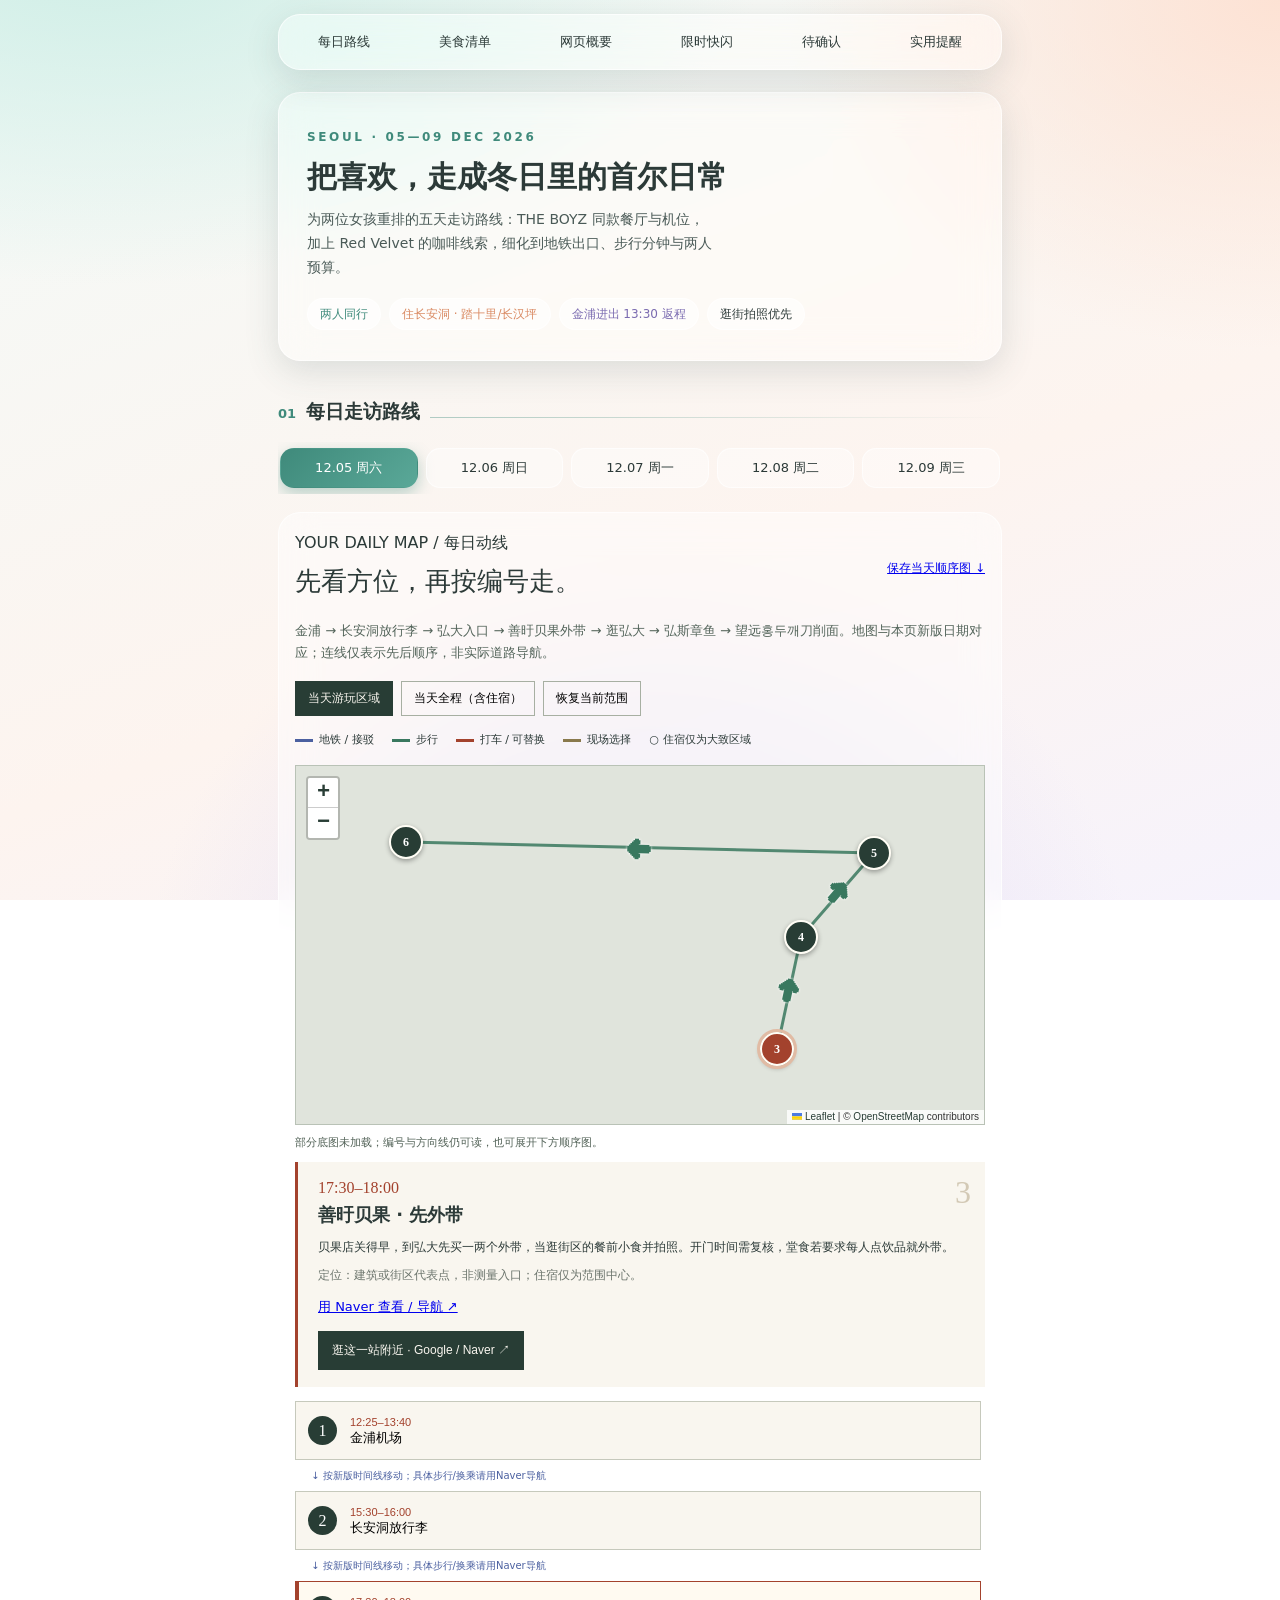
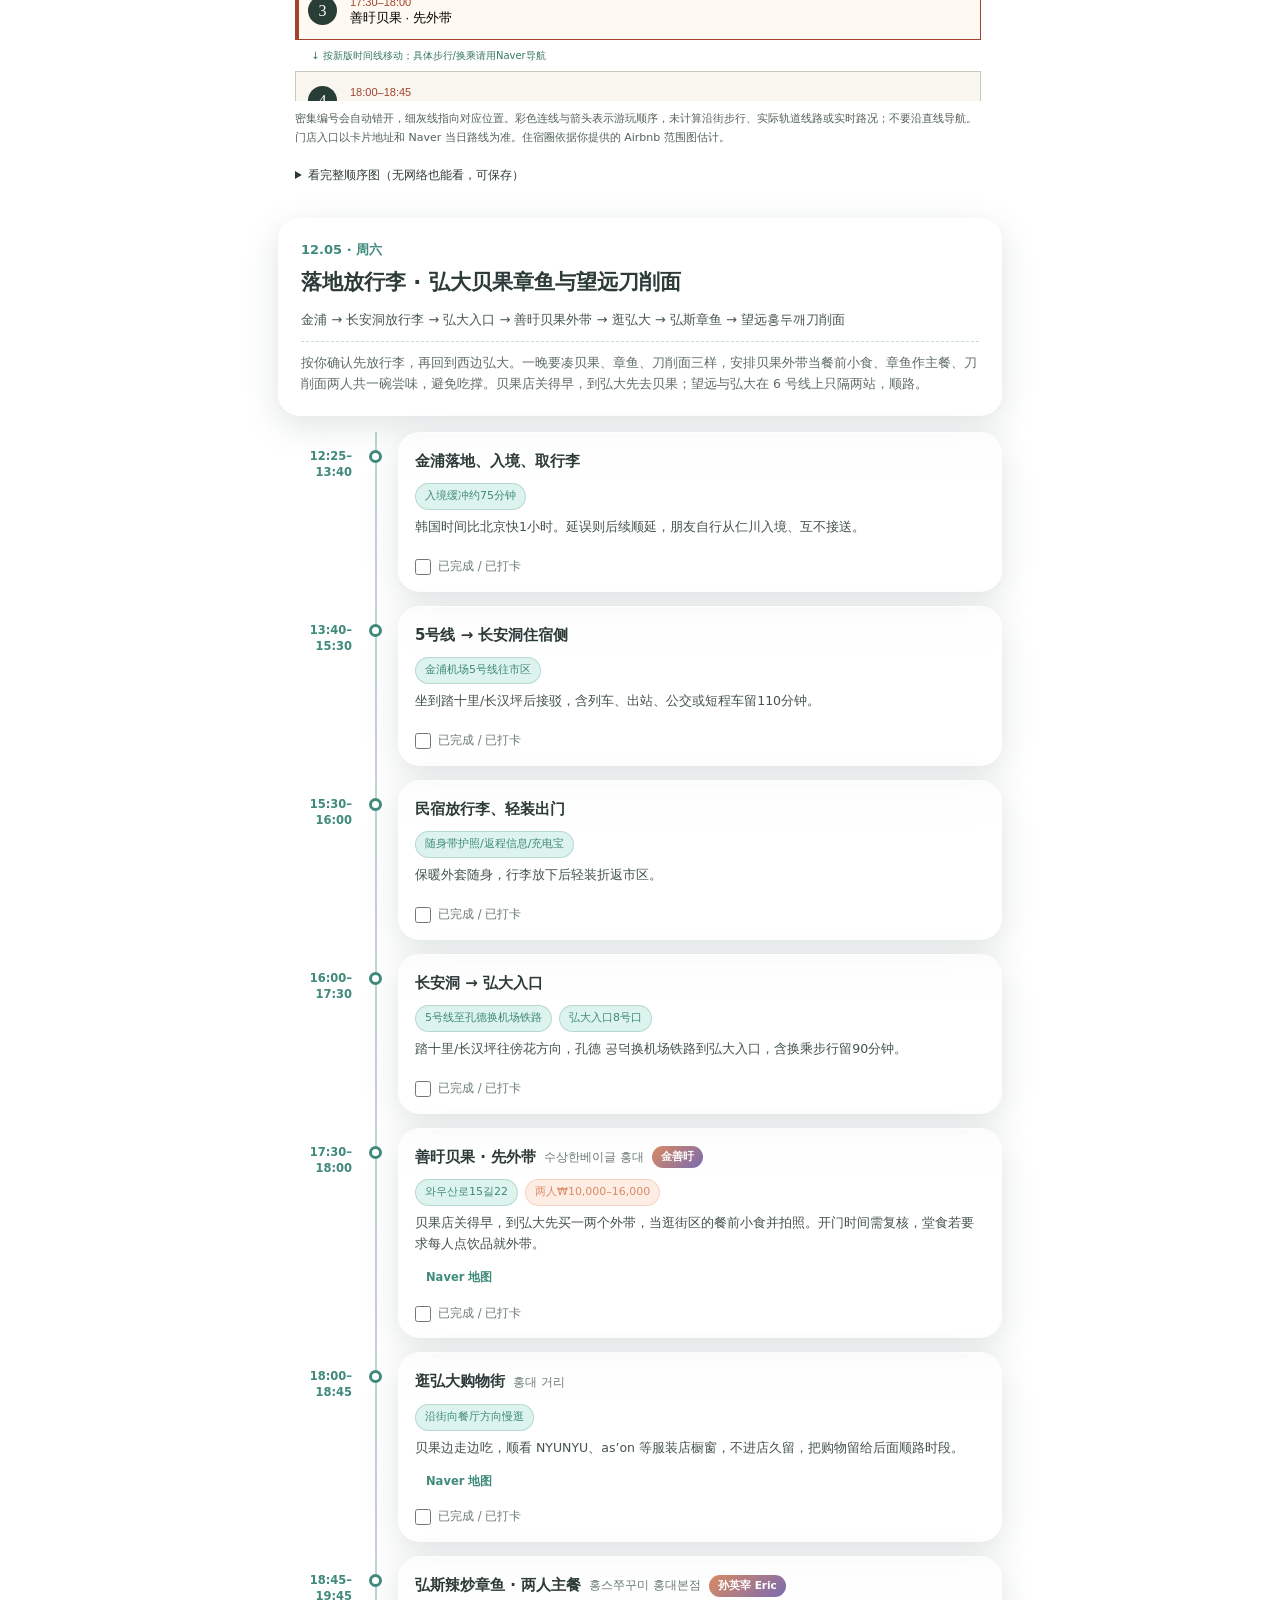
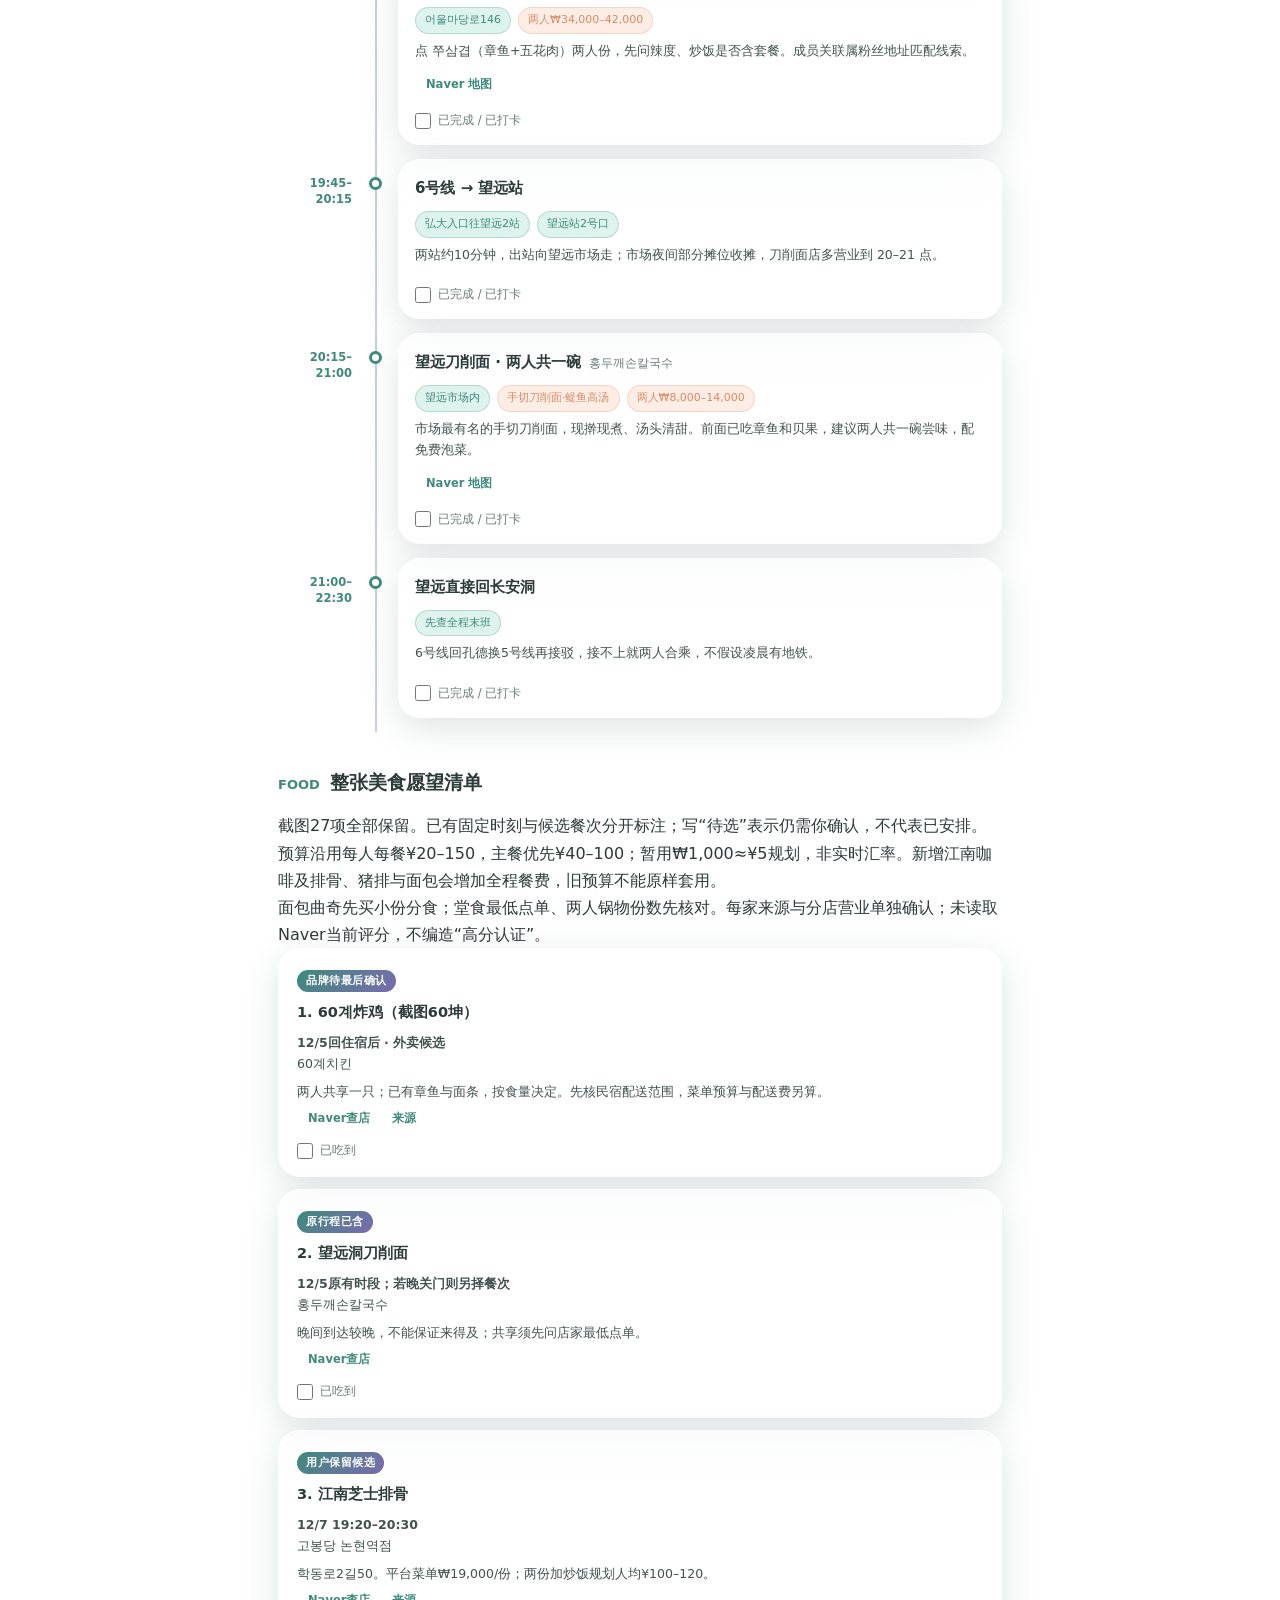
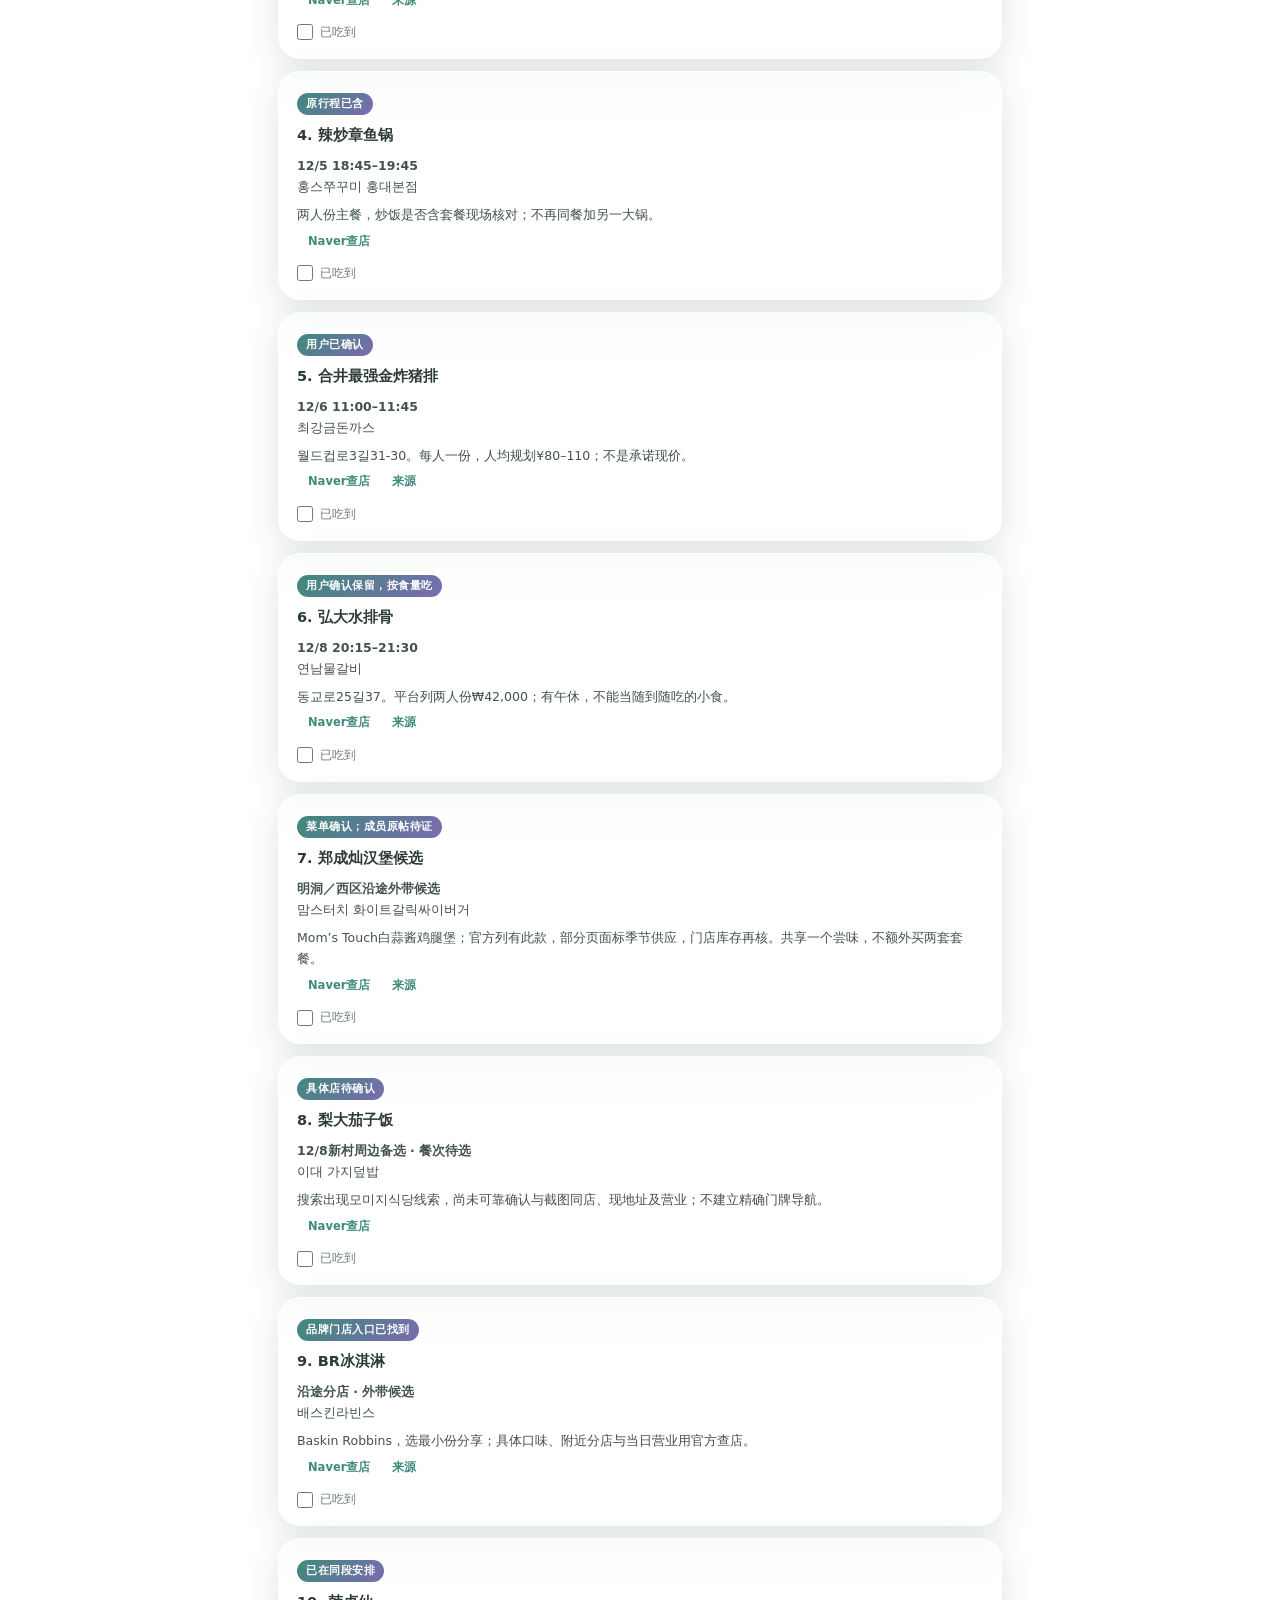
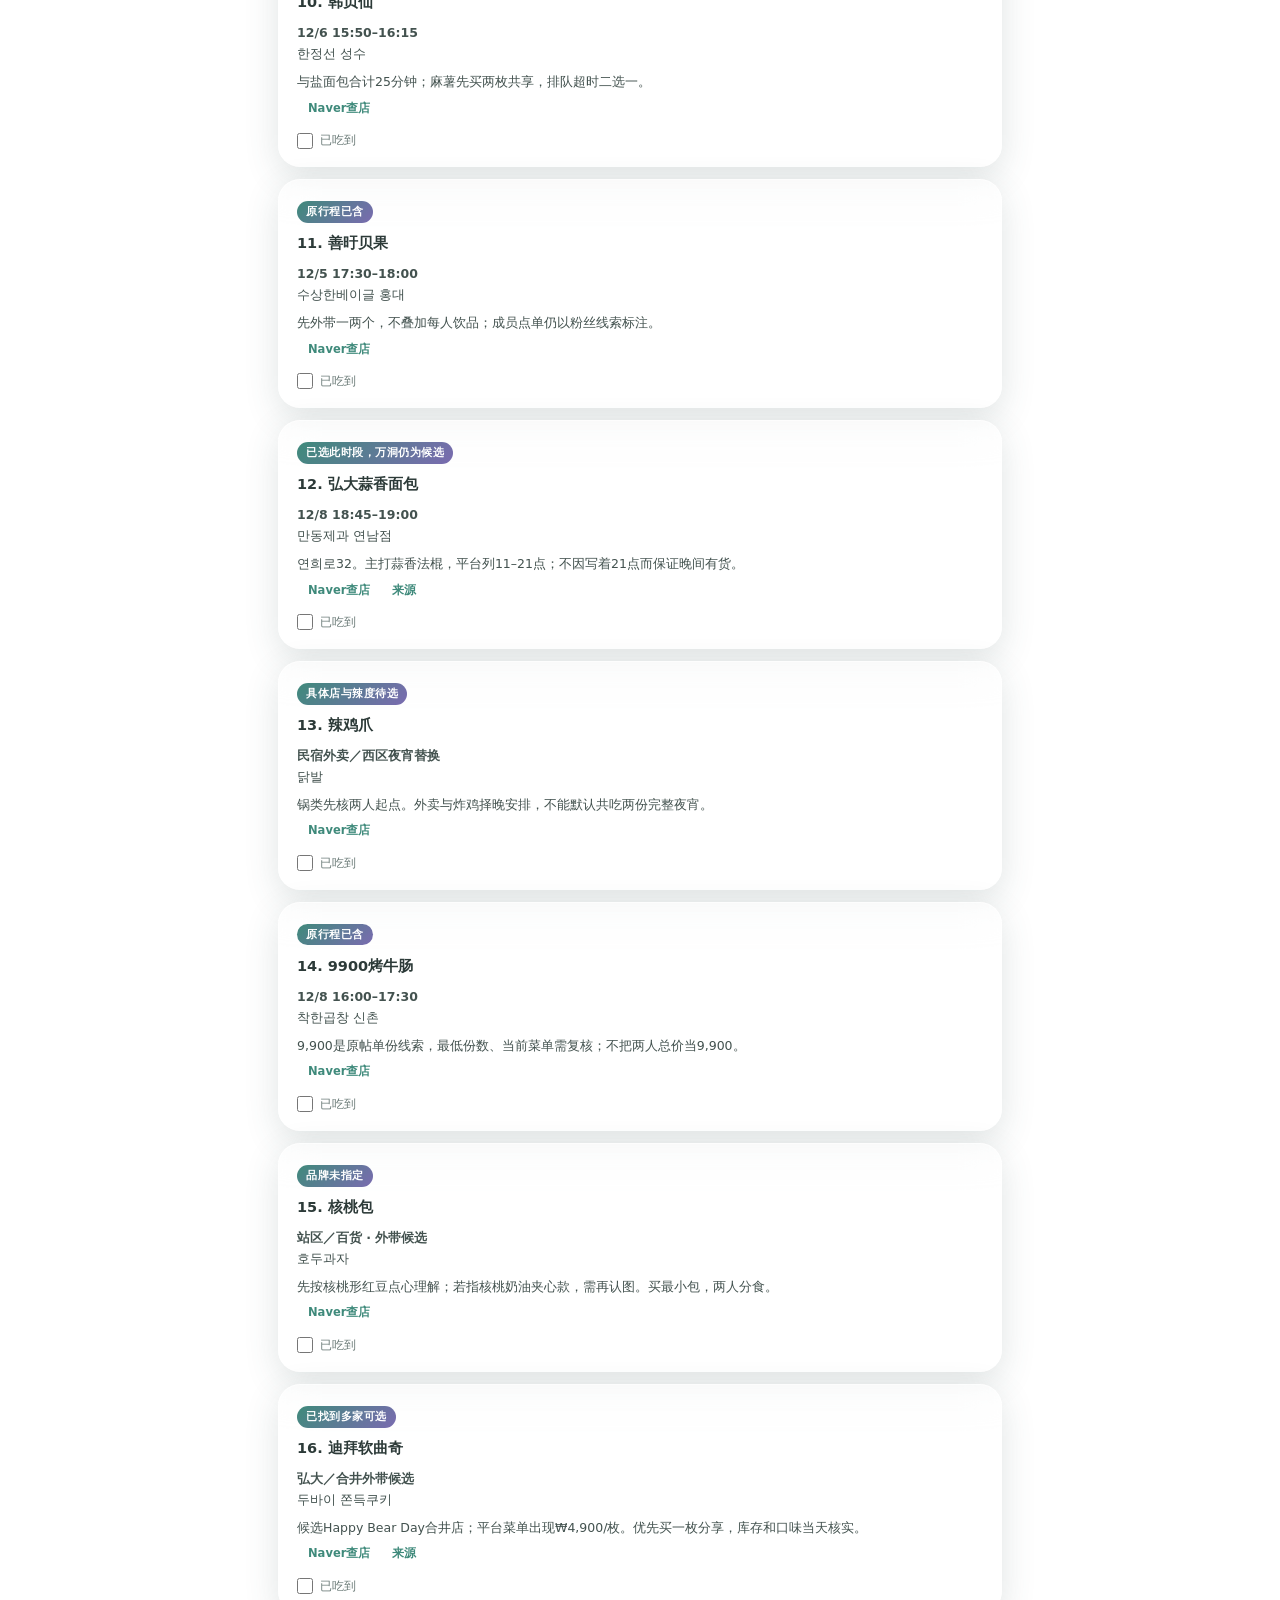
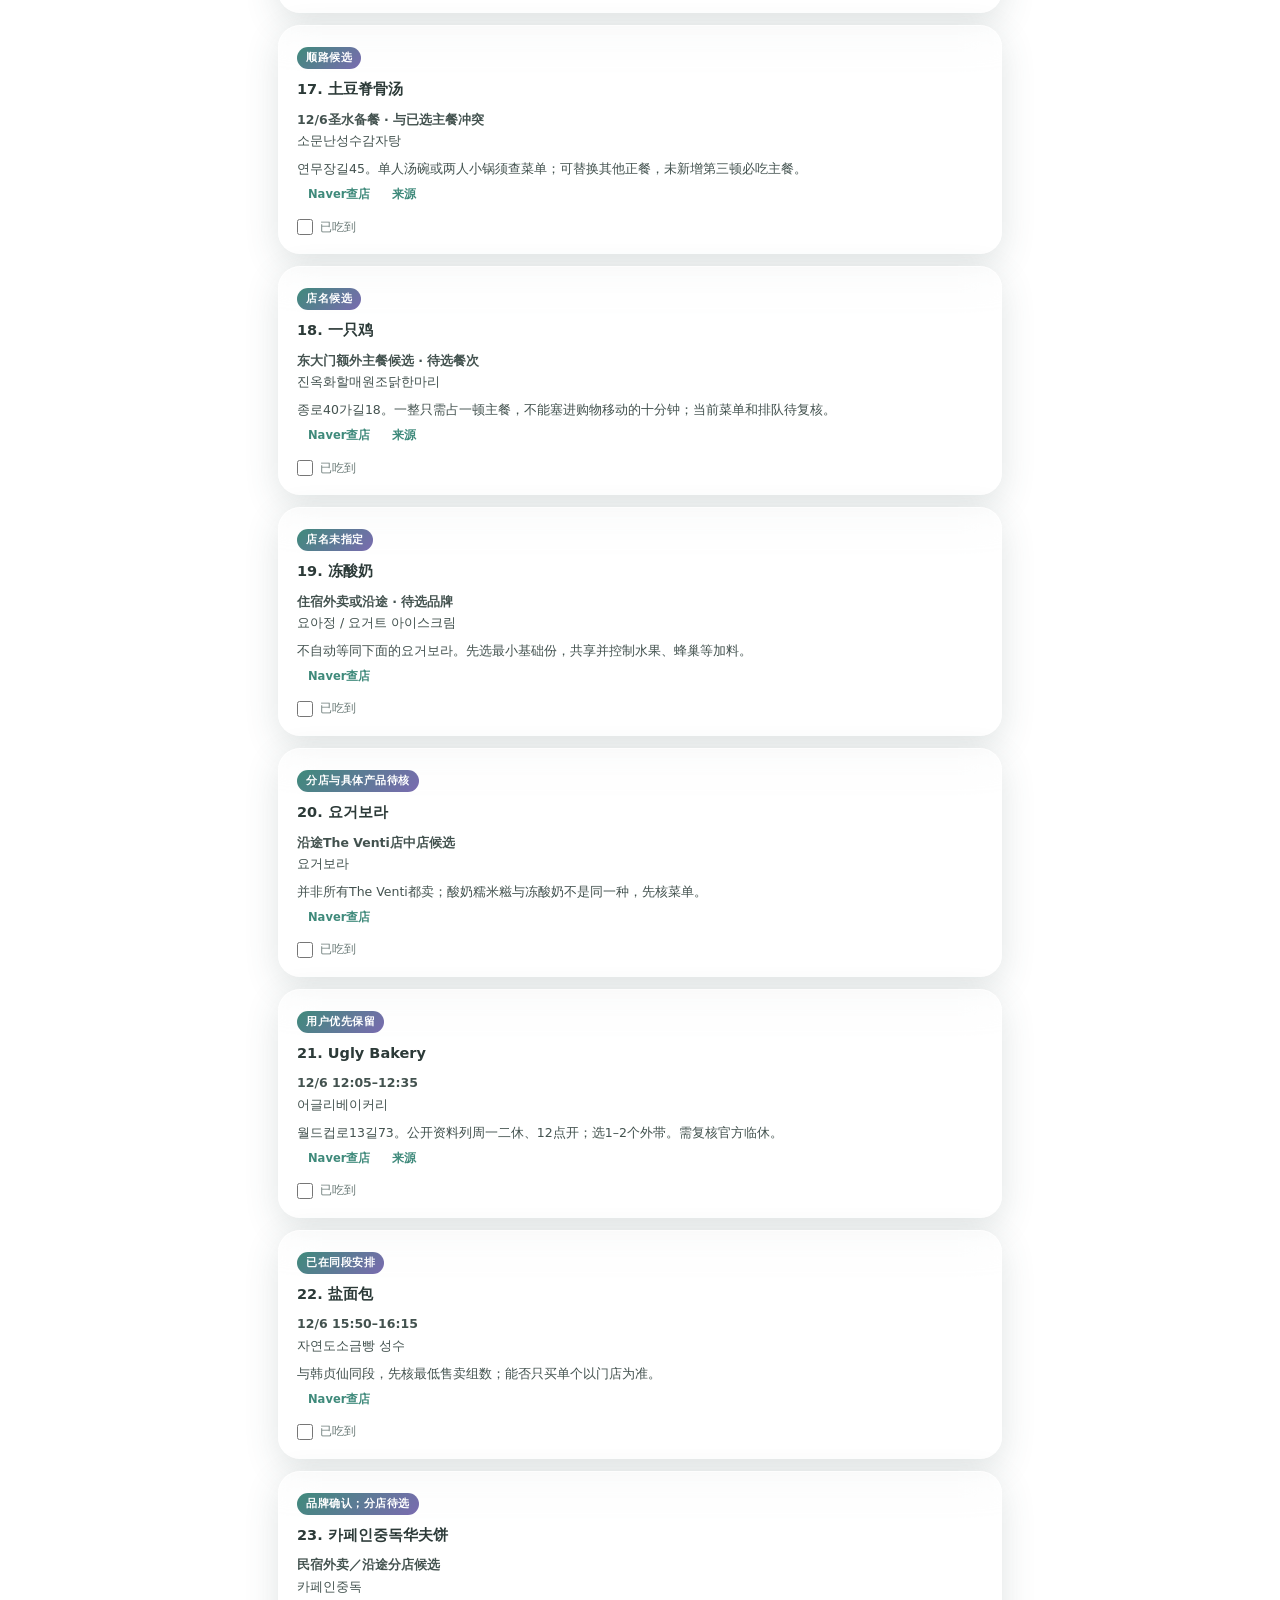
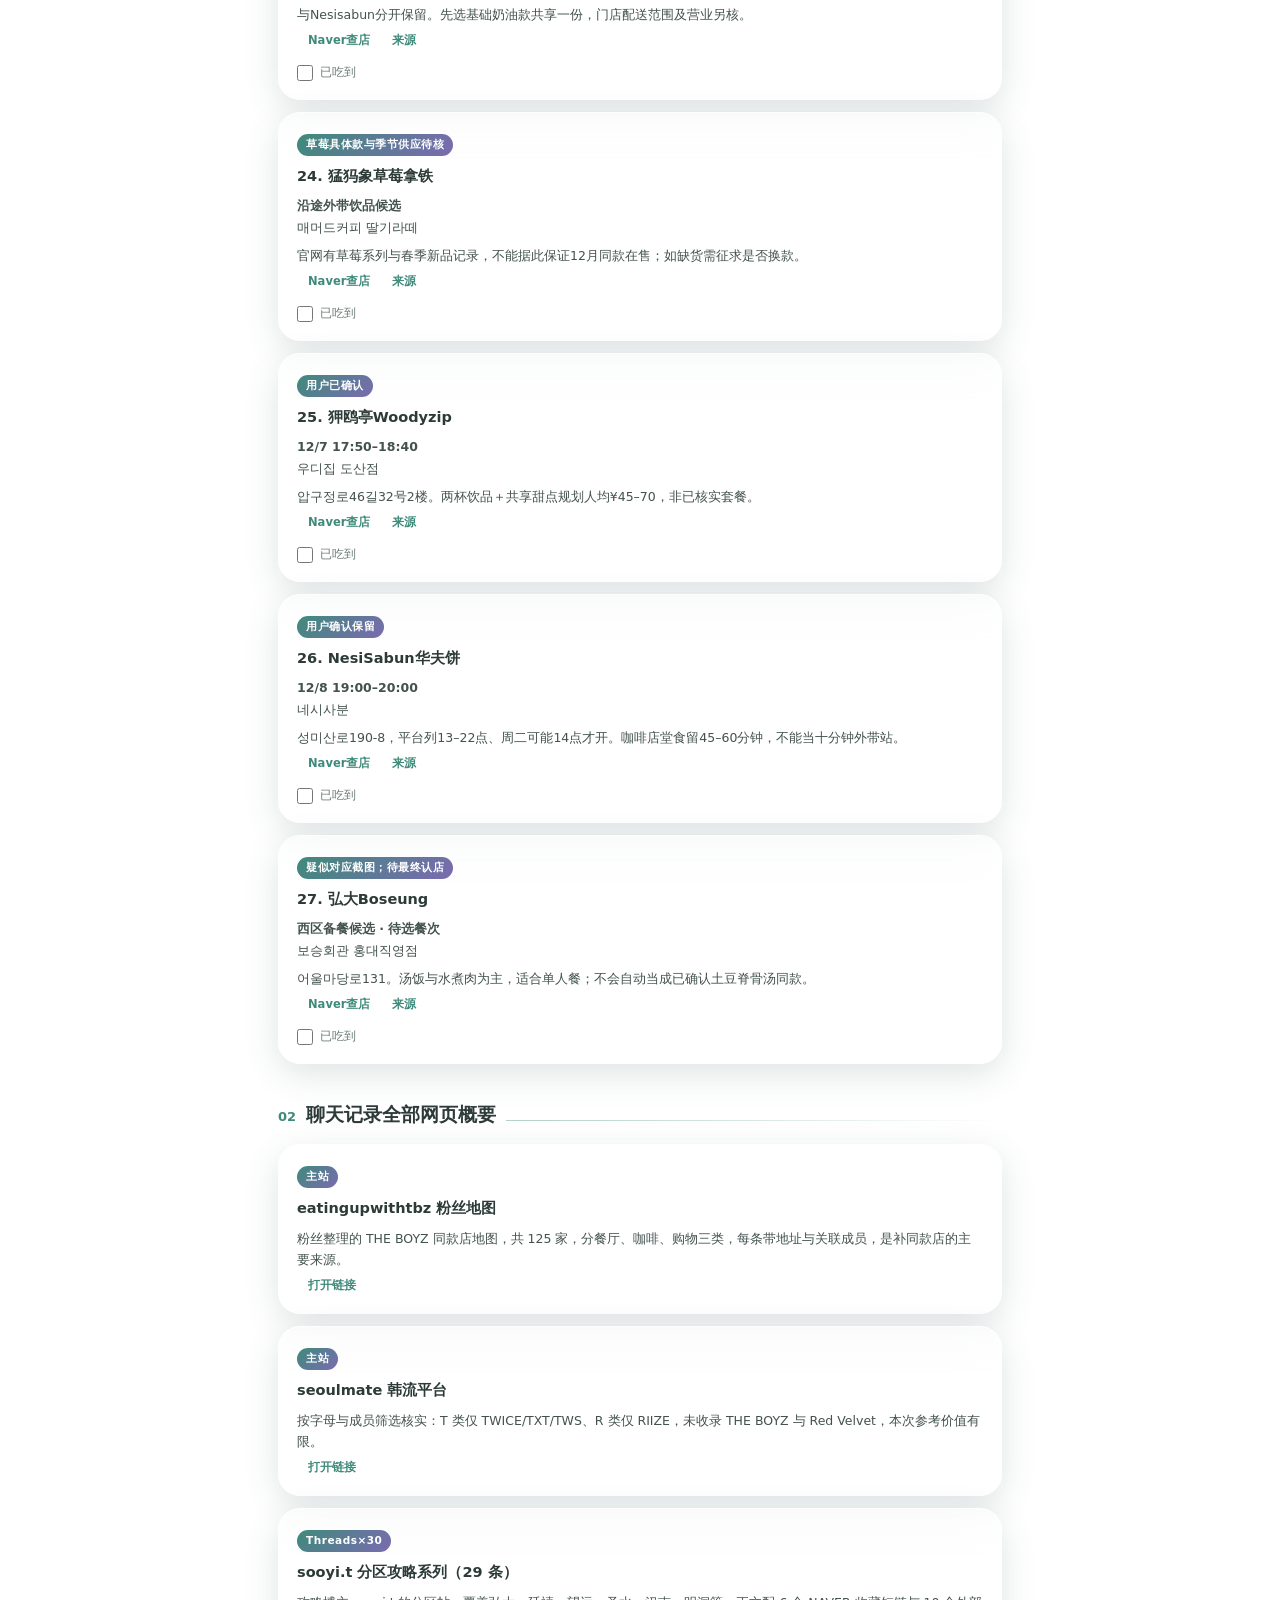
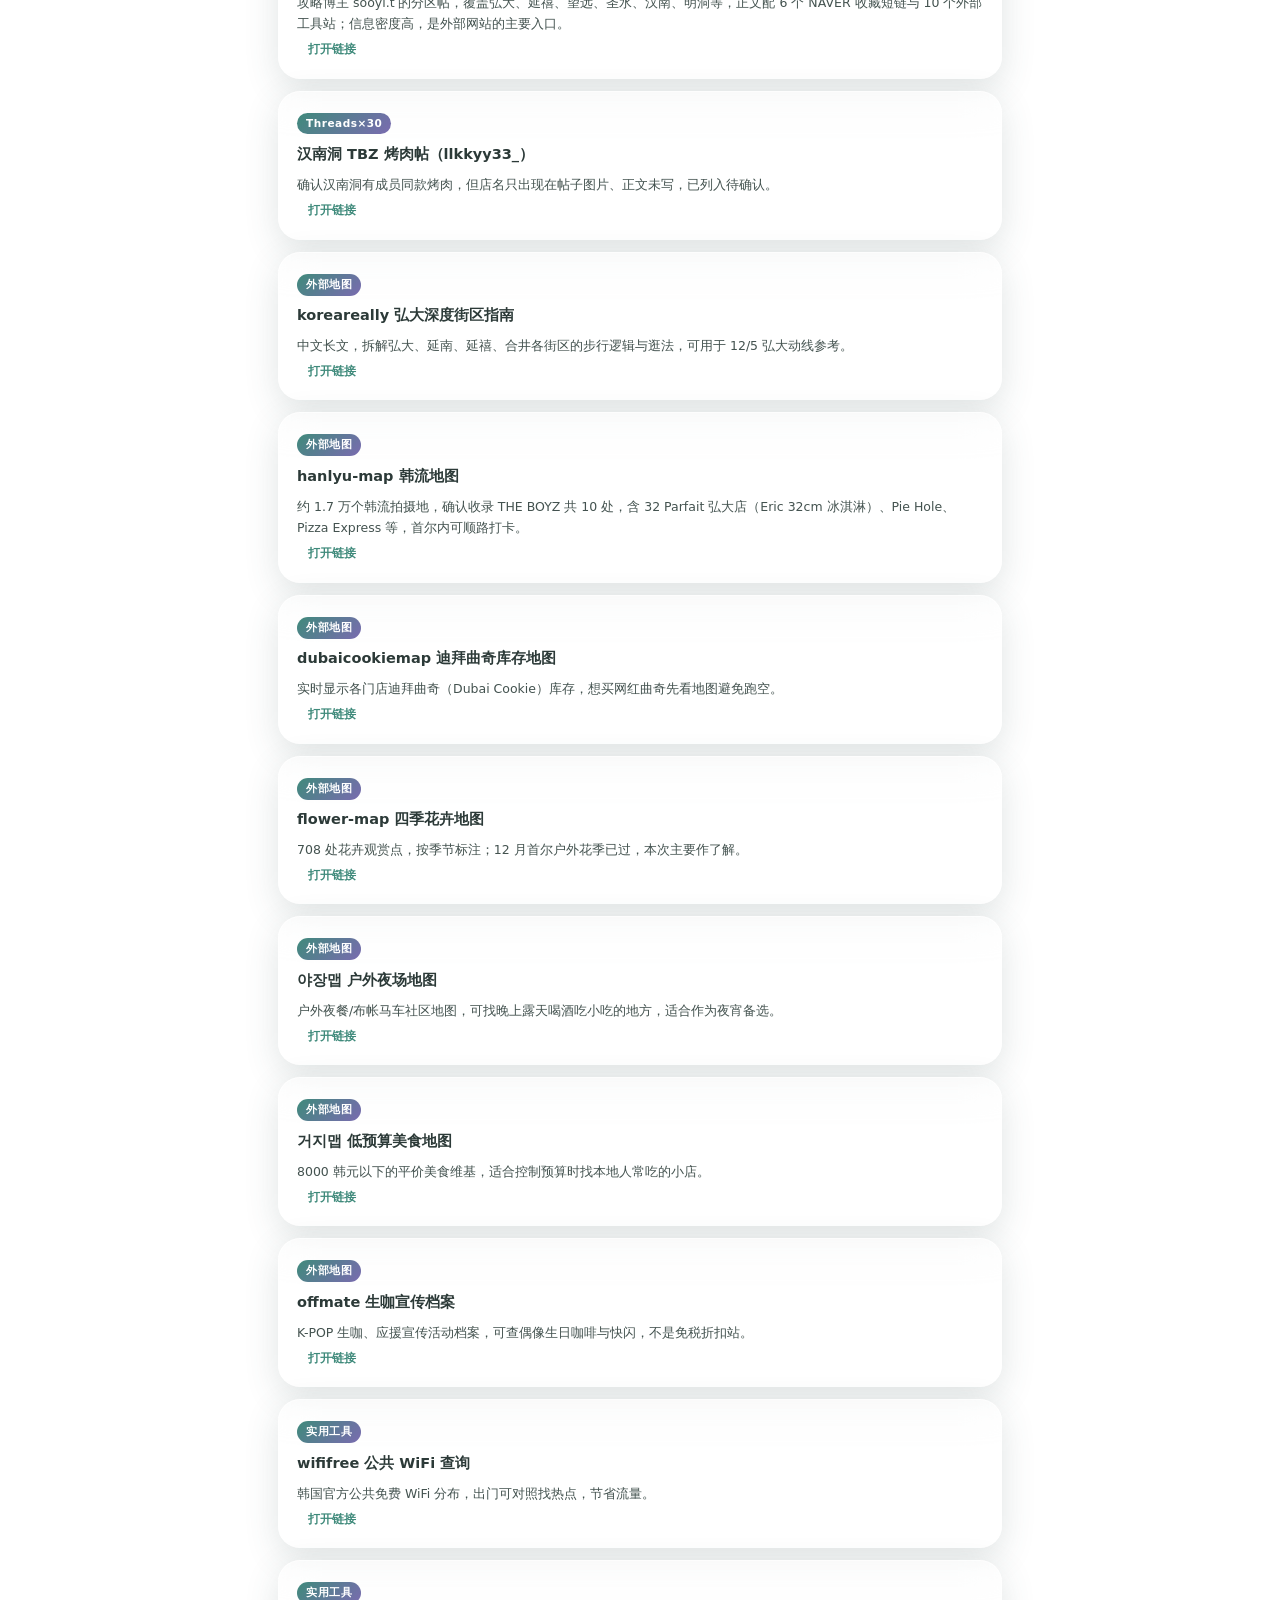
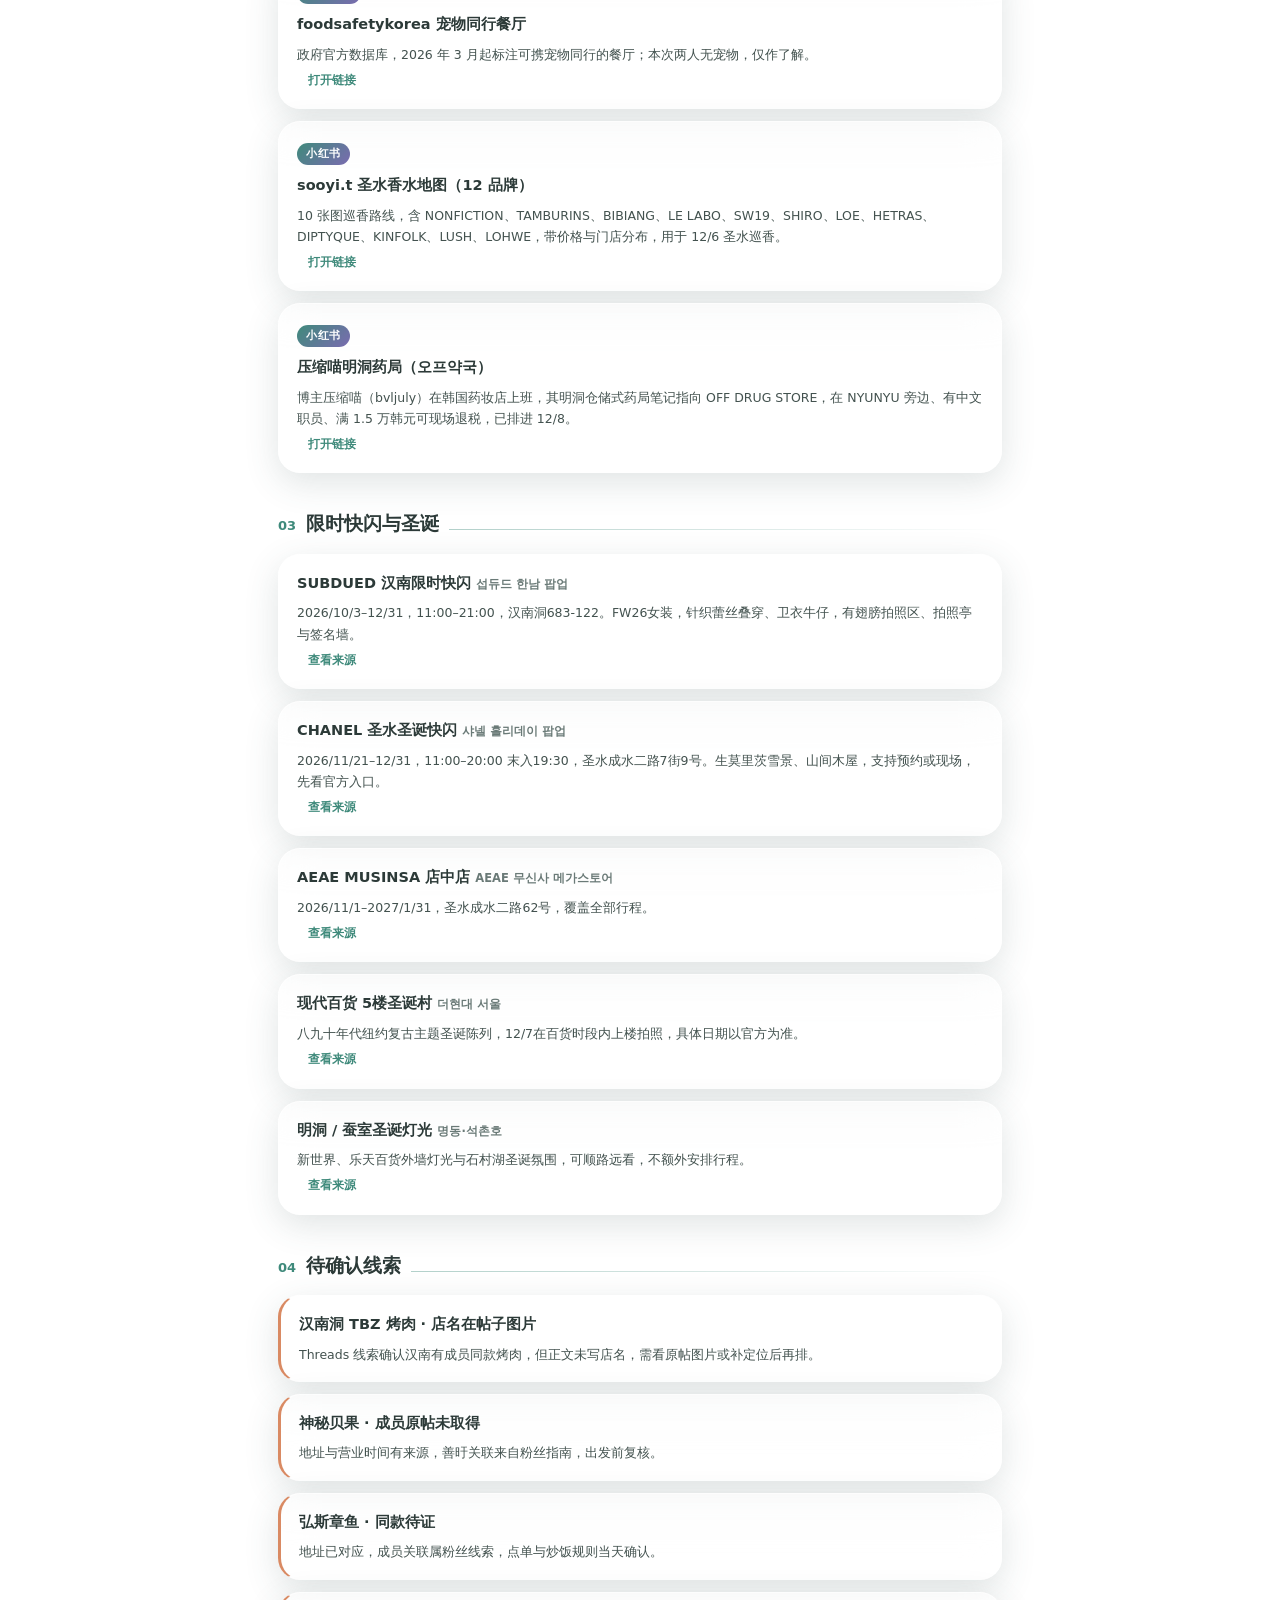
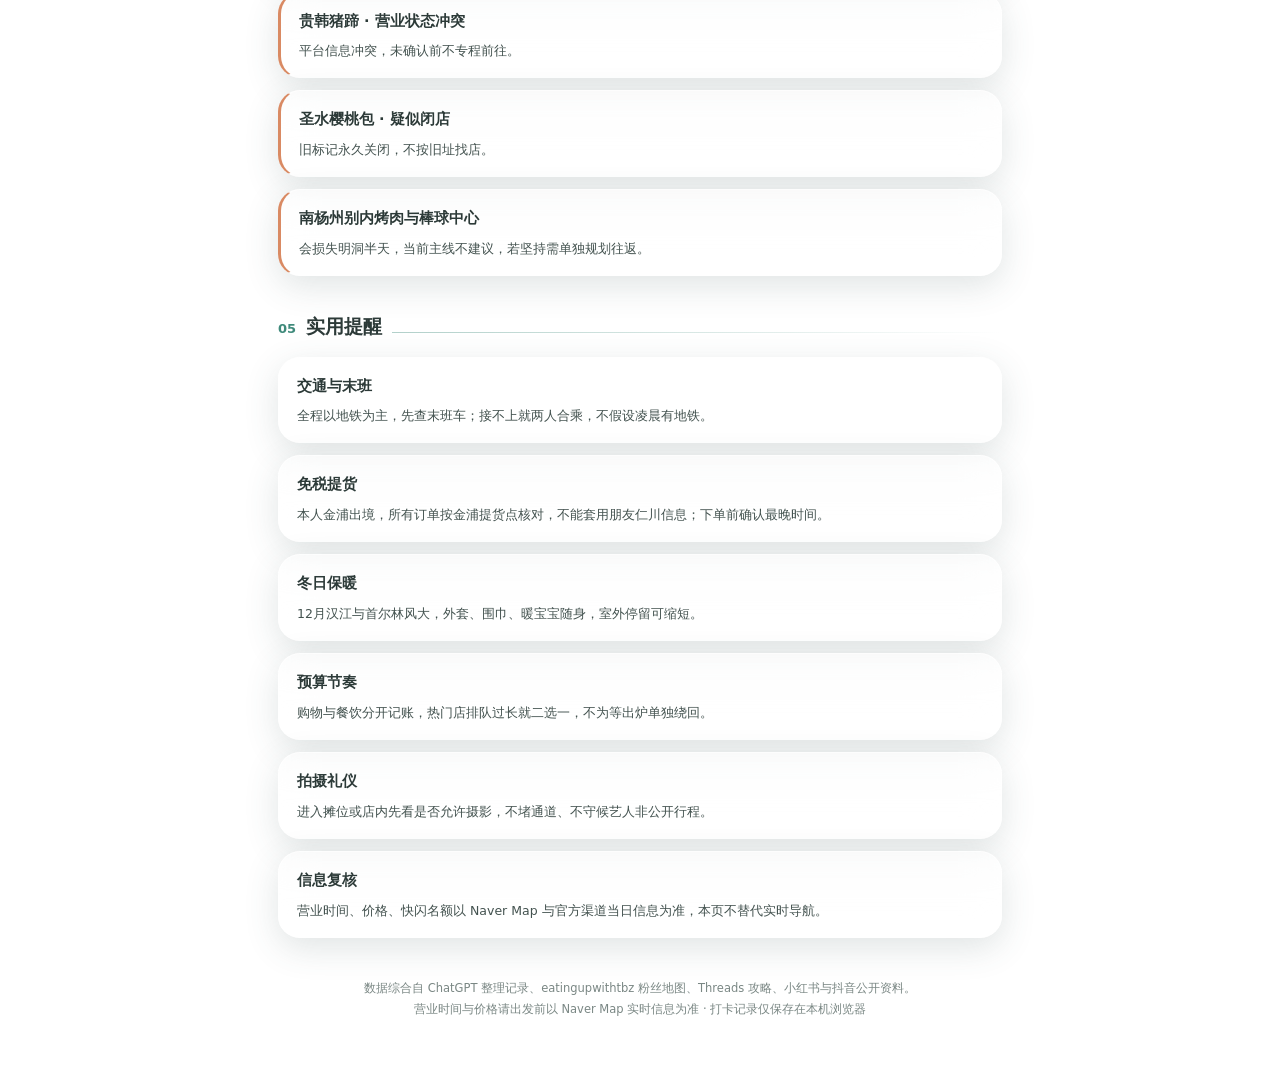
==== commit 72057591: "Keep new-route as the only itinerary and restore matching daily maps" ====
--- a/new-route.html
+++ b/new-route.html
@@ -97,7 +97,7 @@
 @media(max-width:520px){.hero h1{font-size:25px}.tl{grid-template-columns:62px 20px 1fr;gap:0 7px}}
 footer{text-align:center;font-size:11.5px;color:#7a8784;margin-top:40px;line-height:1.8}
 </style>
-<link rel="stylesheet" href="vendor/leaflet.css"><link rel="stylesheet" href="route-map.css?v=food1120"><link rel="stylesheet" href="nearby.css"><style>.route-map-section{background:rgba(255,255,255,.45);border:1px solid rgba(255,255,255,.7);border-radius:22px;backdrop-filter:blur(18px);padding:16px;margin:16px 0}.map-layout{display:block}.map-itinerary{max-height:300px;margin-top:14px}.map-toolbar{flex-wrap:wrap}.route-map-section button{cursor:pointer}.day-map-shell{display:none}.day-map-shell.active{display:block}.map-detail h4{font-size:18px}.map-detail a{font-size:13px}.map-heading{flex-wrap:wrap}.geo-map{height:360px} .day-map-shell,.map-main{min-width:0} .map-time,.map-accuracy,.map-footnote{overflow-wrap:anywhere}</style></head>
+<link rel="stylesheet" href="vendor/leaflet.css"><link rel="stylesheet" href="route-map.css?v=food1120b"><link rel="stylesheet" href="nearby.css"><style>.route-map-section{background:rgba(255,255,255,.45);border:1px solid rgba(255,255,255,.7);border-radius:22px;backdrop-filter:blur(18px);padding:16px;margin:16px 0}.map-layout{display:block}.map-itinerary{max-height:300px;margin-top:14px}.map-toolbar{flex-wrap:wrap}.route-map-section button{cursor:pointer}.day-map-shell{display:none}.day-map-shell.active{display:block}.map-detail h4{font-size:18px}.map-detail a{font-size:13px}.map-heading{flex-wrap:wrap}.geo-map{height:360px} .day-map-shell,.map-main{min-width:0} .map-time,.map-accuracy,.map-footnote{overflow-wrap:anywhere}</style></head>
 <body>
 <div class="wrap">
   <nav class="glass">
@@ -126,7 +126,7 @@
     <div id="dayview"></div>
   </section>
 
-  <section id="food-wishlist"><div class="sec-h"><span class="no">FOOD</span><h2>整张美食愿望清单</h2></div><p>截图27项全部保留。已有固定时刻与候选餐次分开标注；写“待选”表示仍需你确认，不代表已安排。预算沿用每人每餐¥20–150，主餐优先¥40–100；暂用₩1,000≈¥5规划，非实时汇率。新增江南咖啡及排骨、猪排与面包会增加全程餐费，旧预算不能原样套用。</p><p>面包曲奇先买小份分食；堂食最低点单、两人锅物份数先核对。每家来源与分店营业单独确认；未读取Naver当前评分，不编造“高分认证”。</p><div class="cards"><article class="lc glass"><span class="cat-tag">品牌待最后确认</span><h4>1. 60계炸鸡（截图60坤）</h4><p><b>12/5回住宿后 · 外卖候选</b><br>60계치킨</p><p>两人共享一只；已有章鱼与面条，按食量决定。先核民宿配送范围，菜单预算与配送费另算。</p><div class="row"><a class="naver" target="_blank" rel="noopener" href="https://map.naver.com/p/search/60%EA%B3%84%EC%B9%98%ED%82%A8">Naver查店</a><a class="naver" target="_blank" rel="noopener" href="https://order.60chicken.com/bbs/content.php?co_id=menu">来源</a></div><label class="check"><input type="checkbox" data-food-check="0"> 已吃到</label></article><article class="lc glass"><span class="cat-tag">原行程已含</span><h4>2. 望远洞刀削面</h4><p><b>12/5原有时段；若晚关门则另择餐次</b><br>홍두깨손칼국수</p><p>晚间到达较晚，不能保证来得及；共享须先问店家最低点单。</p><div class="row"><a class="naver" target="_blank" rel="noopener" href="https://map.naver.com/p/search/%ED%99%8D%EB%91%90%EA%B9%A8%EC%86%90%EC%B9%BC%EA%B5%AD%EC%88%98">Naver查店</a></div><label class="check"><input type="checkbox" data-food-check="1"> 已吃到</label></article><article class="lc glass"><span class="cat-tag">用户保留候选</span><h4>3. 江南芝士排骨</h4><p><b>12/7 19:20–20:30</b><br>고봉당 논현역점</p><p>학동로2길50。平台菜单₩19,000/份；两份加炒饭规划人均¥100–120。</p><div class="row"><a class="naver" target="_blank" rel="noopener" href="https://map.naver.com/p/search/%EA%B3%A0%EB%B4%89%EB%8B%B9%20%EB%85%BC%ED%98%84%EC%97%AD%EC%A0%90">Naver查店</a><a class="naver" target="_blank" rel="noopener" href="https://www.diningcode.com/profile.php?rid=KG07bqTQkgT8">来源</a></div><label class="check"><input type="checkbox" data-food-check="2"> 已吃到</label></article><article class="lc glass"><span class="cat-tag">原行程已含</span><h4>4. 辣炒章鱼锅</h4><p><b>12/5 18:45–19:45</b><br>홍스쭈꾸미 홍대본점</p><p>两人份主餐，炒饭是否含套餐现场核对；不再同餐加另一大锅。</p><div class="row"><a class="naver" target="_blank" rel="noopener" href="https://map.naver.com/p/search/%ED%99%8D%EC%8A%A4%EC%AD%88%EA%BE%B8%EB%AF%B8%20%ED%99%8D%EB%8C%80%EB%B3%B8%EC%A0%90">Naver查店</a></div><label class="check"><input type="checkbox" data-food-check="3"> 已吃到</label></article><article class="lc glass"><span class="cat-tag">用户已确认</span><h4>5. 合井最强金炸猪排</h4><p><b>12/6 11:00–11:45</b><br>최강금돈까스</p><p>월드컵로3길31-30。每人一份，人均规划¥80–110；不是承诺现价。</p><div class="row"><a class="naver" target="_blank" rel="noopener" href="https://map.naver.com/p/search/%EC%B5%9C%EA%B0%95%EA%B8%88%EB%8F%88%EA%B9%8C%EC%8A%A4">Naver查店</a><a class="naver" target="_blank" rel="noopener" href="https://www.diningcode.com/profile.php?rid=GqBuHRHeRpXw">来源</a></div><label class="check"><input type="checkbox" data-food-check="4"> 已吃到</label></article><article class="lc glass"><span class="cat-tag">用户认可候选</span><h4>6. 弘大水排骨</h4><p><b>西区主餐替换候选 · 餐次待选</b><br>연남물갈비</p><p>동교로25길37。平台列两人份₩42,000；有午休，不能当随到随吃的小食。</p><div class="row"><a class="naver" target="_blank" rel="noopener" href="https://map.naver.com/p/search/%EC%97%B0%EB%82%A8%EB%AC%BC%EA%B0%88%EB%B9%84">Naver查店</a><a class="naver" target="_blank" rel="noopener" href="https://polle.com/place/1FQ9Qr/연남물갈비">来源</a></div><label class="check"><input type="checkbox" data-food-check="5"> 已吃到</label></article><article class="lc glass"><span class="cat-tag">菜单确认；成员原帖待证</span><h4>7. 郑成灿汉堡候选</h4><p><b>明洞／西区沿途外带候选</b><br>맘스터치 화이트갈릭싸이버거</p><p>Mom’s Touch白蒜酱鸡腿堡；官方列有此款，部分页面标季节供应，门店库存再核。共享一个尝味，不额外买两套套餐。</p><div class="row"><a class="naver" target="_blank" rel="noopener" href="https://map.naver.com/p/search/%EB%A7%98%EC%8A%A4%ED%84%B0%EC%B9%98%20%ED%99%94%EC%9D%B4%ED%8A%B8%EA%B0%88%EB%A6%AD%EC%8B%B8%EC%9D%B4%EB%B2%84%EA%B1%B0">Naver查店</a><a class="naver" target="_blank" rel="noopener" href="https://order.momstouch.co.kr/momsmall/menu.jsp?menu_cd=001">来源</a></div><label class="check"><input type="checkbox" data-food-check="6"> 已吃到</label></article><article class="lc glass"><span class="cat-tag">具体店待确认</span><h4>8. 梨大茄子饭</h4><p><b>12/8新村周边备选 · 餐次待选</b><br>이대 가지덮밥</p><p>搜索出现모미지식당线索，尚未可靠确认与截图同店、现地址及营业；不建立精确门牌导航。</p><div class="row"><a class="naver" target="_blank" rel="noopener" href="https://map.naver.com/p/search/%EC%9D%B4%EB%8C%80%20%EA%B0%80%EC%A7%80%EB%8D%AE%EB%B0%A5">Naver查店</a></div><label class="check"><input type="checkbox" data-food-check="7"> 已吃到</label></article><article class="lc glass"><span class="cat-tag">品牌门店入口已找到</span><h4>9. BR冰淇淋</h4><p><b>沿途分店 · 外带候选</b><br>배스킨라빈스</p><p>Baskin Robbins，选最小份分享；具体口味、附近分店与当日营业用官方查店。</p><div class="row"><a class="naver" target="_blank" rel="noopener" href="https://map.naver.com/p/search/%EB%B0%B0%EC%8A%A4%ED%82%A8%EB%9D%BC%EB%B9%88%EC%8A%A4">Naver查店</a><a class="naver" target="_blank" rel="noopener" href="https://www.baskinrobbins.co.kr/store/map.php">来源</a></div><label class="check"><input type="checkbox" data-food-check="8"> 已吃到</label></article><article class="lc glass"><span class="cat-tag">已在同段安排</span><h4>10. 韩贞仙</h4><p><b>12/6 15:50–16:15</b><br>한정선 성수</p><p>与盐面包合计25分钟；麻薯先买两枚共享，排队超时二选一。</p><div class="row"><a class="naver" target="_blank" rel="noopener" href="https://map.naver.com/p/search/%ED%95%9C%EC%A0%95%EC%84%A0%20%EC%84%B1%EC%88%98">Naver查店</a></div><label class="check"><input type="checkbox" data-food-check="9"> 已吃到</label></article><article class="lc glass"><span class="cat-tag">原行程已含</span><h4>11. 善旴贝果</h4><p><b>12/5 17:30–18:00</b><br>수상한베이글 홍대</p><p>先外带一两个，不叠加每人饮品；成员点单仍以粉丝线索标注。</p><div class="row"><a class="naver" target="_blank" rel="noopener" href="https://map.naver.com/p/search/%EC%88%98%EC%83%81%ED%95%9C%EB%B2%A0%EC%9D%B4%EA%B8%80%20%ED%99%8D%EB%8C%80">Naver查店</a></div><label class="check"><input type="checkbox" data-food-check="10"> 已吃到</label></article><article class="lc glass"><span class="cat-tag">候选待用户认店</span><h4>12. 弘大蒜香面包</h4><p><b>西区外带候选 · 时段待选</b><br>만동제과 연남점</p><p>연희로32。主打蒜香法棍，平台列11–21点；不因写着21点而保证晚间有货。</p><div class="row"><a class="naver" target="_blank" rel="noopener" href="https://map.naver.com/p/search/%EB%A7%8C%EB%8F%99%EC%A0%9C%EA%B3%BC%20%EC%97%B0%EB%82%A8%EC%A0%90">Naver查店</a><a class="naver" target="_blank" rel="noopener" href="https://www.diningcode.com/profile.php?rid=cuKdqeKhJVcb">来源</a></div><label class="check"><input type="checkbox" data-food-check="11"> 已吃到</label></article><article class="lc glass"><span class="cat-tag">具体店与辣度待选</span><h4>13. 辣鸡爪</h4><p><b>民宿外卖／西区夜宵替换</b><br>닭발</p><p>锅类先核两人起点。外卖与炸鸡择晚安排，不能默认共吃两份完整夜宵。</p><div class="row"><a class="naver" target="_blank" rel="noopener" href="https://map.naver.com/p/search/%EB%8B%AD%EB%B0%9C">Naver查店</a></div><label class="check"><input type="checkbox" data-food-check="12"> 已吃到</label></article><article class="lc glass"><span class="cat-tag">原行程已含</span><h4>14. 9900烤牛肠</h4><p><b>12/8 16:00–17:30</b><br>착한곱창 신촌</p><p>9,900是原帖单份线索，最低份数、当前菜单需复核；不把两人总价当9,900。</p><div class="row"><a class="naver" target="_blank" rel="noopener" href="https://map.naver.com/p/search/%EC%B0%A9%ED%95%9C%EA%B3%B1%EC%B0%BD%20%EC%8B%A0%EC%B4%8C">Naver查店</a></div><label class="check"><input type="checkbox" data-food-check="13"> 已吃到</label></article><article class="lc glass"><span class="cat-tag">品牌未指定</span><h4>15. 核桃包</h4><p><b>站区／百货 · 外带候选</b><br>호두과자</p><p>先按核桃形红豆点心理解；若指核桃奶油夹心款，需再认图。买最小包，两人分食。</p><div class="row"><a class="naver" target="_blank" rel="noopener" href="https://map.naver.com/p/search/%ED%98%B8%EB%91%90%EA%B3%BC%EC%9E%90">Naver查店</a></div><label class="check"><input type="checkbox" data-food-check="14"> 已吃到</label></article><article class="lc glass"><span class="cat-tag">已找到多家可选</span><h4>16. 迪拜软曲奇</h4><p><b>弘大／合井外带候选</b><br>두바이 쫀득쿠키</p><p>候选Happy Bear Day合井店；平台菜单出现₩4,900/枚。优先买一枚分享，库存和口味当天核实。</p><div class="row"><a class="naver" target="_blank" rel="noopener" href="https://map.naver.com/p/search/%EB%91%90%EB%B0%94%EC%9D%B4%20%EC%AB%80%EB%93%9D%EC%BF%A0%ED%82%A4">Naver查店</a><a class="naver" target="_blank" rel="noopener" href="https://www.diningcode.com/profile.php?rid=tugUB4oLIZEA">来源</a></div><label class="check"><input type="checkbox" data-food-check="15"> 已吃到</label></article><article class="lc glass"><span class="cat-tag">顺路候选</span><h4>17. 土豆脊骨汤</h4><p><b>12/6圣水备餐 · 与已选主餐冲突</b><br>소문난성수감자탕</p><p>연무장길45。单人汤碗或两人小锅须查菜单；可替换其他正餐，未新增第三顿必吃主餐。</p><div class="row"><a class="naver" target="_blank" rel="noopener" href="https://map.naver.com/p/search/%EC%86%8C%EB%AC%B8%EB%82%9C%EC%84%B1%EC%88%98%EA%B0%90%EC%9E%90%ED%83%95">Naver查店</a><a class="naver" target="_blank" rel="noopener" href="https://www.diningcode.com/profile.php?rid=jAL2mG45kQKq">来源</a></div><label class="check"><input type="checkbox" data-food-check="16"> 已吃到</label></article><article class="lc glass"><span class="cat-tag">店名候选</span><h4>18. 一只鸡</h4><p><b>东大门额外主餐候选 · 待选餐次</b><br>진옥화할매원조닭한마리</p><p>종로40가길18。一整只需占一顿主餐，不能塞进购物移动的十分钟；当前菜单和排队待复核。</p><div class="row"><a class="naver" target="_blank" rel="noopener" href="https://map.naver.com/p/search/%EC%A7%84%EC%98%A5%ED%99%94%ED%95%A0%EB%A7%A4%EC%9B%90%EC%A1%B0%EB%8B%AD%ED%95%9C%EB%A7%88%EB%A6%AC">Naver查店</a><a class="naver" target="_blank" rel="noopener" href="https://www.youtube.com/watch?v=ZkvgOy3ZorY">来源</a></div><label class="check"><input type="checkbox" data-food-check="17"> 已吃到</label></article><article class="lc glass"><span class="cat-tag">店名未指定</span><h4>19. 冻酸奶</h4><p><b>住宿外卖或沿途 · 待选品牌</b><br>요아정 / 요거트 아이스크림</p><p>不自动等同下面的요거보라。先选最小基础份，共享并控制水果、蜂巢等加料。</p><div class="row"><a class="naver" target="_blank" rel="noopener" href="https://map.naver.com/p/search/%EC%9A%94%EC%95%84%EC%A0%95%20/%20%EC%9A%94%EA%B1%B0%ED%8A%B8%20%EC%95%84%EC%9D%B4%EC%8A%A4%ED%81%AC%EB%A6%BC">Naver查店</a></div><label class="check"><input type="checkbox" data-food-check="18"> 已吃到</label></article><article class="lc glass"><span class="cat-tag">分店与具体产品待核</span><h4>20. 요거보라</h4><p><b>沿途The Venti店中店候选</b><br>요거보라</p><p>并非所有The Venti都卖；酸奶糯米糍与冻酸奶不是同一种，先核菜单。</p><div class="row"><a class="naver" target="_blank" rel="noopener" href="https://map.naver.com/p/search/%EC%9A%94%EA%B1%B0%EB%B3%B4%EB%9D%BC">Naver查店</a></div><label class="check"><input type="checkbox" data-food-check="19"> 已吃到</label></article><article class="lc glass"><span class="cat-tag">用户优先保留</span><h4>21. Ugly Bakery</h4><p><b>12/6 12:05–12:35</b><br>어글리베이커리</p><p>월드컵로13길73。公开资料列周一二休、12点开；选1–2个外带。需复核官方临休。</p><div class="row"><a class="naver" target="_blank" rel="noopener" href="https://map.naver.com/p/search/%EC%96%B4%EA%B8%80%EB%A6%AC%EB%B2%A0%EC%9D%B4%EC%BB%A4%EB%A6%AC">Naver查店</a><a class="naver" target="_blank" rel="noopener" href="https://hongsi.io/place/p/0671bc67-102d-45f5-9257-b2af2d030be5">来源</a></div><label class="check"><input type="checkbox" data-food-check="20"> 已吃到</label></article><article class="lc glass"><span class="cat-tag">已在同段安排</span><h4>22. 盐面包</h4><p><b>12/6 15:50–16:15</b><br>자연도소금빵 성수</p><p>与韩贞仙同段，先核最低售卖组数；能否只买单个以门店为准。</p><div class="row"><a class="naver" target="_blank" rel="noopener" href="https://map.naver.com/p/search/%EC%9E%90%EC%97%B0%EB%8F%84%EC%86%8C%EA%B8%88%EB%B9%B5%20%EC%84%B1%EC%88%98">Naver查店</a></div><label class="check"><input type="checkbox" data-food-check="21"> 已吃到</label></article><article class="lc glass"><span class="cat-tag">品牌确认；分店待选</span><h4>23. 카페인중독华夫饼</h4><p><b>民宿外卖／沿途分店候选</b><br>카페인중독</p><p>与Nesisabun分开保留。先选基础奶油款共享一份，门店配送范围及营业另核。</p><div class="row"><a class="naver" target="_blank" rel="noopener" href="https://map.naver.com/p/search/%EC%B9%B4%ED%8E%98%EC%9D%B8%EC%A4%91%EB%8F%85">Naver查店</a><a class="naver" target="_blank" rel="noopener" href="https://linktr.ee/caffeineismcompany">来源</a></div><label class="check"><input type="checkbox" data-food-check="22"> 已吃到</label></article><article class="lc glass"><span class="cat-tag">草莓具体款与季节供应待核</span><h4>24. 猛犸象草莓拿铁</h4><p><b>沿途外带饮品候选</b><br>매머드커피 딸기라떼</p><p>官网有草莓系列与春季新品记录，不能据此保证12月同款在售；如缺货需征求是否换款。</p><div class="row"><a class="naver" target="_blank" rel="noopener" href="https://map.naver.com/p/search/%EB%A7%A4%EB%A8%B8%EB%93%9C%EC%BB%A4%ED%94%BC%20%EB%94%B8%EA%B8%B0%EB%9D%BC%EB%96%BC">Naver查店</a><a class="naver" target="_blank" rel="noopener" href="https://www.mmthcoffee.com/">来源</a></div><label class="check"><input type="checkbox" data-food-check="23"> 已吃到</label></article><article class="lc glass"><span class="cat-tag">用户已确认</span><h4>25. 狎鸥亭Woodyzip</h4><p><b>12/7 17:50–18:40</b><br>우디집 도산점</p><p>압구정로46길32号2楼。两杯饮品＋共享甜点规划人均¥45–70，非已核实套餐。</p><div class="row"><a class="naver" target="_blank" rel="noopener" href="https://map.naver.com/p/search/%EC%9A%B0%EB%94%94%EC%A7%91%20%EB%8F%84%EC%82%B0%EC%A0%90">Naver查店</a><a class="naver" target="_blank" rel="noopener" href="https://www.diningcode.com/profile.php?rid=sukYGwD9lmaa">来源</a></div><label class="check"><input type="checkbox" data-food-check="24"> 已吃到</label></article><article class="lc glass"><span class="cat-tag">店名已对应</span><h4>26. NesiSabun华夫饼</h4><p><b>延南洞甜品候选 · 待选时段</b><br>네시사분</p><p>성미산로190-8，平台列13–22点、周二可能14点才开。咖啡店堂食留45–60分钟，不能当十分钟外带站。</p><div class="row"><a class="naver" target="_blank" rel="noopener" href="https://map.naver.com/p/search/%EB%84%A4%EC%8B%9C%EC%82%AC%EB%B6%84">Naver查店</a><a class="naver" target="_blank" rel="noopener" href="https://www.catchtable.net/discovery/catchtable-pick-foodie-travel-spots-in-hongdae-seoul.html">来源</a></div><label class="check"><input type="checkbox" data-food-check="25"> 已吃到</label></article><article class="lc glass"><span class="cat-tag">疑似对应截图；待最终认店</span><h4>27. 弘大Boseung</h4><p><b>西区备餐候选 · 待选餐次</b><br>보승회관 홍대직영점</p><p>어울마당로131。汤饭与水煮肉为主，适合单人餐；不会自动当成已确认土豆脊骨汤同款。</p><div class="row"><a class="naver" target="_blank" rel="noopener" href="https://map.naver.com/p/search/%EB%B3%B4%EC%8A%B9%ED%9A%8C%EA%B4%80%20%ED%99%8D%EB%8C%80%EC%A7%81%EC%98%81%EC%A0%90">Naver查店</a><a class="naver" target="_blank" rel="noopener" href="https://hong.todaybest.kr/view.php?id=526">来源</a></div><label class="check"><input type="checkbox" data-food-check="26"> 已吃到</label></article></div></section>
+  <section id="food-wishlist"><div class="sec-h"><span class="no">FOOD</span><h2>整张美食愿望清单</h2></div><p>截图27项全部保留。已有固定时刻与候选餐次分开标注；写“待选”表示仍需你确认，不代表已安排。预算沿用每人每餐¥20–150，主餐优先¥40–100；暂用₩1,000≈¥5规划，非实时汇率。新增江南咖啡及排骨、猪排与面包会增加全程餐费，旧预算不能原样套用。</p><p>面包曲奇先买小份分食；堂食最低点单、两人锅物份数先核对。每家来源与分店营业单独确认；未读取Naver当前评分，不编造“高分认证”。</p><div class="cards"><article class="lc glass"><span class="cat-tag">品牌待最后确认</span><h4>1. 60계炸鸡（截图60坤）</h4><p><b>12/5回住宿后 · 外卖候选</b><br>60계치킨</p><p>两人共享一只；已有章鱼与面条，按食量决定。先核民宿配送范围，菜单预算与配送费另算。</p><div class="row"><a class="naver" target="_blank" rel="noopener" href="https://map.naver.com/p/search/60%EA%B3%84%EC%B9%98%ED%82%A8">Naver查店</a><a class="naver" target="_blank" rel="noopener" href="https://order.60chicken.com/bbs/content.php?co_id=menu">来源</a></div><label class="check"><input type="checkbox" data-food-check="0"> 已吃到</label></article><article class="lc glass"><span class="cat-tag">原行程已含</span><h4>2. 望远洞刀削面</h4><p><b>12/5原有时段；若晚关门则另择餐次</b><br>홍두깨손칼국수</p><p>晚间到达较晚，不能保证来得及；共享须先问店家最低点单。</p><div class="row"><a class="naver" target="_blank" rel="noopener" href="https://map.naver.com/p/search/%ED%99%8D%EB%91%90%EA%B9%A8%EC%86%90%EC%B9%BC%EA%B5%AD%EC%88%98">Naver查店</a></div><label class="check"><input type="checkbox" data-food-check="1"> 已吃到</label></article><article class="lc glass"><span class="cat-tag">用户保留候选</span><h4>3. 江南芝士排骨</h4><p><b>12/7 19:20–20:30</b><br>고봉당 논현역점</p><p>학동로2길50。平台菜单₩19,000/份；两份加炒饭规划人均¥100–120。</p><div class="row"><a class="naver" target="_blank" rel="noopener" href="https://map.naver.com/p/search/%EA%B3%A0%EB%B4%89%EB%8B%B9%20%EB%85%BC%ED%98%84%EC%97%AD%EC%A0%90">Naver查店</a><a class="naver" target="_blank" rel="noopener" href="https://www.diningcode.com/profile.php?rid=KG07bqTQkgT8">来源</a></div><label class="check"><input type="checkbox" data-food-check="2"> 已吃到</label></article><article class="lc glass"><span class="cat-tag">原行程已含</span><h4>4. 辣炒章鱼锅</h4><p><b>12/5 18:45–19:45</b><br>홍스쭈꾸미 홍대본점</p><p>两人份主餐，炒饭是否含套餐现场核对；不再同餐加另一大锅。</p><div class="row"><a class="naver" target="_blank" rel="noopener" href="https://map.naver.com/p/search/%ED%99%8D%EC%8A%A4%EC%AD%88%EA%BE%B8%EB%AF%B8%20%ED%99%8D%EB%8C%80%EB%B3%B8%EC%A0%90">Naver查店</a></div><label class="check"><input type="checkbox" data-food-check="3"> 已吃到</label></article><article class="lc glass"><span class="cat-tag">用户已确认</span><h4>5. 合井最强金炸猪排</h4><p><b>12/6 11:00–11:45</b><br>최강금돈까스</p><p>월드컵로3길31-30。每人一份，人均规划¥80–110；不是承诺现价。</p><div class="row"><a class="naver" target="_blank" rel="noopener" href="https://map.naver.com/p/search/%EC%B5%9C%EA%B0%95%EA%B8%88%EB%8F%88%EA%B9%8C%EC%8A%A4">Naver查店</a><a class="naver" target="_blank" rel="noopener" href="https://www.diningcode.com/profile.php?rid=GqBuHRHeRpXw">来源</a></div><label class="check"><input type="checkbox" data-food-check="4"> 已吃到</label></article><article class="lc glass"><span class="cat-tag">用户确认保留，按食量吃</span><h4>6. 弘大水排骨</h4><p><b>12/8 20:15–21:30</b><br>연남물갈비</p><p>동교로25길37。平台列两人份₩42,000；有午休，不能当随到随吃的小食。</p><div class="row"><a class="naver" target="_blank" rel="noopener" href="https://map.naver.com/p/search/%EC%97%B0%EB%82%A8%EB%AC%BC%EA%B0%88%EB%B9%84">Naver查店</a><a class="naver" target="_blank" rel="noopener" href="https://polle.com/place/1FQ9Qr/연남물갈비">来源</a></div><label class="check"><input type="checkbox" data-food-check="5"> 已吃到</label></article><article class="lc glass"><span class="cat-tag">菜单确认；成员原帖待证</span><h4>7. 郑成灿汉堡候选</h4><p><b>明洞／西区沿途外带候选</b><br>맘스터치 화이트갈릭싸이버거</p><p>Mom’s Touch白蒜酱鸡腿堡；官方列有此款，部分页面标季节供应，门店库存再核。共享一个尝味，不额外买两套套餐。</p><div class="row"><a class="naver" target="_blank" rel="noopener" href="https://map.naver.com/p/search/%EB%A7%98%EC%8A%A4%ED%84%B0%EC%B9%98%20%ED%99%94%EC%9D%B4%ED%8A%B8%EA%B0%88%EB%A6%AD%EC%8B%B8%EC%9D%B4%EB%B2%84%EA%B1%B0">Naver查店</a><a class="naver" target="_blank" rel="noopener" href="https://order.momstouch.co.kr/momsmall/menu.jsp?menu_cd=001">来源</a></div><label class="check"><input type="checkbox" data-food-check="6"> 已吃到</label></article><article class="lc glass"><span class="cat-tag">具体店待确认</span><h4>8. 梨大茄子饭</h4><p><b>12/8新村周边备选 · 餐次待选</b><br>이대 가지덮밥</p><p>搜索出现모미지식당线索，尚未可靠确认与截图同店、现地址及营业；不建立精确门牌导航。</p><div class="row"><a class="naver" target="_blank" rel="noopener" href="https://map.naver.com/p/search/%EC%9D%B4%EB%8C%80%20%EA%B0%80%EC%A7%80%EB%8D%AE%EB%B0%A5">Naver查店</a></div><label class="check"><input type="checkbox" data-food-check="7"> 已吃到</label></article><article class="lc glass"><span class="cat-tag">品牌门店入口已找到</span><h4>9. BR冰淇淋</h4><p><b>沿途分店 · 外带候选</b><br>배스킨라빈스</p><p>Baskin Robbins，选最小份分享；具体口味、附近分店与当日营业用官方查店。</p><div class="row"><a class="naver" target="_blank" rel="noopener" href="https://map.naver.com/p/search/%EB%B0%B0%EC%8A%A4%ED%82%A8%EB%9D%BC%EB%B9%88%EC%8A%A4">Naver查店</a><a class="naver" target="_blank" rel="noopener" href="https://www.baskinrobbins.co.kr/store/map.php">来源</a></div><label class="check"><input type="checkbox" data-food-check="8"> 已吃到</label></article><article class="lc glass"><span class="cat-tag">已在同段安排</span><h4>10. 韩贞仙</h4><p><b>12/6 15:50–16:15</b><br>한정선 성수</p><p>与盐面包合计25分钟；麻薯先买两枚共享，排队超时二选一。</p><div class="row"><a class="naver" target="_blank" rel="noopener" href="https://map.naver.com/p/search/%ED%95%9C%EC%A0%95%EC%84%A0%20%EC%84%B1%EC%88%98">Naver查店</a></div><label class="check"><input type="checkbox" data-food-check="9"> 已吃到</label></article><article class="lc glass"><span class="cat-tag">原行程已含</span><h4>11. 善旴贝果</h4><p><b>12/5 17:30–18:00</b><br>수상한베이글 홍대</p><p>先外带一两个，不叠加每人饮品；成员点单仍以粉丝线索标注。</p><div class="row"><a class="naver" target="_blank" rel="noopener" href="https://map.naver.com/p/search/%EC%88%98%EC%83%81%ED%95%9C%EB%B2%A0%EC%9D%B4%EA%B8%80%20%ED%99%8D%EB%8C%80">Naver查店</a></div><label class="check"><input type="checkbox" data-food-check="10"> 已吃到</label></article><article class="lc glass"><span class="cat-tag">已选此时段，万洞仍为候选</span><h4>12. 弘大蒜香面包</h4><p><b>12/8 18:45–19:00</b><br>만동제과 연남점</p><p>연희로32。主打蒜香法棍，平台列11–21点；不因写着21点而保证晚间有货。</p><div class="row"><a class="naver" target="_blank" rel="noopener" href="https://map.naver.com/p/search/%EB%A7%8C%EB%8F%99%EC%A0%9C%EA%B3%BC%20%EC%97%B0%EB%82%A8%EC%A0%90">Naver查店</a><a class="naver" target="_blank" rel="noopener" href="https://www.diningcode.com/profile.php?rid=cuKdqeKhJVcb">来源</a></div><label class="check"><input type="checkbox" data-food-check="11"> 已吃到</label></article><article class="lc glass"><span class="cat-tag">具体店与辣度待选</span><h4>13. 辣鸡爪</h4><p><b>民宿外卖／西区夜宵替换</b><br>닭발</p><p>锅类先核两人起点。外卖与炸鸡择晚安排，不能默认共吃两份完整夜宵。</p><div class="row"><a class="naver" target="_blank" rel="noopener" href="https://map.naver.com/p/search/%EB%8B%AD%EB%B0%9C">Naver查店</a></div><label class="check"><input type="checkbox" data-food-check="12"> 已吃到</label></article><article class="lc glass"><span class="cat-tag">原行程已含</span><h4>14. 9900烤牛肠</h4><p><b>12/8 16:00–17:30</b><br>착한곱창 신촌</p><p>9,900是原帖单份线索，最低份数、当前菜单需复核；不把两人总价当9,900。</p><div class="row"><a class="naver" target="_blank" rel="noopener" href="https://map.naver.com/p/search/%EC%B0%A9%ED%95%9C%EA%B3%B1%EC%B0%BD%20%EC%8B%A0%EC%B4%8C">Naver查店</a></div><label class="check"><input type="checkbox" data-food-check="13"> 已吃到</label></article><article class="lc glass"><span class="cat-tag">品牌未指定</span><h4>15. 核桃包</h4><p><b>站区／百货 · 外带候选</b><br>호두과자</p><p>先按核桃形红豆点心理解；若指核桃奶油夹心款，需再认图。买最小包，两人分食。</p><div class="row"><a class="naver" target="_blank" rel="noopener" href="https://map.naver.com/p/search/%ED%98%B8%EB%91%90%EA%B3%BC%EC%9E%90">Naver查店</a></div><label class="check"><input type="checkbox" data-food-check="14"> 已吃到</label></article><article class="lc glass"><span class="cat-tag">已找到多家可选</span><h4>16. 迪拜软曲奇</h4><p><b>弘大／合井外带候选</b><br>두바이 쫀득쿠키</p><p>候选Happy Bear Day合井店；平台菜单出现₩4,900/枚。优先买一枚分享，库存和口味当天核实。</p><div class="row"><a class="naver" target="_blank" rel="noopener" href="https://map.naver.com/p/search/%EB%91%90%EB%B0%94%EC%9D%B4%20%EC%AB%80%EB%93%9D%EC%BF%A0%ED%82%A4">Naver查店</a><a class="naver" target="_blank" rel="noopener" href="https://www.diningcode.com/profile.php?rid=tugUB4oLIZEA">来源</a></div><label class="check"><input type="checkbox" data-food-check="15"> 已吃到</label></article><article class="lc glass"><span class="cat-tag">顺路候选</span><h4>17. 土豆脊骨汤</h4><p><b>12/6圣水备餐 · 与已选主餐冲突</b><br>소문난성수감자탕</p><p>연무장길45。单人汤碗或两人小锅须查菜单；可替换其他正餐，未新增第三顿必吃主餐。</p><div class="row"><a class="naver" target="_blank" rel="noopener" href="https://map.naver.com/p/search/%EC%86%8C%EB%AC%B8%EB%82%9C%EC%84%B1%EC%88%98%EA%B0%90%EC%9E%90%ED%83%95">Naver查店</a><a class="naver" target="_blank" rel="noopener" href="https://www.diningcode.com/profile.php?rid=jAL2mG45kQKq">来源</a></div><label class="check"><input type="checkbox" data-food-check="16"> 已吃到</label></article><article class="lc glass"><span class="cat-tag">店名候选</span><h4>18. 一只鸡</h4><p><b>东大门额外主餐候选 · 待选餐次</b><br>진옥화할매원조닭한마리</p><p>종로40가길18。一整只需占一顿主餐，不能塞进购物移动的十分钟；当前菜单和排队待复核。</p><div class="row"><a class="naver" target="_blank" rel="noopener" href="https://map.naver.com/p/search/%EC%A7%84%EC%98%A5%ED%99%94%ED%95%A0%EB%A7%A4%EC%9B%90%EC%A1%B0%EB%8B%AD%ED%95%9C%EB%A7%88%EB%A6%AC">Naver查店</a><a class="naver" target="_blank" rel="noopener" href="https://www.youtube.com/watch?v=ZkvgOy3ZorY">来源</a></div><label class="check"><input type="checkbox" data-food-check="17"> 已吃到</label></article><article class="lc glass"><span class="cat-tag">店名未指定</span><h4>19. 冻酸奶</h4><p><b>住宿外卖或沿途 · 待选品牌</b><br>요아정 / 요거트 아이스크림</p><p>不自动等同下面的요거보라。先选最小基础份，共享并控制水果、蜂巢等加料。</p><div class="row"><a class="naver" target="_blank" rel="noopener" href="https://map.naver.com/p/search/%EC%9A%94%EC%95%84%EC%A0%95%20/%20%EC%9A%94%EA%B1%B0%ED%8A%B8%20%EC%95%84%EC%9D%B4%EC%8A%A4%ED%81%AC%EB%A6%BC">Naver查店</a></div><label class="check"><input type="checkbox" data-food-check="18"> 已吃到</label></article><article class="lc glass"><span class="cat-tag">分店与具体产品待核</span><h4>20. 요거보라</h4><p><b>沿途The Venti店中店候选</b><br>요거보라</p><p>并非所有The Venti都卖；酸奶糯米糍与冻酸奶不是同一种，先核菜单。</p><div class="row"><a class="naver" target="_blank" rel="noopener" href="https://map.naver.com/p/search/%EC%9A%94%EA%B1%B0%EB%B3%B4%EB%9D%BC">Naver查店</a></div><label class="check"><input type="checkbox" data-food-check="19"> 已吃到</label></article><article class="lc glass"><span class="cat-tag">用户优先保留</span><h4>21. Ugly Bakery</h4><p><b>12/6 12:05–12:35</b><br>어글리베이커리</p><p>월드컵로13길73。公开资料列周一二休、12点开；选1–2个外带。需复核官方临休。</p><div class="row"><a class="naver" target="_blank" rel="noopener" href="https://map.naver.com/p/search/%EC%96%B4%EA%B8%80%EB%A6%AC%EB%B2%A0%EC%9D%B4%EC%BB%A4%EB%A6%AC">Naver查店</a><a class="naver" target="_blank" rel="noopener" href="https://hongsi.io/place/p/0671bc67-102d-45f5-9257-b2af2d030be5">来源</a></div><label class="check"><input type="checkbox" data-food-check="20"> 已吃到</label></article><article class="lc glass"><span class="cat-tag">已在同段安排</span><h4>22. 盐面包</h4><p><b>12/6 15:50–16:15</b><br>자연도소금빵 성수</p><p>与韩贞仙同段，先核最低售卖组数；能否只买单个以门店为准。</p><div class="row"><a class="naver" target="_blank" rel="noopener" href="https://map.naver.com/p/search/%EC%9E%90%EC%97%B0%EB%8F%84%EC%86%8C%EA%B8%88%EB%B9%B5%20%EC%84%B1%EC%88%98">Naver查店</a></div><label class="check"><input type="checkbox" data-food-check="21"> 已吃到</label></article><article class="lc glass"><span class="cat-tag">品牌确认；分店待选</span><h4>23. 카페인중독华夫饼</h4><p><b>民宿外卖／沿途分店候选</b><br>카페인중독</p><p>与Nesisabun分开保留。先选基础奶油款共享一份，门店配送范围及营业另核。</p><div class="row"><a class="naver" target="_blank" rel="noopener" href="https://map.naver.com/p/search/%EC%B9%B4%ED%8E%98%EC%9D%B8%EC%A4%91%EB%8F%85">Naver查店</a><a class="naver" target="_blank" rel="noopener" href="https://linktr.ee/caffeineismcompany">来源</a></div><label class="check"><input type="checkbox" data-food-check="22"> 已吃到</label></article><article class="lc glass"><span class="cat-tag">草莓具体款与季节供应待核</span><h4>24. 猛犸象草莓拿铁</h4><p><b>沿途外带饮品候选</b><br>매머드커피 딸기라떼</p><p>官网有草莓系列与春季新品记录，不能据此保证12月同款在售；如缺货需征求是否换款。</p><div class="row"><a class="naver" target="_blank" rel="noopener" href="https://map.naver.com/p/search/%EB%A7%A4%EB%A8%B8%EB%93%9C%EC%BB%A4%ED%94%BC%20%EB%94%B8%EA%B8%B0%EB%9D%BC%EB%96%BC">Naver查店</a><a class="naver" target="_blank" rel="noopener" href="https://www.mmthcoffee.com/">来源</a></div><label class="check"><input type="checkbox" data-food-check="23"> 已吃到</label></article><article class="lc glass"><span class="cat-tag">用户已确认</span><h4>25. 狎鸥亭Woodyzip</h4><p><b>12/7 17:50–18:40</b><br>우디집 도산점</p><p>압구정로46길32号2楼。两杯饮品＋共享甜点规划人均¥45–70，非已核实套餐。</p><div class="row"><a class="naver" target="_blank" rel="noopener" href="https://map.naver.com/p/search/%EC%9A%B0%EB%94%94%EC%A7%91%20%EB%8F%84%EC%82%B0%EC%A0%90">Naver查店</a><a class="naver" target="_blank" rel="noopener" href="https://www.diningcode.com/profile.php?rid=sukYGwD9lmaa">来源</a></div><label class="check"><input type="checkbox" data-food-check="24"> 已吃到</label></article><article class="lc glass"><span class="cat-tag">用户确认保留</span><h4>26. NesiSabun华夫饼</h4><p><b>12/8 19:00–20:00</b><br>네시사분</p><p>성미산로190-8，平台列13–22点、周二可能14点才开。咖啡店堂食留45–60分钟，不能当十分钟外带站。</p><div class="row"><a class="naver" target="_blank" rel="noopener" href="https://map.naver.com/p/search/%EB%84%A4%EC%8B%9C%EC%82%AC%EB%B6%84">Naver查店</a><a class="naver" target="_blank" rel="noopener" href="https://www.catchtable.net/discovery/catchtable-pick-foodie-travel-spots-in-hongdae-seoul.html">来源</a></div><label class="check"><input type="checkbox" data-food-check="25"> 已吃到</label></article><article class="lc glass"><span class="cat-tag">疑似对应截图；待最终认店</span><h4>27. 弘大Boseung</h4><p><b>西区备餐候选 · 待选餐次</b><br>보승회관 홍대직영점</p><p>어울마당로131。汤饭与水煮肉为主，适合单人餐；不会自动当成已确认土豆脊骨汤同款。</p><div class="row"><a class="naver" target="_blank" rel="noopener" href="https://map.naver.com/p/search/%EB%B3%B4%EC%8A%B9%ED%9A%8C%EA%B4%80%20%ED%99%8D%EB%8C%80%EC%A7%81%EC%98%81%EC%A0%90">Naver查店</a><a class="naver" target="_blank" rel="noopener" href="https://hong.todaybest.kr/view.php?id=526">来源</a></div><label class="check"><input type="checkbox" data-food-check="26"> 已吃到</label></article></div></section>
 <section id="webs">
     <div class="sec-h"><span class="no">02</span><h2>聊天记录全部网页概要</h2><span class="rule"></span></div>
     <div class="cards" id="webcards"></div>
@@ -698,9 +698,9 @@
   {
     "date": "12.08",
     "wk": "周二",
-    "h": "明洞购物 → 新村9900烤牛肠",
-    "route": "长安洞 → 明洞新世界/乐天免税 → NYUNYU → OFF药局 → 大创 → 新村착한곱창 → 新村商圈",
-    "intro": "白天在明洞集中扫免税和药妆，傍晚坐地铁到新村吃 9900 烤牛肠、逛年轻商圈。明洞与新村之间地铁约 20–30 分钟。착한곱창 16:00 才开门，安排在晚餐时段。",
+    "h": "明洞购物→新村牛肠→延南面包、咖啡、水排骨",
+    "route": "长安洞 → 明洞免税／药妆 → 新村牛肠 → 万洞面包候选 → NesiSabun → 延南水排骨 → 住宿",
+    "intro": "白天在明洞集中扫免税和药妆，傍晚坐地铁到新村吃 9900 烤牛肠、逛年轻商圈。明洞与新村之间地铁约 20–30 分钟。착한곱창 16:00 才开门，安排在晚餐时段。 用户已确认缩短新村购物，延南晚间三站保留；两次主餐按食量取舍，餐费和交通增加。面包店为候选，未确认就是截图原店。",
     "stops": [
       {
         "tm": "08:30–09:30",
@@ -861,28 +861,54 @@
         "naver": "https://map.naver.com/p/search/착한곱창 신촌"
       },
       {
-        "tm": "17:30–19:30",
-        "title": "新村商圈逛街",
+        "tm": "17:30–18:15",
+        "title": "新村商圈 · 缩短购物",
+        "desc": "用户已确认把这一段缩为45分钟，将时间给延南三家；不再预留原来的两小时。",
+        "tags": [],
         "kr": "신촌 거리",
-        "tags": [
-          {
-            "t": "年轻学生商圈",
-            "go": 1
-          }
-        ],
-        "desc": "沿延世路逛潮牌、美妆和咖啡，价格比明洞亲民，顺路买最后伴手礼。",
-        "naver": "https://map.naver.com/p/search/신촌"
-      },
-      {
-        "tm": "19:30–21:00",
-        "title": "新村 → 长安洞",
-        "tags": [
-          {
-            "t": "先查末班",
-            "go": 1
-          }
-        ],
-        "desc": "地铁接驳回住宿，到家先收行李，次日按送机节奏出门。"
+        "naver": "https://map.naver.com/p/search/%EC%8B%A0%EC%B4%8C%20%EA%B1%B0%EB%A6%AC"
+      },
+      {
+        "tm": "18:15–18:45",
+        "title": "新村 → 延南洞",
+        "desc": "按当天导航比较公交或短程合乘，留30分钟；费用另计。",
+        "tags": []
+      },
+      {
+        "tm": "18:45–19:00",
+        "title": "蒜香面包 · 万洞制果候选外带",
+        "desc": "연희로32。用户不确定原店，暂用此候选；买一条分食，确认是否还有蒜香法棍，不因别的口味有货而冒充同款。",
+        "tags": [],
+        "kr": "만동제과 연남점",
+        "naver": "https://map.naver.com/p/search/%EB%A7%8C%EB%8F%99%EC%A0%9C%EA%B3%BC%20%EC%97%B0%EB%82%A8%EC%A0%90"
+      },
+      {
+        "tm": "19:00–20:00",
+        "title": "NesiSabun · 华夫饼与咖啡",
+        "desc": "성미산로190-8；每人一杯、两人共享一份华夫饼，规划人均¥50–80。周二资料有14点才开门、21点关门差异，出发前复核。店内每人一饮及座位等候现场确认。",
+        "tags": [],
+        "kr": "네시사분",
+        "naver": "https://map.naver.com/p/search/%EB%84%A4%EC%8B%9C%EC%82%AC%EB%B6%84"
+      },
+      {
+        "tm": "20:00–20:15",
+        "title": "延南咖啡 → 延南水排骨",
+        "desc": "按当日人行导航，预留15分钟；若实际更远，用后面餐时缓冲，不沿地图直线穿楼。",
+        "tags": []
+      },
+      {
+        "tm": "20:15–21:30",
+        "title": "延南水排骨 · 按食量吃",
+        "desc": "동교로25길37。用户确认保留；距16点牛肠入店约4小时。资料列两人份₩42,000，最低两份/剩菜打包需问店家；饱了应取消这顿而不是强吃，未预约。",
+        "tags": [],
+        "kr": "연남물갈비",
+        "naver": "https://map.naver.com/p/search/%EC%97%B0%EB%82%A8%EB%AC%BC%EA%B0%88%EB%B9%84"
+      },
+      {
+        "tm": "21:30–23:00",
+        "title": "弘大／延南 → 长安洞",
+        "desc": "弘大入口机场铁路往孔德换5号线，再接住宿；按实际末班决定，过晚合乘。到家先收行李，次日去机场。",
+        "tags": []
       }
     ]
   },
@@ -1086,5 +1112,5 @@
 }
 renderAll();
 </script>
-<script src="vendor/leaflet.js"></script><script src="route-data.js?v=food1120"></script><script src="new-map-init.js?v=food1120"></script><script src="route-map.js?v=food1120"></script><script src="nearby.js?v=food1120"></script><script>(()=>{let saved=[];try{saved=JSON.parse(localStorage.getItem('seoul-food-wishlist')||'[]');if(!Array.isArray(saved))saved=[]}catch{}document.querySelectorAll('[data-food-check]').forEach(el=>{el.checked=saved.includes(el.dataset.foodCheck);el.onchange=()=>{saved=el.checked?[...new Set([...saved,el.dataset.foodCheck])]:saved.filter(x=>x!==el.dataset.foodCheck);try{localStorage.setItem('seoul-food-wishlist',JSON.stringify(saved))}catch{}}})})();</script></body>
+<script src="vendor/leaflet.js"></script><script src="route-data.js?v=food1120b"></script><script src="new-map-init.js?v=food1120b"></script><script src="route-map.js?v=food1120b"></script><script src="nearby.js?v=food1120b"></script><script>(()=>{let saved=[];try{saved=JSON.parse(localStorage.getItem('seoul-food-wishlist')||'[]');if(!Array.isArray(saved))saved=[]}catch{}document.querySelectorAll('[data-food-check]').forEach(el=>{el.checked=saved.includes(el.dataset.foodCheck);el.onchange=()=>{saved=el.checked?[...new Set([...saved,el.dataset.foodCheck])]:saved.filter(x=>x!==el.dataset.foodCheck);try{localStorage.setItem('seoul-food-wishlist',JSON.stringify(saved))}catch{}}})})();</script></body>
 </html>
